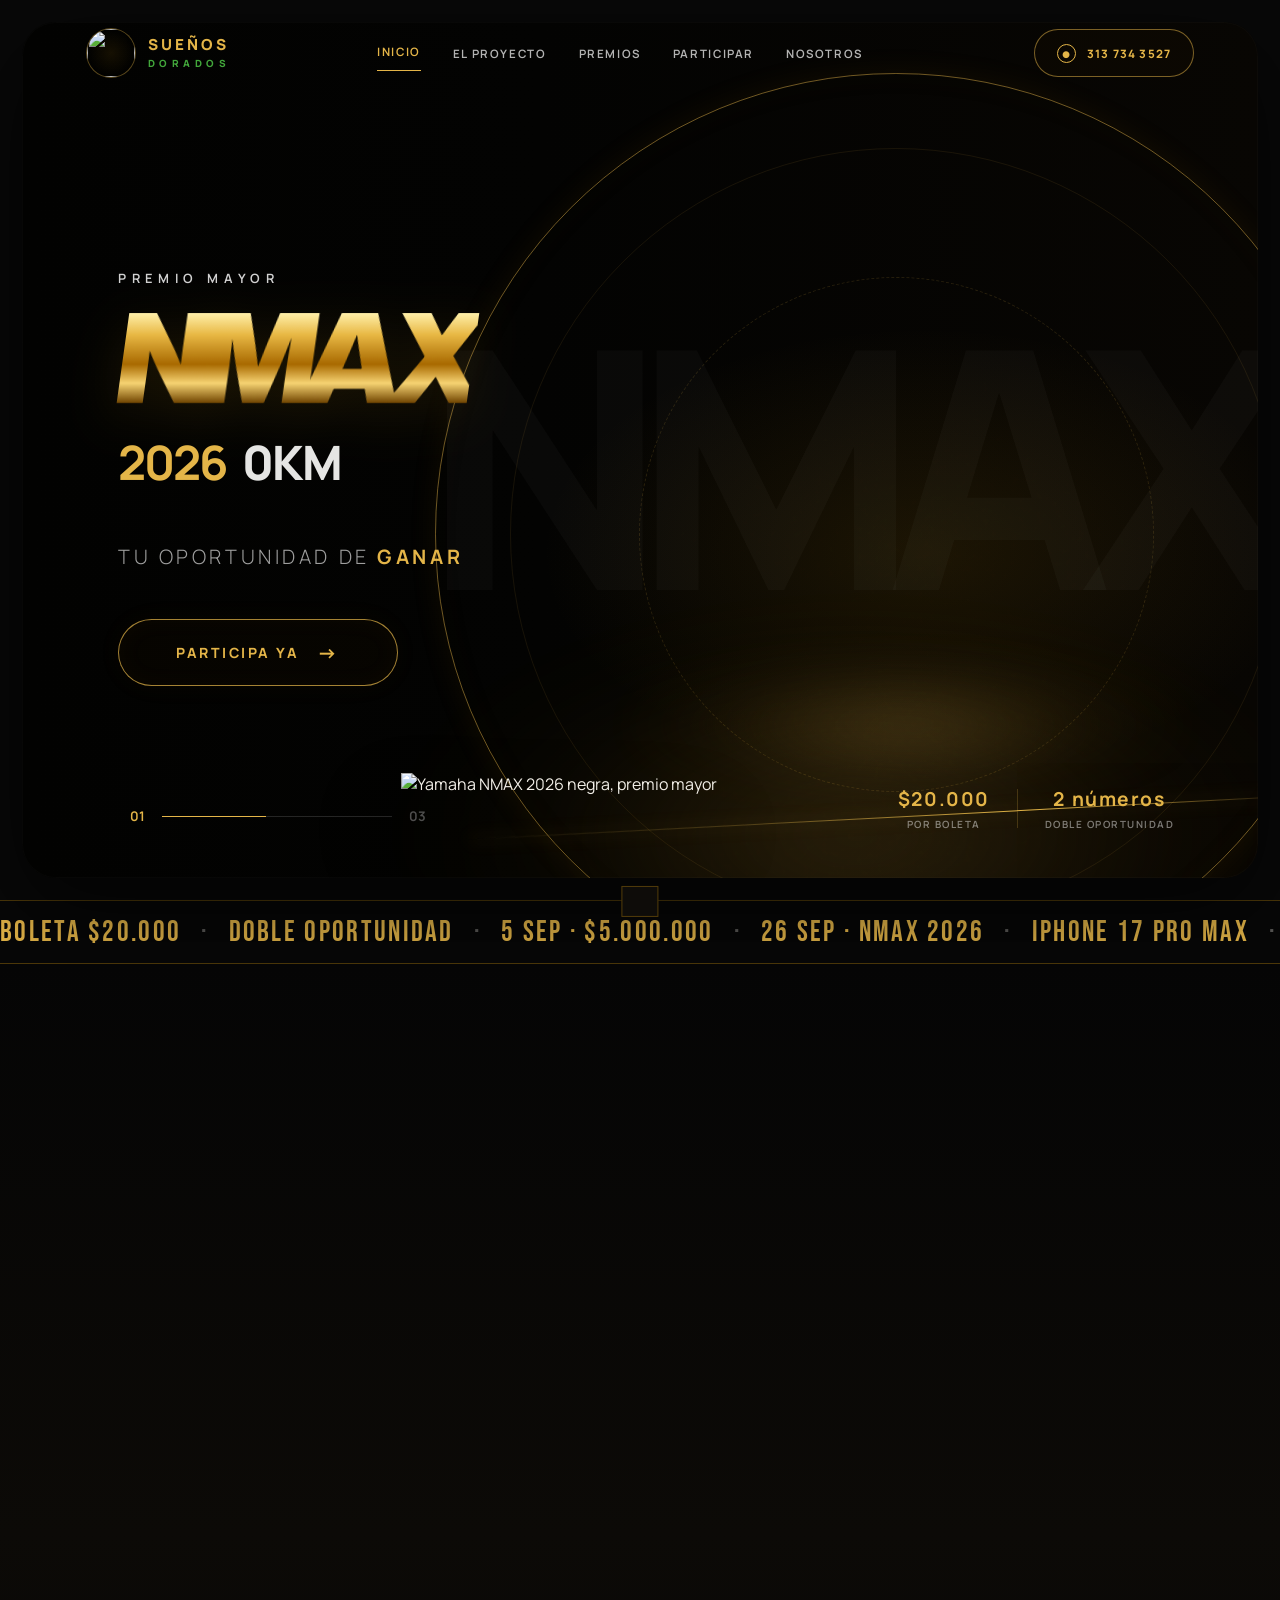
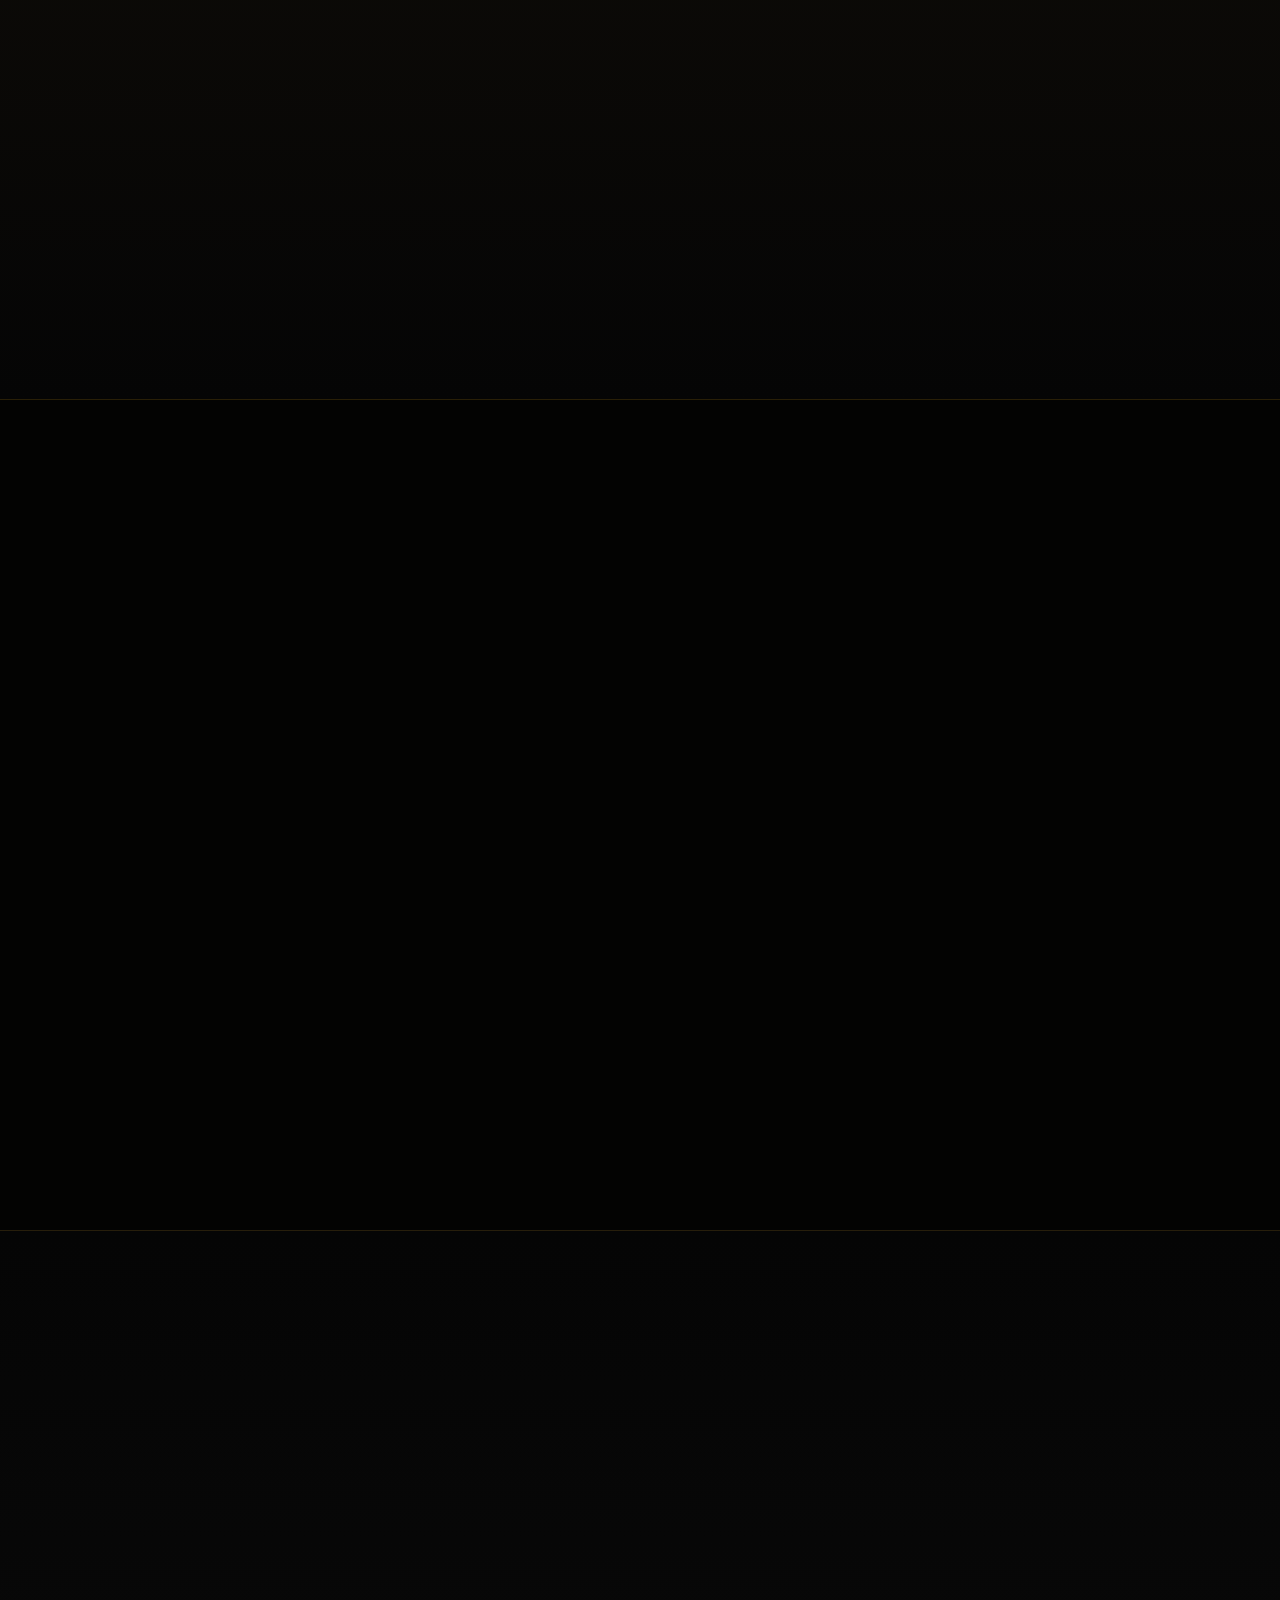
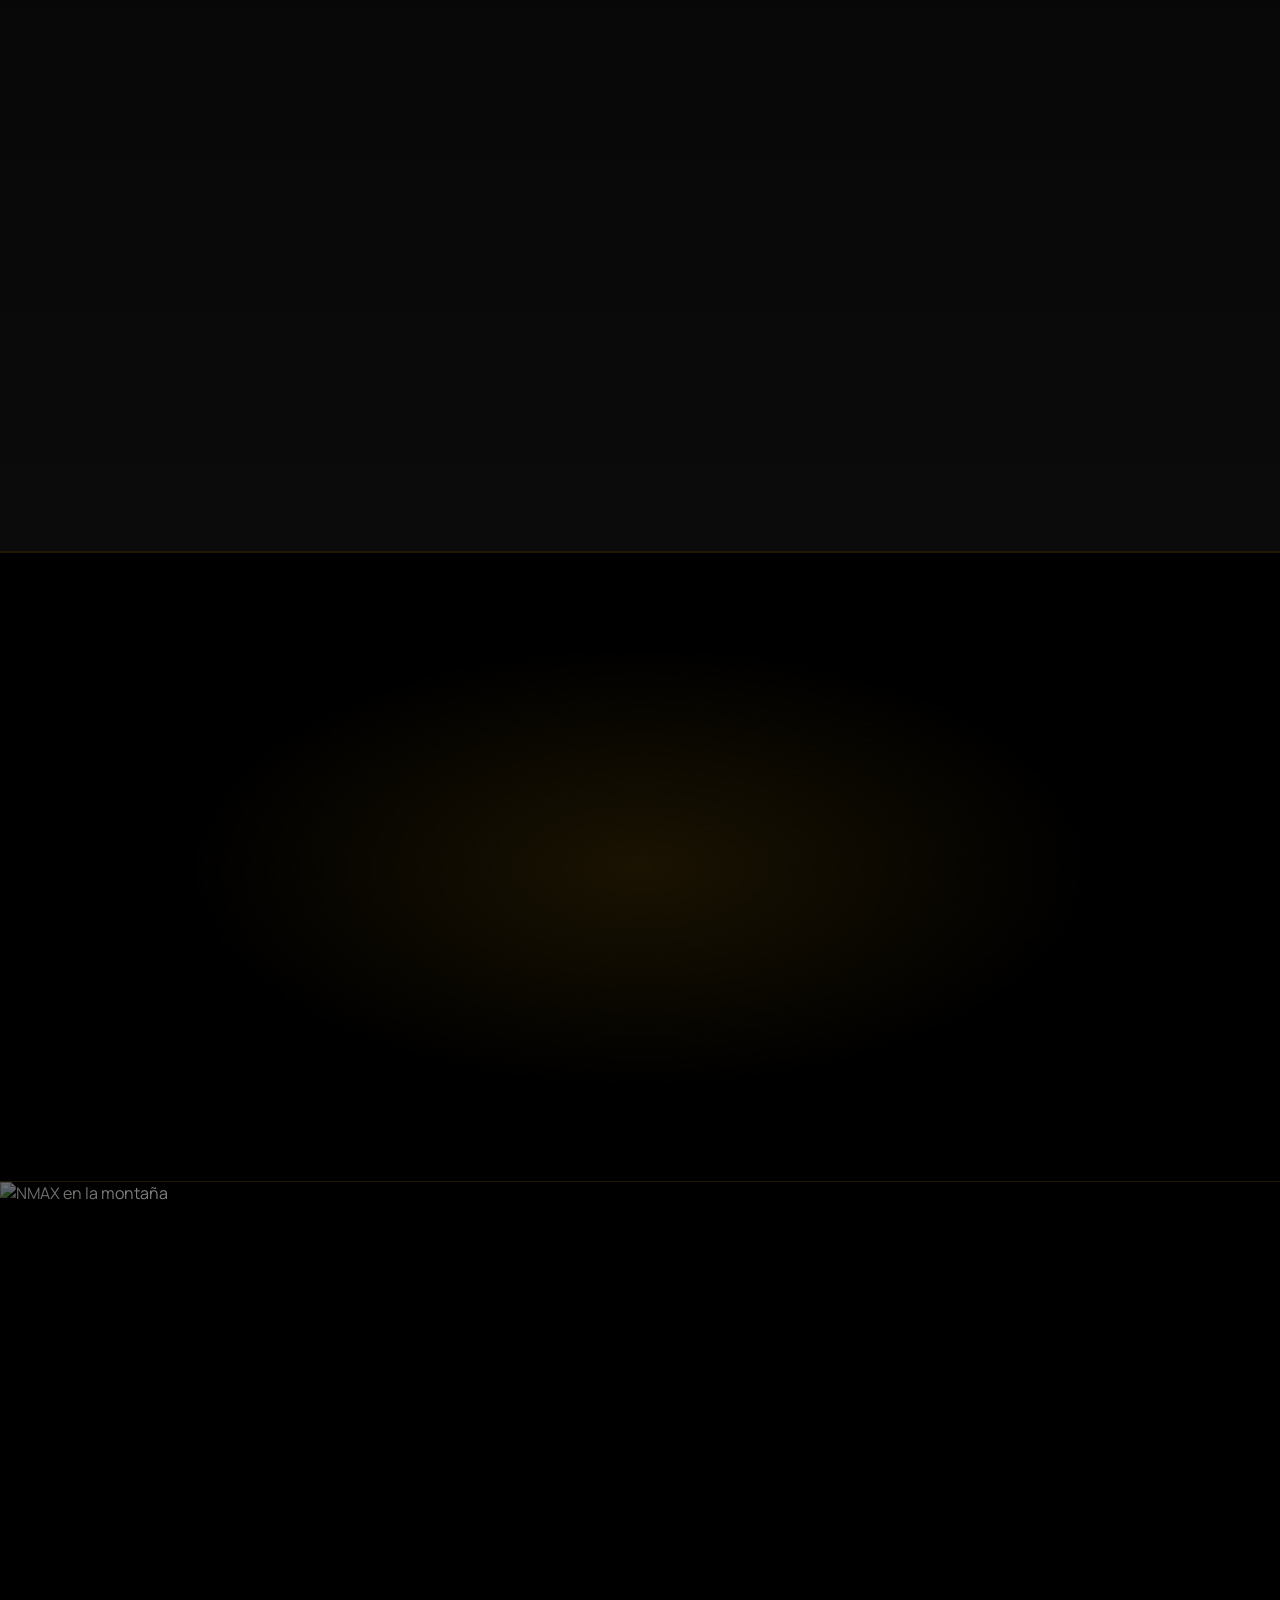
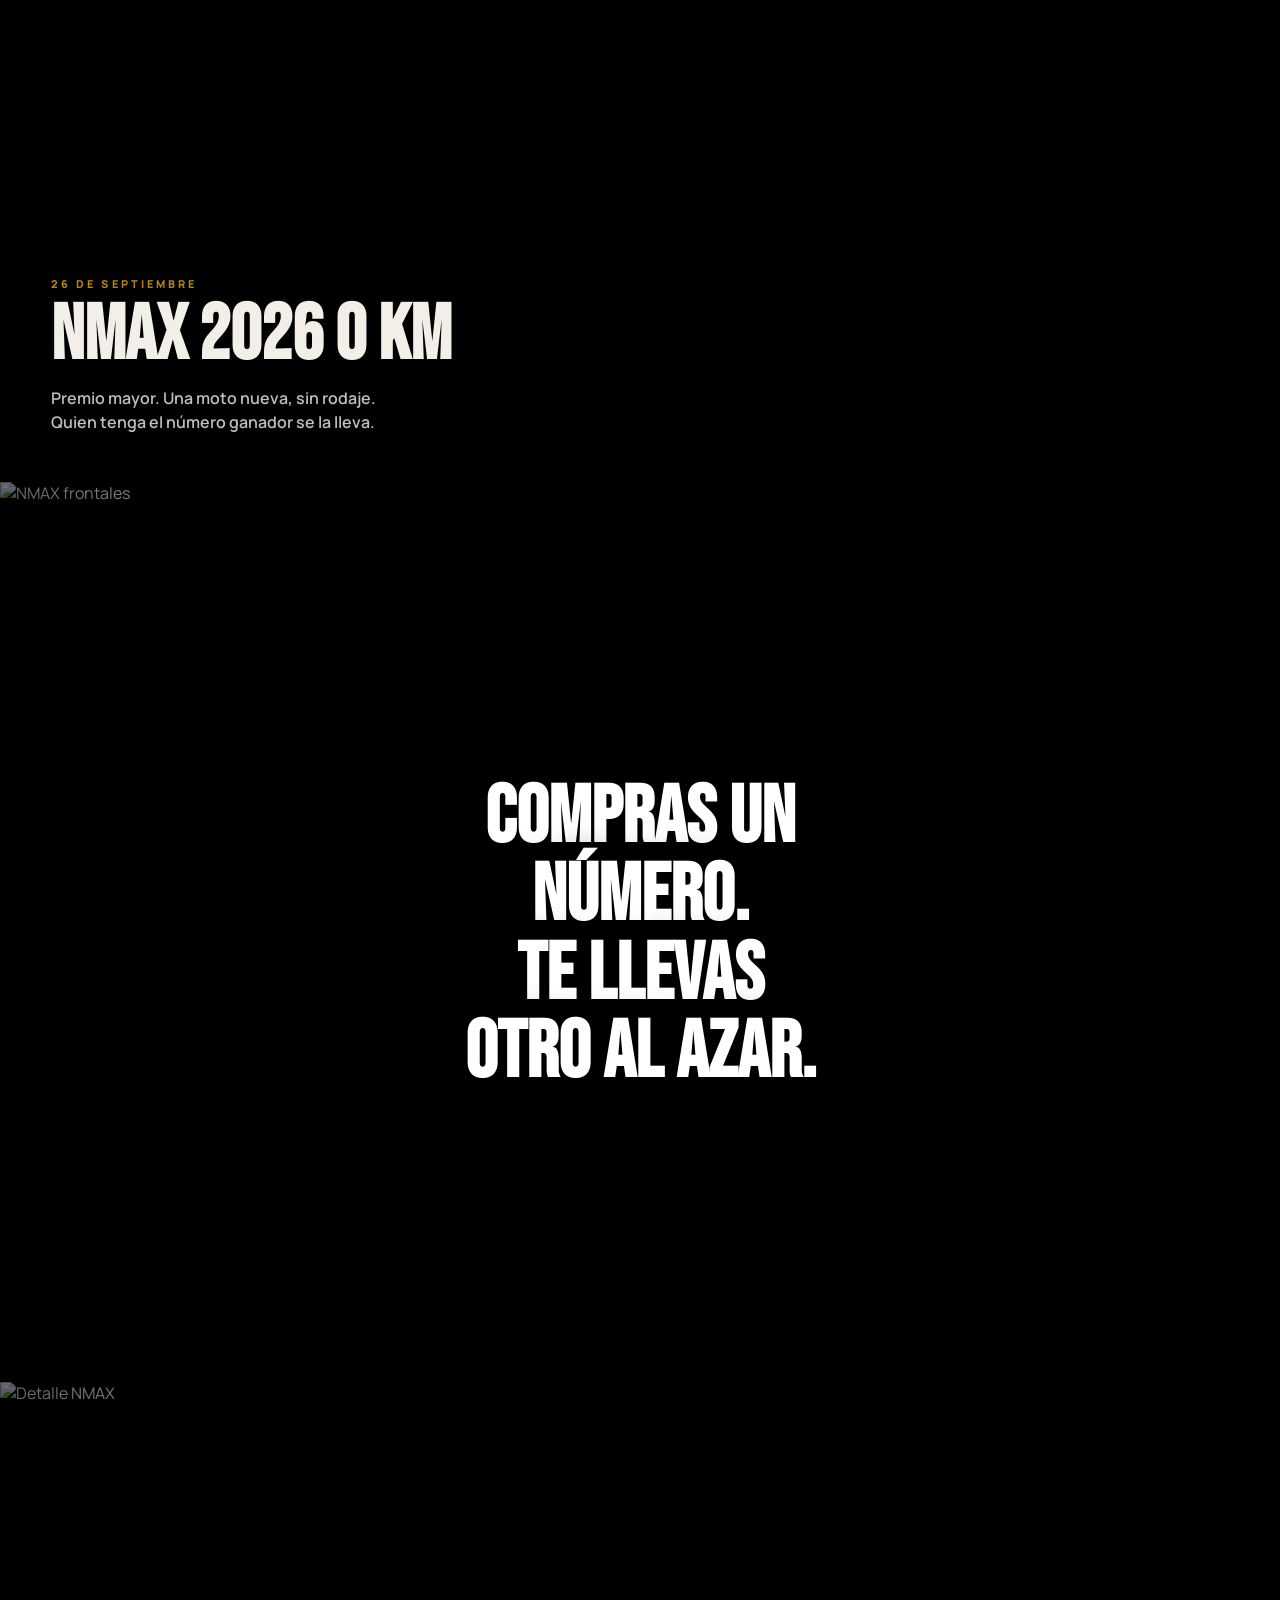
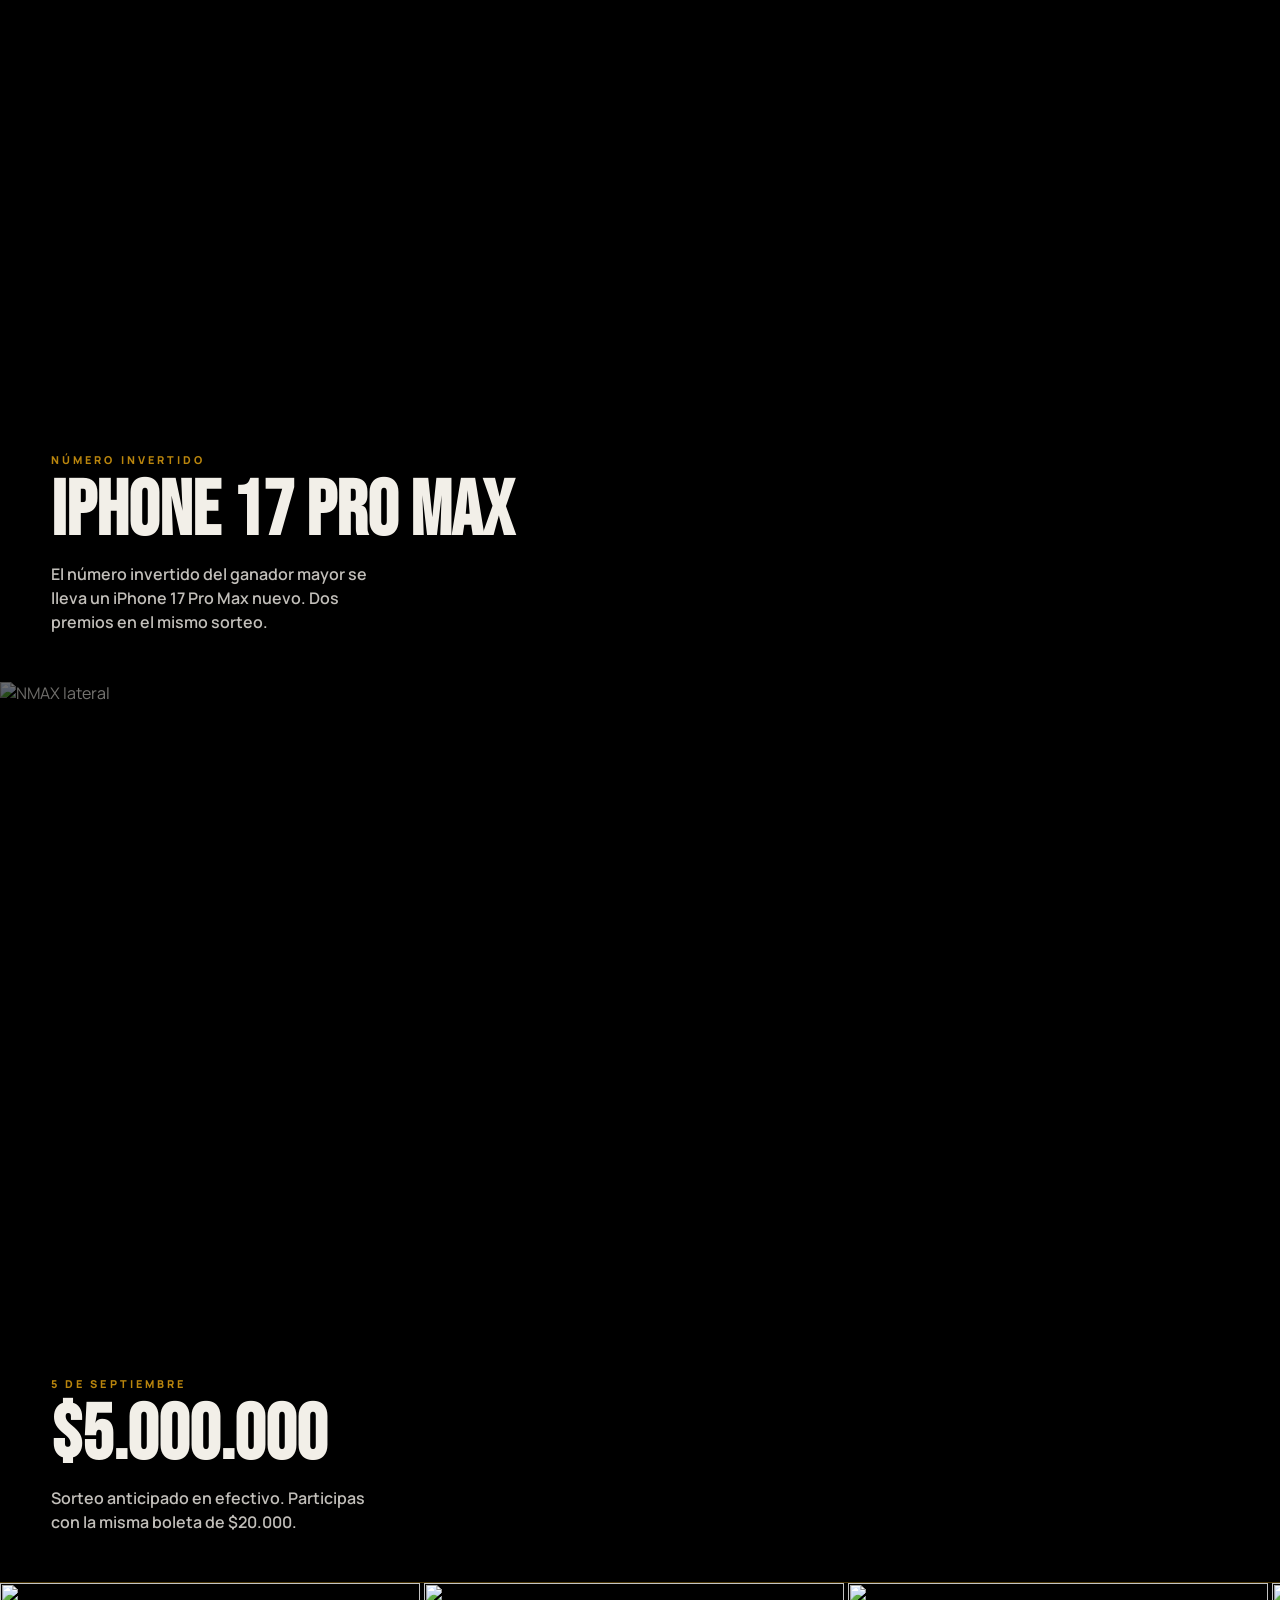
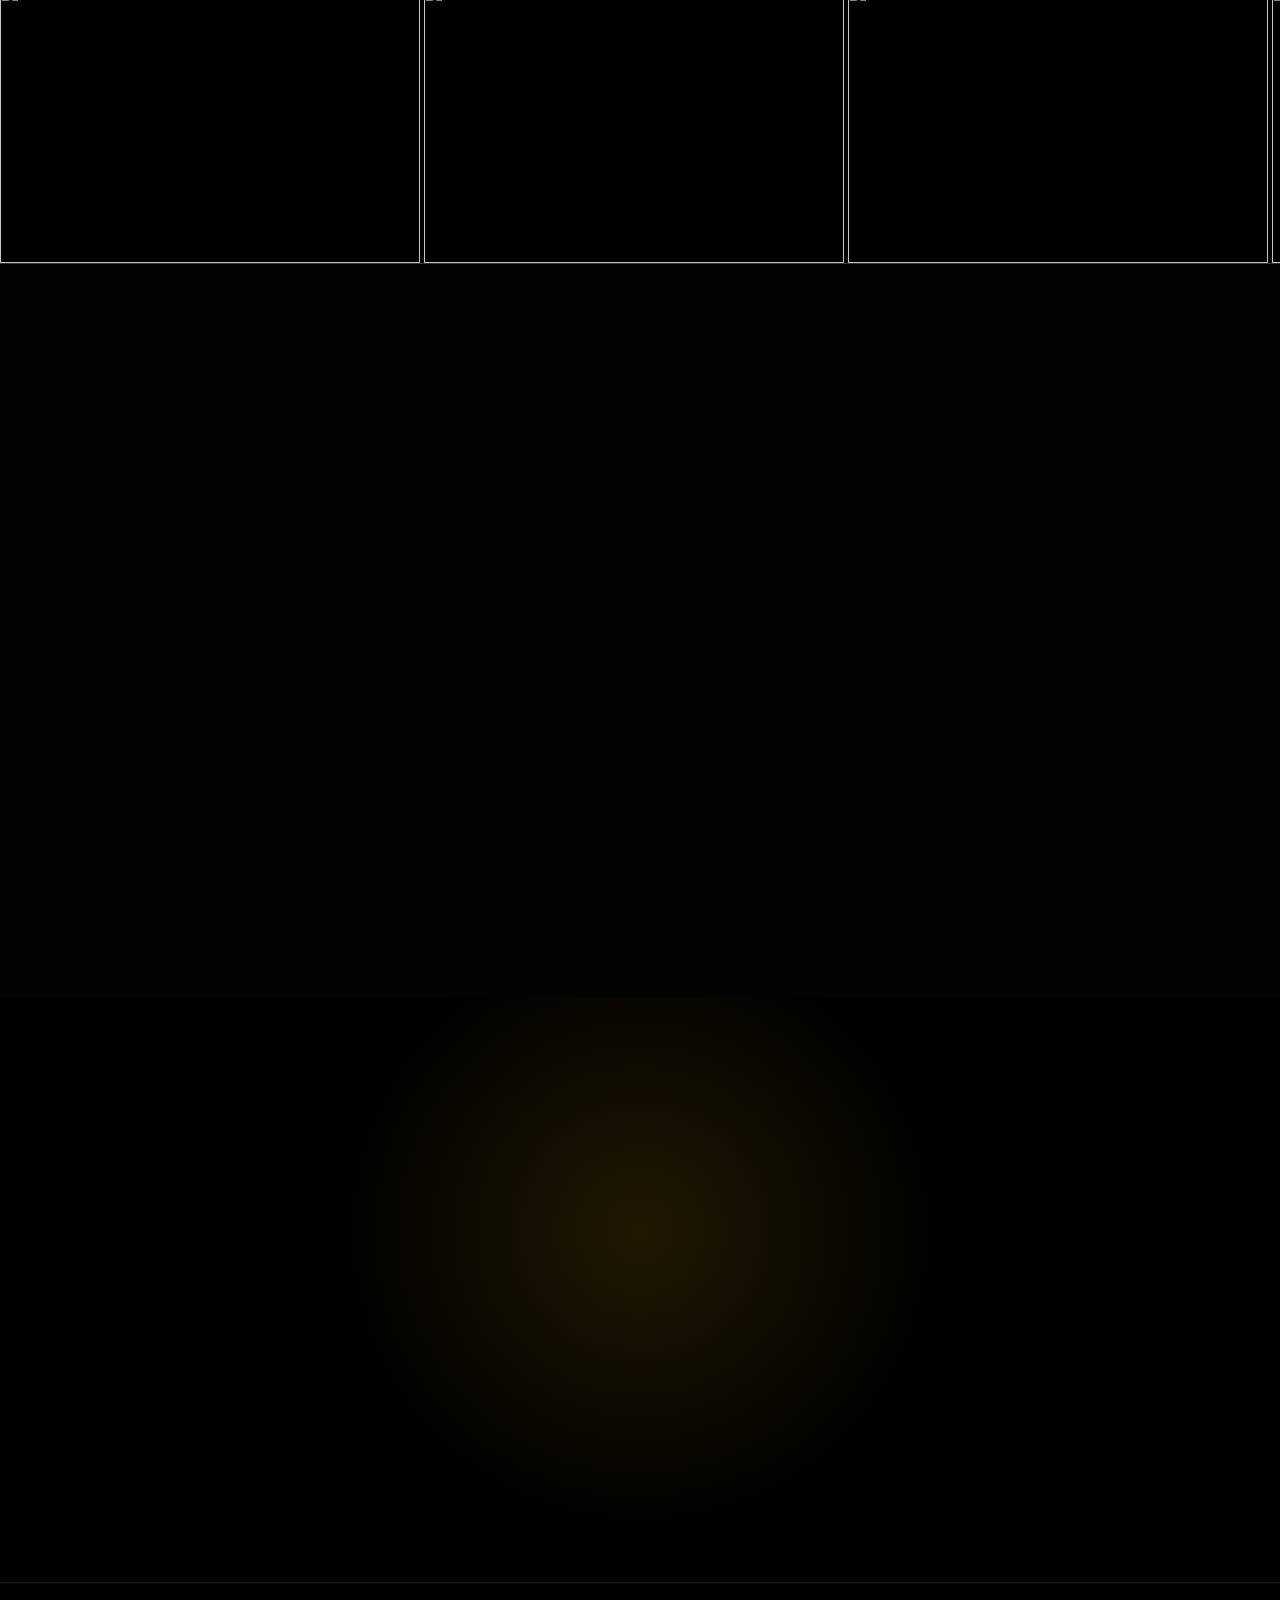
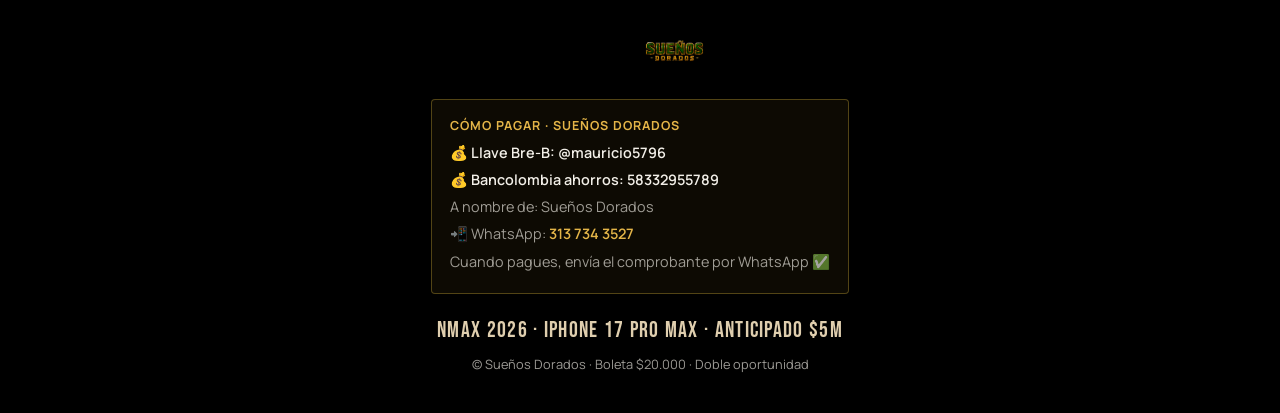
==== index.html @ 5a0f31c0 "Actualizar landing Sueños Dorados y dejarla lista para Netlify. Incluye rebrand, reserva en apartado" ====
<!DOCTYPE html>
<html lang="es">
  <head>
    <meta charset="UTF-8" />
    <meta name="viewport" content="width=device-width, initial-scale=1, viewport-fit=cover" />
    <title>Sueños Dorados | NMAX 2026</title>
    <meta
      name="description"
      content="Participa por una Yamaha NMAX 2026 0 km con Sueños Dorados. Boleta $20.000 doble oportunidad."
    />
    <link rel="preconnect" href="https://fonts.googleapis.com" />
    <link rel="preconnect" href="https://fonts.gstatic.com" crossorigin />
    <link
      href="https://fonts.googleapis.com/css2?family=Archivo+Black&family=Bebas+Neue&family=Inter:wght@300;400;500;600;700;800;900&family=Manrope:wght@400;500;600;700;800&display=swap"
      rel="stylesheet"
    />
    <link rel="stylesheet" href="./css/styles.css" />
    <link rel="stylesheet" href="./css/hero.css" />
  </head>
  <body>
    <!-- CABECERA -->
    <header class="site-header">
      <div class="header-inner">
        <a href="#inicio" data-view="landing" class="brand" aria-label="Sueños Dorados">
          <div class="brand-symbol">
            <img src="./logo.png" alt="" />
          </div>
          <div class="brand-text">
            <strong>SUEÑOS</strong>
            <small>DORADOS</small>
          </div>
        </a>

        <nav class="desktop-nav" aria-label="Navegación principal">
          <a href="#inicio" data-view="landing" class="active">Inicio</a>
          <a href="#premios" data-view="landing">El proyecto</a>
          <a href="#premios" data-view="landing">Premios</a>
          <a href="#reservar" data-view="reservar">Participar</a>
          <a href="#nosotros" data-view="landing">Nosotros</a>
        </nav>

        <div class="header-actions">
          <div id="bloqueo-timer" class="timer-box" aria-live="polite">
            <span>Bloqueo</span>
            <strong id="timer-text">15:00</strong>
          </div>
          <a
            href="https://wa.me/573137343527"
            class="header-contact"
            target="_blank"
            rel="noopener noreferrer"
          >
            <span class="contact-icon">●</span>
            313 734 3527
          </a>
          <button
            class="mobile-menu-button"
            type="button"
            aria-label="Abrir menú"
            aria-expanded="false"
          >
            <span></span>
            <span></span>
          </button>
        </div>
      </div>
    </header>

    <div class="mobile-menu">
      <nav aria-label="Navegación móvil">
        <a href="#inicio" data-view="landing">Inicio</a>
        <a href="#premios" data-view="landing">El proyecto</a>
        <a href="#premios" data-view="landing">Premios</a>
        <a href="#reservar" data-view="reservar">Participar</a>
        <a href="#nosotros" data-view="landing">Nosotros</a>
      </nav>
      <a
        href="https://wa.me/573137343527"
        class="mobile-contact"
        target="_blank"
        rel="noopener noreferrer"
      >
        WhatsApp 313 734 3527
      </a>
    </div>

    <div id="view-landing" class="page-view page-view-landing">
    <!-- HERO -->
    <section class="hero" id="inicio">
      <div class="hero-noise" aria-hidden="true"></div>
      <div class="hero-golden-arc" aria-hidden="true"></div>
      <div class="hero-floor-light" aria-hidden="true"></div>
      <div class="hero-floor-line" aria-hidden="true"></div>
      <div class="hero-background-text" aria-hidden="true">NMAX</div>

      <div class="hero-content">
        <div class="hero-copy">
          <span class="hero-label">Premio mayor</span>
          <h1 class="hero-title"><span>NMAX</span></h1>
          <div class="hero-year">
            <strong>2026</strong>
            <span>0KM</span>
          </div>
          <p class="hero-slogan">Tu oportunidad de <strong>ganar</strong></p>
          <a href="#reservar" data-view="reservar" class="hero-button">
            Participa ya
            <span class="button-arrow">→</span>
          </a>
        </div>

        <div class="hero-product">
          <img
            src="./nmax-hero.png"
            alt="Yamaha NMAX 2026 negra, premio mayor"
            class="hero-bike"
          />
        </div>
      </div>

      <div class="hero-index" aria-hidden="true">
        <span>01</span>
        <div class="hero-index-line"><i></i></div>
        <span>03</span>
      </div>

      <div class="hero-stats">
        <div class="hero-stat">
          <strong>$20.000</strong>
          <span>Por boleta</span>
        </div>
        <div class="hero-stat-divider"></div>
        <div class="hero-stat">
          <strong>2 números</strong>
          <span>Doble oportunidad</span>
        </div>
      </div>
    </section>

    <!-- TICKER -->
    <div class="ticker" aria-hidden="true">
      <div class="ticker-track">
        <span>BOLETA $20.000</span><span>·</span>
        <span>DOBLE OPORTUNIDAD</span><span>·</span>
        <span>5 SEP · $5.000.000</span><span>·</span>
        <span>26 SEP · NMAX 2026</span><span>·</span>
        <span>IPHONE 17 PRO MAX</span><span>·</span>
        <span>BOLETA $20.000</span><span>·</span>
        <span>DOBLE OPORTUNIDAD</span><span>·</span>
        <span>5 SEP · $5.000.000</span><span>·</span>
        <span>26 SEP · NMAX 2026</span><span>·</span>
        <span>IPHONE 17 PRO MAX</span><span>·</span>
      </div>
    </div>

    <!-- PREMIOS — debajo del hero -->
    <section id="premios" class="premios-board">
      <img class="premios-silueta" src="./nmax-silueta.png" alt="" aria-hidden="true" />
      <div class="premios-inner">
        <div class="premios-head reveal">
          <div class="brand-mini">
            <img src="./logo.png" alt="" />
            <img src="./titulo.png" alt="Sueños Dorados" />
          </div>
          <p class="meta-line">Premios y detalles</p>
          <h2 class="display-title">Lo que se juega</h2>
          <p class="section-lead">
            Tres premios. Dos fechas. Una boleta de
            <strong>$20.000</strong> con doble oportunidad.
          </p>
        </div>

        <div class="premios-grid">
          <article class="premio-card premio-card-mayor reveal">
            <div class="premio-media">
              <img src="./assets/nmax/web/DSC00553.jpg" alt="Yamaha NMAX 2026" />
              <span class="premio-tag">Premio mayor</span>
            </div>
            <div class="premio-body">
              <p class="premio-date">26 de septiembre</p>
              <h3>Yamaha NMAX 2026</h3>
              <p>0 kilómetros. El número ganador se lleva la moto nueva.</p>
            </div>
          </article>

          <article class="premio-card reveal">
            <div class="premio-media premio-media-dark">
              <img class="premio-icon-silueta" src="./nmax-silueta.png" alt="" />
              <span class="premio-tag">Número invertido</span>
            </div>
            <div class="premio-body">
              <p class="premio-date">26 de septiembre</p>
              <h3>iPhone 17 Pro Max</h3>
              <p>Nuevo. Se lo lleva el número invertido del ganador mayor.</p>
            </div>
          </article>

          <article class="premio-card reveal">
            <div class="premio-media premio-media-cash">
              <span class="premio-cash">$5M</span>
              <span class="premio-tag">Anticipado</span>
            </div>
            <div class="premio-body">
              <p class="premio-date">5 de septiembre</p>
              <h3>$5.000.000</h3>
              <p>Sorteo anticipado en efectivo. Participas con tu boleta.</p>
            </div>
          </article>
        </div>

        <div class="rifa-detalle reveal">
          <div class="rifa-detalle-item">
            <span>Valor boleta</span>
            <strong>$20.000</strong>
          </div>
          <div class="rifa-detalle-item">
            <span>Modalidad</span>
            <strong>Doble oportunidad</strong>
          </div>
          <div class="rifa-detalle-item">
            <span>Mecánica</span>
            <strong>1 número + 1 al azar</strong>
          </div>
          <div class="rifa-detalle-item">
            <span>Anticipado</span>
            <strong>5 de septiembre</strong>
          </div>
          <div class="rifa-detalle-item">
            <span>Sorteo mayor</span>
            <strong>26 de septiembre</strong>
          </div>
          <div class="rifa-detalle-item rifa-detalle-cta">
            <a class="btn-gold cut" href="#reservar" data-view="reservar">Reservar boleta</a>
          </div>
        </div>
      </div>
    </section>

    <!-- NOSOTROS -->
    <section id="nosotros" class="about">
      <div class="about-grid">
        <div class="about-copy">
          <p class="meta-line reveal">Quiénes somos</p>
          <h2 class="display-title reveal">
            No somos<br />
            <span class="gold">otro sorteo</span>
          </h2>
          <p class="about-lead reveal">
            Sueños Dorados impulsa proyectos serios, transparentes y con emoción de
            competencia. Esta campaña une un gran premio sobre ruedas, tecnología
            de punta y un anticipado en efectivo — todo con boletas de doble
            oportunidad.
          </p>
          <ul class="about-points">
            <li class="reveal">
              <strong>01 — Doble oportunidad</strong>
              Compras un número y te llevas otro al azar. Más chances, mismo precio.
            </li>
            <li class="reveal">
              <strong>02 — Premios reales</strong>
              NMAX 2026 0 km, iPhone 17 Pro Max y anticipado de $5.000.000.
            </li>
            <li class="reveal">
              <strong>03 — Reserva online</strong>
              Eliges, bloqueas 15 minutos, confirmas y pagas. Sin rodeos.
            </li>
          </ul>
        </div>
        <div class="about-visual reveal">
          <img src="./assets/nmax/web/DSC00553.jpg" alt="Yamaha NMAX — Sueños Dorados" />
          <img class="about-silueta" src="./nmax-silueta.png" alt="" aria-hidden="true" />
          <div class="about-stamp">
            <img src="./logo.png" alt="" />
            <span>SUEÑOS</span>
          </div>
        </div>
      </div>
    </section>

    <!-- EQUIPO — 2 personas al frente -->
    <section id="equipo" class="team">
      <div class="team-head">
        <p class="meta-line reveal">Al frente</p>
        <h2 class="display-title reveal">El equipo</h2>
        <p class="section-lead reveal">
          Las dos personas que impulsan Sueños Dorados. Sustituye las fotos en
          <code>assets/equipo/</code> cuando las tengas listas.
        </p>
      </div>
      <div class="team-grid">
        <article class="team-card reveal">
          <div class="team-photo">
            <!-- Drop foto: assets/equipo/persona-1.jpg -->
            <img
              src="./assets/equipo/persona-1.jpg"
              alt="Persona 1 — Sueños Dorados"
              onerror="this.classList.add('is-missing'); this.removeAttribute('src')"
            />
            <div class="team-placeholder">
              <span>FOTO</span>
              <strong>PERSONA 01</strong>
            </div>
          </div>
          <div class="team-meta">
            <h3>Nombre 01</h3>
            <p class="team-role">Co-fundador / Dirección</p>
            <p class="team-bio">
              Espacio para biografía corta: liderazgo, visión de marca y
              operación del proyecto.
            </p>
          </div>
        </article>
        <article class="team-card reveal">
          <div class="team-photo">
            <!-- Drop foto: assets/equipo/persona-2.jpg -->
            <img
              src="./assets/equipo/persona-2.jpg"
              alt="Persona 2 — Sueños Dorados"
              onerror="this.classList.add('is-missing'); this.removeAttribute('src')"
            />
            <div class="team-placeholder">
              <span>FOTO</span>
              <strong>PERSONA 02</strong>
            </div>
          </div>
          <div class="team-meta">
            <h3>Nombre 02</h3>
            <p class="team-role">Co-fundador / Operaciones</p>
            <p class="team-bio">
              Espacio para biografía corta: comunidad, logística de premios y
              experiencia del cliente.
            </p>
          </div>
        </article>
      </div>
    </section>

    <!-- CHAPTER -->
    <section class="chapter-split" id="proyecto">
      <div class="chapter-split-inner">
        <h2 class="mega-title">
          <span class="reveal-line">EL</span>
          <span class="reveal-line gold">PROYECTO</span>
        </h2>
        <p class="chapter-lead reveal">
          Premio mayor el <strong>26 de septiembre</strong>: Yamaha
          <strong>NMAX 2026 0 km</strong>. El número invertido del ganador se
          lleva el <strong>iPhone 17 Pro Max</strong> nuevo.
        </p>
      </div>
    </section>

    <!-- FRAMES NMAX -->
    <section class="frames" id="nmax">
      <article class="frame">
        <img src="./assets/nmax/web/DSC00531.jpg" alt="NMAX en la montaña" />
        <div class="frame-caption">
          <span class="frame-tag">26 de septiembre</span>
          <h3>NMAX 2026 0 km</h3>
          <p>Premio mayor. Una moto nueva, sin rodaje. Quien tenga el número ganador se la lleva.</p>
        </div>
      </article>

      <article class="frame frame-quote">
        <img src="./assets/nmax/web/DSC00568.jpg" alt="NMAX frontales" />
        <div class="frame-caption frame-caption-center">
          <p class="big-quote">
            Compras un número.<br />
            Te llevas otro al azar.
          </p>
        </div>
      </article>

      <article class="frame">
        <img src="./assets/nmax/web/DSC00565.jpg" alt="Detalle NMAX" />
        <div class="frame-caption">
          <span class="frame-tag">Número invertido</span>
          <h3>iPhone 17 Pro Max</h3>
          <p>
            El número invertido del ganador mayor se lleva un iPhone 17 Pro Max
            nuevo. Dos premios en el mismo sorteo.
          </p>
        </div>
      </article>

      <article class="frame">
        <img src="./assets/nmax/web/DSC00563.jpg" alt="NMAX lateral" />
        <div class="frame-caption">
          <span class="frame-tag">5 de septiembre</span>
          <h3>$5.000.000</h3>
          <p>Sorteo anticipado en efectivo. Participas con la misma boleta de $20.000.</p>
        </div>
      </article>
    </section>

    <!-- STRIP GALLERY -->
    <section class="strip" aria-label="Galería NMAX">
      <div class="strip-track" id="strip-track">
        <img src="./assets/nmax/web/DSC00534.jpg" alt="" />
        <img src="./assets/nmax/web/DSC00556.jpg" alt="" />
        <img src="./assets/nmax/web/DSC00560.jpg" alt="" />
        <img src="./assets/nmax/web/DSC00571.jpg" alt="" />
        <img src="./assets/nmax/web/DSC00553.jpg" alt="" />
        <img src="./assets/nmax/web/DSC00558.jpg" alt="" />
      </div>
    </section>

    <!-- CALENDARIO RESUMEN -->
    <section class="facts" id="calendario">
      <div class="facts-inner">
        <p class="meta-line reveal">Resumen</p>
        <h2 class="display-title reveal">Calendario del proyecto</h2>
        <ul class="facts-list">
          <li class="reveal">
            <span class="facts-num">01</span>
            <div>
              <h3>5 de septiembre — Anticipado</h3>
              <p>
                Sorteo anticipado de <strong>$5.000.000</strong> de pesos.
                Participas con tu boleta comprada.
              </p>
            </div>
          </li>
          <li class="reveal">
            <span class="facts-num">02</span>
            <div>
              <h3>26 de septiembre — Premio mayor</h3>
              <p>
                El número ganador se lleva la <strong>Yamaha NMAX 2026 0 km</strong>.
              </p>
            </div>
          </li>
          <li class="reveal">
            <span class="facts-num">03</span>
            <div>
              <h3>26 de septiembre — Número invertido</h3>
              <p>
                El número invertido del ganador mayor se lleva un
                <strong>iPhone 17 Pro Max</strong> nuevo.
              </p>
            </div>
          </li>
          <li class="reveal">
            <span class="facts-num">04</span>
            <div>
              <h3>Boleta $20.000 — Doble oportunidad</h3>
              <p>
                Por la compra de un número te llevas <strong>otro número al azar</strong>.
                Dos chances por el precio de una.
              </p>
            </div>
          </li>
        </ul>
      </div>
    </section>

    <!-- CTA -->
    <section class="cta-band">
      <img class="cta-silueta" src="./nmax-silueta.png" alt="" aria-hidden="true" />
      <div class="cta-band-inner">
        <img class="cta-logo reveal" src="./logo.png" alt="" />
        <p class="meta-line reveal">$20.000 · Doble oportunidad</p>
        <h2 class="mega-title mega-title-sm">
          <span class="reveal-line">RESERVA</span>
          <span class="reveal-line gold">TU BOLETA</span>
        </h2>
        <a class="btn-gold cut reveal" href="#reservar" data-view="reservar">Participar ahora</a>
      </div>
    </section>

    </div><!-- /view-landing -->

    <!-- APARTADO RESERVA: pantalla propia, no sección de la landing -->
    <div id="view-reservar" class="page-view page-view-reservar" hidden>
    <section id="reserva" class="reserva" aria-label="Reservar boleta">
      <img class="watermarks-silueta" src="./nmax-silueta.png" alt="" aria-hidden="true" />
      <div class="reserva-head">
        <button type="button" class="link-back reserva-back-home" id="btn-volver-inicio" data-view="landing">
          ← Volver al inicio
        </button>
        <div class="brand-mini">
          <img src="./logo.png" alt="" />
          <img src="./titulo.png" alt="Sueños Dorados" />
        </div>
        <p class="meta-line">Compra online</p>
        <h2 class="display-title">Reserva tu boleta</h2>
        <p class="reserva-lead">
          Boleta <strong>$20.000</strong> con doble oportunidad: eliges un número y te
          llevas otro al azar. Usa la grilla o la ruleta. Quita números cuando quieras.
        </p>
      </div>

      <div class="reserva-shell">
        <div id="paso-catalogo" class="paso">
          <div id="loading-rifas" class="loading">Cargando proyecto…</div>
          <div id="rifas-grid" class="featured-grid"></div>
          <div id="empty-rifas" class="empty hidden">No hay proyectos activos por ahora.</div>
        </div>

        <div id="paso-numeros" class="paso hidden">
          <button type="button" class="link-back" id="btn-volver-catalogo">← Volver</button>
          <div class="rifa-header">
            <div class="rifa-header-brand">
              <img class="rifa-logo" src="./logo.png" alt="" />
              <div>
                <h3 id="rifa-titulo">—</h3>
                <p id="rifa-desc"></p>
              </div>
            </div>
            <div class="price-pill" id="rifa-precio">₡0</div>
          </div>

          <div class="compra-panel">
            <div class="compra-panel-head">
              <div>
                <p class="meta-line" style="margin-bottom: 0.2rem">Tu selección</p>
                <p class="compra-hint">Cada boleta incluye tu número + otro al azar · Toca × para quitar</p>
              </div>
              <div class="compra-actions">
                <button type="button" class="btn-ghost cut btn-sm" id="btn-al-azar">Al azar</button>
                <div class="selection-summary">
                  <span>Pachas</span>
                  <strong id="seleccion-count">0</strong>
                  <span>/</span>
                  <span id="max-boletas">10</span>
                </div>
              </div>
            </div>
            <div id="seleccion-chips" class="seleccion-chips">
              <p class="seleccion-empty" id="seleccion-empty">Aún no hay pachas en tu compra</p>
            </div>
          </div>

          <div class="toolbar">
            <input
              id="buscar-numero"
              type="search"
              placeholder="Buscar número… (ej. 1 o 0001)"
              autocomplete="off"
            />
          </div>

          <div id="leyenda-doble" class="leyenda hidden">
            <strong>Doble oportunidad:</strong> al comprar un número te llevas
            otro al azar. En pantalla ves el par completo
            <span id="ejemplo-pacha">(ej. #0001 · #0682)</span>.
          </div>

          <div id="numeros-grid" class="num-grid" role="listbox" aria-label="Números disponibles"></div>

          <div class="sticky-bar">
            <div class="sticky-info">
              <img class="sticky-logo" src="./logo.png" alt="" />
              <div>
                <div class="price-pill" id="total-seleccion">Total ₡0</div>
                <p class="sticky-muted" id="nums-seleccionados">Ninguna pacha seleccionada</p>
              </div>
            </div>
            <button type="button" class="btn-gold cut" id="btn-continuar" disabled>Reservar</button>
          </div>
        </div>

        <div id="paso-formulario" class="paso hidden">
          <button type="button" class="link-back" id="btn-volver-numeros">← Cambiar números</button>
          <div class="form-brand">
            <img src="./logo.png" alt="" />
            <div>
              <h3 class="form-title">Tus datos</h3>
              <p class="form-lead">Completa el formulario para confirmar tu reserva.</p>
            </div>
          </div>
          <div class="chips" id="resumen-numeros"></div>
          <div class="pago-box pago-box-inline" id="form-pago" aria-label="Medios de pago"></div>
          <form id="form-reserva" class="form" novalidate>
            <label class="form-field">
              <span>Nombre completo *</span>
              <input name="nombre" required maxlength="100" autocomplete="name" />
            </label>
            <label class="form-field">
              <span>Teléfono *</span>
              <input name="telefono" required maxlength="20" inputmode="tel" autocomplete="tel" />
            </label>
            <label class="form-field">
              <span>Cédula / ID</span>
              <input name="cedula" maxlength="30" autocomplete="off" />
            </label>
            <label class="form-field">
              <span>Email</span>
              <input name="email" type="email" maxlength="120" autocomplete="email" />
            </label>
            <div class="form-actions">
              <button type="button" class="btn-ghost cut" id="btn-cancelar-reserva">Cancelar</button>
              <button type="submit" class="btn-gold cut" id="btn-confirmar">Confirmar reserva</button>
            </div>
          </form>
        </div>

        <div id="paso-exito" class="paso hidden">
          <div class="success-card" id="success-card">
            <img class="success-logo" src="./logo.png" alt="" />
            <div class="success-burst" aria-hidden="true">✓</div>
            <h3>¡Reserva confirmada!</h3>
            <p class="form-lead">Tu pacha está apartada. Completa el pago para asegurarla.</p>
            <div class="exito-box" id="exito-detalle"></div>
            <div class="pago-box" id="exito-pago" aria-label="Medios de pago"></div>
            <div class="form-actions form-actions-center">
              <a class="btn-gold cut" id="btn-whatsapp" href="#" target="_blank" rel="noopener">Enviar reserva por WhatsApp</a>
              <button type="button" class="btn-ghost cut" id="btn-nueva-reserva">Nueva reserva</button>
            </div>
          </div>
        </div>
      </div>
    </section>
    </div><!-- /view-reservar -->

    <!-- RULETA MODAL -->
    <div id="ruleta-modal" class="ruleta-modal hidden" role="dialog" aria-modal="true" aria-labelledby="ruleta-title">
      <div class="ruleta-backdrop" data-ruleta-close></div>
      <div class="ruleta-panel">
        <img class="ruleta-silueta" src="./nmax-silueta.png" alt="" aria-hidden="true" />
        <button type="button" class="ruleta-close" data-ruleta-close aria-label="Cerrar">×</button>
        <div class="ruleta-brand">
          <img src="./logo.png" alt="" />
          <img src="./titulo.png" alt="" />
        </div>
        <p class="meta-line" id="ruleta-title">Ruleta NMAX</p>
        <div class="ruleta-window">
          <div class="ruleta-marker" aria-hidden="true"></div>
          <div class="ruleta-display" id="ruleta-display">————</div>
        </div>
        <p class="ruleta-status" id="ruleta-status">Gira para elegir una pacha al azar</p>
        <div class="ruleta-actions" id="ruleta-actions-spin">
          <button type="button" class="btn-gold cut" id="btn-ruleta-girar">Girar ruleta</button>
        </div>
        <div class="ruleta-actions hidden" id="ruleta-actions-result">
          <button type="button" class="btn-ghost cut" id="btn-ruleta-regirar">Volver a girar</button>
          <button type="button" class="btn-gold cut" id="btn-ruleta-seleccionar">Seleccionar este número</button>
        </div>
      </div>
    </div>

    <footer class="site-footer">
      <div class="footer-inner">
        <div class="footer-brand">
          <img src="./logo.png" alt="" class="footer-logo" />
          <img src="./titulo.png" alt="Sueños Dorados" class="footer-mark" />
        </div>
        <div class="footer-pago" id="footer-pago" aria-label="Medios de pago Sueños Dorados"></div>
        <p class="footer-tagline">NMAX 2026 · iPhone 17 Pro Max · Anticipado $5M</p>
        <p class="footer-copy">© Sueños Dorados · Boleta $20.000 · Doble oportunidad</p>
      </div>
    </footer>

    <div id="toast" class="toast" role="status" aria-live="polite"></div>
    <div id="success-particles" class="success-particles hidden" aria-hidden="true"></div>

    <!-- GSAP local (sin depender del CDN) -->
    <script src="./js/vendor/gsap.min.js"></script>
    <script src="./js/vendor/ScrollTrigger.min.js"></script>
    <script src="./js/config.js"></script>
    <script src="./js/app.js"></script>
    <script src="./js/hero.js"></script>
    <script src="./js/motion.js"></script>
  </body>
</html>
---- css/styles.css ----
/* Sueños Dorados — aggressive sport editorial */
:root {
  --black: #020202;
  --black-2: #0a0a0a;
  --ink: #f2efe8;
  --muted: rgba(242, 239, 232, 0.64);
  --gold: #b9850d;
  --gold-light: #f3c45d;
  --gold-soft: #dfceae;
  --line: rgba(185, 133, 13, 0.4);
  --danger: #c44b4b;
  --nav-h: 68px;
  --font-mega: "Bebas Neue", "Archivo Black", Impact, sans-serif;
  --font-black: "Archivo Black", Impact, sans-serif;
  --font-body: "Manrope", system-ui, sans-serif;
  --radius: 0px;
}

*,
*::before,
*::after {
  box-sizing: border-box;
}

html {
  scroll-behavior: smooth;
}

body {
  margin: 0;
  min-height: 100vh;
  background: #080808;
  color: var(--ink);
  font-family: var(--font-body);
  overflow-x: hidden;
  -webkit-font-smoothing: antialiased;
}

img {
  max-width: 100%;
  display: block;
}

a {
  color: inherit;
  text-decoration: none;
}

button,
input,
select,
textarea {
  font: inherit;
  border-radius: 0 !important;
}

.hidden {
  display: none !important;
}

.gold {
  color: var(--gold-light);
}

code {
  font-size: 0.85em;
  color: var(--gold-soft);
}

.noise {
  pointer-events: none;
  position: fixed;
  inset: 0;
  z-index: 70;
  opacity: 0.04;
  background-image: url("data:image/svg+xml,%3Csvg viewBox='0 0 200 200' xmlns='http://www.w3.org/2000/svg'%3E%3Cfilter id='n'%3E%3CfeTurbulence type='fractalNoise' baseFrequency='0.9' numOctaves='4' stitchTiles='stitch'/%3E%3C/filter%3E%3Crect width='100%25' height='100%25' filter='url(%23n)'/%3E%3C/svg%3E");
  mix-blend-mode: overlay;
}

.speed-lines {
  pointer-events: none;
  position: fixed;
  inset: 0;
  z-index: 1;
  opacity: 0.04;
  background: repeating-linear-gradient(
    -18deg,
    transparent,
    transparent 38px,
    rgba(243, 196, 93, 0.35) 38px,
    rgba(243, 196, 93, 0.35) 39px
  );
}

.meta-line {
  margin: 0 0 0.85rem;
  font-size: 0.7rem;
  letter-spacing: 0.32em;
  text-transform: uppercase;
  font-weight: 800;
  color: var(--gold);
}

.display-title {
  margin: 0;
  font-family: var(--font-mega);
  font-size: clamp(3rem, 9vw, 6.2rem);
  line-height: 0.9;
  letter-spacing: 0.02em;
  text-transform: uppercase;
}

.section-lead {
  margin: 0.9rem 0 0;
  max-width: 36rem;
  color: var(--muted);
  line-height: 1.55;
}

/* Cuts / hard geometry */
.cut {
  clip-path: polygon(0 0, calc(100% - 14px) 0, 100% 14px, 100% 100%, 14px 100%, 0 calc(100% - 14px));
}

/* ─── Nav / Hero (migrados a css/hero.css) ───────────── */

/* ─── Buttons ───────────────────────────────────────── */
.btn-gold {
  position: relative;
  display: inline-flex;
  align-items: center;
  justify-content: center;
  gap: 0.4rem;
  padding: 1rem 1.7rem;
  border: 0;
  cursor: pointer;
  background: linear-gradient(135deg, #7b5907, #b9850d 45%, #f0c65b);
  color: #100c04;
  font-family: var(--font-black);
  font-weight: 400;
  letter-spacing: 0.14em;
  text-transform: uppercase;
  font-size: 0.78rem;
  box-shadow: none;
  overflow: hidden;
  transition: transform 0.2s ease, filter 0.2s ease;
}

.btn-gold:hover {
  transform: translateY(-1px);
  filter: brightness(1.06);
}

.btn-gold:disabled {
  opacity: 0.4;
  cursor: not-allowed;
  transform: none;
  box-shadow: none;
}

.btn-ghost {
  appearance: none;
  display: inline-flex;
  align-items: center;
  justify-content: center;
  padding: 1rem 1.4rem;
  border: 1px solid rgba(242, 239, 232, 0.35);
  background: transparent;
  color: var(--ink);
  cursor: pointer;
  font-size: 0.72rem;
  letter-spacing: 0.18em;
  text-transform: uppercase;
  font-weight: 800;
}

.btn-ghost:hover {
  border-color: var(--gold);
  color: var(--gold-light);
  background: rgba(185, 133, 13, 0.08);
}

/* Initial motion state — makes GSAP visible */
.anim-item,
.reveal,
.reveal-line {
  opacity: 0;
  transform: translateY(36px);
}

.js-ready .anim-item,
.js-ready .reveal,
.js-ready .reveal-line {
  /* GSAP takes over; if no GSAP, we restore below */
}

.no-gsap .anim-item,
.no-gsap .reveal,
.no-gsap .reveal-line {
  opacity: 1;
  transform: none;
}

/* ─── Ticker ────────────────────────────────────────── */
.ticker {
  overflow: hidden;
  border-block: 1px solid var(--line);
  background: #070707;
  padding: 0.85rem 0;
}

.ticker-track {
  display: flex;
  gap: 1.25rem;
  width: max-content;
  font-family: var(--font-mega);
  font-size: clamp(1.2rem, 3vw, 1.8rem);
  letter-spacing: 0.08em;
  color: var(--gold-light);
  animation: ticker 22s linear infinite;
}

.ticker-track span:nth-child(even) {
  color: rgba(242, 239, 232, 0.35);
}

@keyframes ticker {
  from {
    transform: translateX(0);
  }
  to {
    transform: translateX(-50%);
  }
}

/* ─── Premios board (bajo el hero) ──────────────────── */
.premios-board {
  position: relative;
  padding: clamp(3.5rem, 8vw, 6rem) clamp(1rem, 3vw, 2.5rem);
  background:
    linear-gradient(180deg, #050505 0%, #0c0a07 55%, #050505 100%);
  border-bottom: 1px solid rgba(185, 133, 13, 0.2);
  overflow: hidden;
}

.premios-silueta {
  position: absolute;
  right: -6%;
  top: 10%;
  width: min(55vw, 480px);
  opacity: 0.14;
  pointer-events: none;
  mix-blend-mode: screen;
}

.premios-inner {
  position: relative;
  z-index: 1;
  width: min(1180px, 100%);
  margin: 0 auto;
}

.premios-head {
  max-width: 40rem;
  margin-bottom: 2rem;
}

.premios-head .section-lead strong {
  color: var(--gold-light);
}

.premios-grid {
  display: grid;
  gap: 0.85rem;
}

.premio-card {
  display: grid;
  border: 1px solid var(--line);
  background: #0a0907;
  overflow: hidden;
  box-shadow: 8px 8px 0 rgba(185, 133, 13, 0.1);
}

.premio-media {
  position: relative;
  min-height: 190px;
  background: #000;
  overflow: hidden;
}

.premio-media img:not(.premio-icon-silueta) {
  width: 100%;
  height: 100%;
  object-fit: cover;
  position: absolute;
  inset: 0;
  min-height: 190px;
}

.premio-media-dark,
.premio-media-cash {
  display: grid;
  place-items: center;
  background:
    radial-gradient(circle at 50% 40%, rgba(185, 133, 13, 0.22), transparent 55%),
    #050505;
}

.premio-icon-silueta {
  width: min(70%, 220px);
  opacity: 0.85;
  mix-blend-mode: screen;
  filter: brightness(1.2);
}

.premio-cash {
  font-family: var(--font-mega);
  font-size: clamp(3.5rem, 10vw, 5rem);
  letter-spacing: 0.04em;
  color: var(--gold-light);
  text-shadow: 0 0 30px rgba(185, 133, 13, 0.4);
}

.premio-tag {
  position: absolute;
  left: 0;
  top: 0;
  z-index: 2;
  padding: 0.45rem 0.75rem;
  background: var(--gold);
  color: #100c04;
  font-size: 0.65rem;
  letter-spacing: 0.16em;
  text-transform: uppercase;
  font-weight: 800;
}

.premio-body {
  padding: 1.1rem 1.15rem 1.25rem;
  border-top: 1px solid rgba(185, 133, 13, 0.2);
}

.premio-date {
  margin: 0 0 0.35rem;
  color: var(--gold);
  font-size: 0.7rem;
  letter-spacing: 0.18em;
  text-transform: uppercase;
  font-weight: 800;
}

.premio-body h3 {
  margin: 0;
  font-family: var(--font-mega);
  font-size: clamp(1.7rem, 4vw, 2.3rem);
  letter-spacing: 0.03em;
  line-height: 0.95;
}

.premio-body p {
  margin: 0.55rem 0 0;
  color: var(--muted);
  line-height: 1.5;
  font-size: 0.95rem;
}

.rifa-detalle {
  margin-top: 1.25rem;
  display: grid;
  gap: 1px;
  background: rgba(185, 133, 13, 0.28);
  border: 1px solid var(--line);
}

.rifa-detalle-item {
  display: flex;
  flex-wrap: wrap;
  justify-content: space-between;
  align-items: center;
  gap: 0.5rem 1rem;
  padding: 0.95rem 1.1rem;
  background: #090807;
}

.rifa-detalle-item span {
  font-size: 0.7rem;
  letter-spacing: 0.16em;
  text-transform: uppercase;
  color: var(--muted);
  font-weight: 800;
}

.rifa-detalle-item strong {
  font-family: var(--font-mega);
  font-size: 1.35rem;
  letter-spacing: 0.03em;
  color: var(--gold-light);
  font-weight: 400;
}

.rifa-detalle-cta {
  justify-content: center;
  background: #0e0c08;
}

@media (min-width: 900px) {
  .premios-grid {
    grid-template-columns: 1.2fr 1fr 1fr;
    align-items: stretch;
  }

  .premio-card-mayor {
    min-height: 100%;
  }

  .premio-card-mayor .premio-media {
    min-height: 260px;
  }

  .rifa-detalle {
    grid-template-columns: repeat(3, 1fr);
  }

  .rifa-detalle-cta {
    grid-column: 1 / -1;
  }
}

/* ─── About ─────────────────────────────────────────── */
.about {
  padding: clamp(4rem, 10vw, 7rem) clamp(1rem, 4vw, 3rem);
  background: var(--black);
}

.about-grid {
  width: min(1140px, 100%);
  margin: 0 auto;
  display: grid;
  gap: 2rem;
}

.about-lead {
  margin: 1.1rem 0 0;
  color: var(--muted);
  font-size: 1.05rem;
  line-height: 1.6;
  max-width: 38rem;
}

.about-points {
  list-style: none;
  margin: 1.75rem 0 0;
  padding: 0;
  display: grid;
  gap: 0;
}

.about-points li {
  padding: 1rem 0;
  border-top: 1px solid rgba(223, 206, 174, 0.16);
  color: var(--muted);
  line-height: 1.5;
}

.about-points li:last-child {
  border-bottom: 1px solid rgba(223, 206, 174, 0.16);
}

.about-points strong {
  display: block;
  color: var(--gold-soft);
  margin-bottom: 0.25rem;
  font-family: var(--font-black);
  letter-spacing: 0.04em;
  text-transform: uppercase;
  font-size: 0.85rem;
}

.about-visual {
  position: relative;
  border: 0;
  overflow: hidden;
  min-height: 320px;
}

.about-visual img {
  width: 100%;
  height: 100%;
  object-fit: cover;
  min-height: 360px;
  filter: contrast(1.05);
}

.about-silueta {
  position: absolute;
  inset: auto 6% 12% auto;
  width: 42%;
  opacity: 0.35;
  mix-blend-mode: screen;
  pointer-events: none;
  z-index: 1;
}

.about-stamp {
  position: absolute;
  right: 0;
  bottom: 0;
  z-index: 2;
  display: flex;
  align-items: center;
  gap: 0.55rem;
  padding: 0.55rem 0.85rem;
  background: var(--gold);
  color: #100c04;
  font-family: var(--font-black);
  letter-spacing: 0.16em;
  font-size: 0.72rem;
}

.about-stamp img {
  width: 28px;
  height: auto;
}

/* ─── Team ──────────────────────────────────────────── */
.team {
  padding: clamp(4rem, 9vw, 6.5rem) clamp(1rem, 4vw, 3rem);
  background:
    linear-gradient(180deg, #050505, #0b0b0b);
  border-block: 1px solid rgba(185, 133, 13, 0.16);
}

.team-head {
  width: min(1140px, 100%);
  margin: 0 auto 2rem;
}

.team-grid {
  width: min(1140px, 100%);
  margin: 0 auto;
  display: grid;
  gap: 1rem;
}

.team-card {
  border: 0;
  border-top: 1px solid rgba(223, 206, 174, 0.16);
  background: transparent;
  display: grid;
  overflow: hidden;
}

.team-photo {
  position: relative;
  min-height: 340px;
  background: #0a0a0a;
  border-bottom: 1px solid rgba(223, 206, 174, 0.12);
}

.team-photo img {
  position: absolute;
  inset: 0;
  width: 100%;
  height: 100%;
  object-fit: cover;
  z-index: 2;
}

.team-photo img.is-missing {
  display: none;
}

.team-placeholder {
  position: absolute;
  inset: 0;
  z-index: 1;
  display: grid;
  place-content: center;
  justify-items: center;
  gap: 0.4rem;
  color: var(--muted);
}

.team-placeholder span {
  font-size: 0.68rem;
  letter-spacing: 0.28em;
  color: var(--gold);
  font-weight: 800;
}

.team-placeholder strong {
  font-family: var(--font-mega);
  font-size: 2.4rem;
  letter-spacing: 0.06em;
  color: rgba(242, 239, 232, 0.55);
}

.team-meta {
  padding: 1.25rem 1.2rem 1.4rem;
}

.team-meta h3 {
  margin: 0;
  font-family: var(--font-mega);
  font-size: 2rem;
  letter-spacing: 0.04em;
}

.team-role {
  margin: 0.25rem 0 0.7rem;
  color: var(--gold);
  font-size: 0.72rem;
  letter-spacing: 0.18em;
  text-transform: uppercase;
  font-weight: 800;
}

.team-bio {
  margin: 0;
  color: var(--muted);
  line-height: 1.5;
  font-size: 0.95rem;
}

/* ─── Chapter ───────────────────────────────────────── */
.chapter-split {
  min-height: 70svh;
  display: grid;
  place-items: center;
  padding: 4rem 1rem;
  background:
    radial-gradient(ellipse at center, rgba(185, 133, 13, 0.14), transparent 50%),
    #000;
  border-block: 1px solid rgba(185, 133, 13, 0.18);
}

.chapter-split-inner {
  width: min(900px, 100%);
  text-align: center;
}

.mega-title {
  margin: 0;
  display: grid;
  font-family: var(--font-mega);
  font-size: clamp(4.2rem, 16vw, 10rem);
  line-height: 0.86;
  letter-spacing: 0.02em;
  text-transform: uppercase;
  color: #fff;
}

.mega-title-sm {
  font-size: clamp(3.2rem, 12vw, 7rem);
}

.chapter-lead {
  margin: 1.5rem auto 0;
  max-width: 36rem;
  color: var(--muted);
  font-size: 1.05rem;
  line-height: 1.6;
}

.chapter-lead strong {
  color: var(--gold-soft);
}

/* ─── Frames ────────────────────────────────────────── */
.frames {
  display: grid;
}

.frame {
  position: relative;
  min-height: 100svh;
  overflow: hidden;
  background: #000;
}

.frame img {
  position: absolute;
  inset: 0;
  width: 100%;
  height: 100%;
  object-fit: cover;
}

.frame::after {
  content: "";
  position: absolute;
  inset: 0;
  background:
    linear-gradient(180deg, rgba(0, 0, 0, 0.05), rgba(0, 0, 0, 0.82)),
    linear-gradient(90deg, rgba(0, 0, 0, 0.55), transparent 55%);
}

.frame-caption {
  position: relative;
  z-index: 1;
  height: 100%;
  min-height: 100svh;
  display: flex;
  flex-direction: column;
  justify-content: flex-end;
  padding: 3.5rem clamp(1rem, 4vw, 3.5rem) 3rem;
  width: min(640px, 100%);
}

.frame-caption-center {
  width: 100%;
  align-items: center;
  justify-content: center;
  text-align: center;
}

.frame-tag {
  font-size: 0.68rem;
  letter-spacing: 0.28em;
  text-transform: uppercase;
  color: var(--gold);
  font-weight: 800;
  margin-bottom: 0.65rem;
}

.frame-caption h3 {
  margin: 0;
  font-family: var(--font-mega);
  font-size: clamp(2.6rem, 7vw, 4.8rem);
  line-height: 0.92;
  text-transform: uppercase;
}

.frame-caption p {
  margin: 0.85rem 0 0;
  color: rgba(242, 239, 232, 0.8);
  max-width: 34ch;
  line-height: 1.5;
  font-weight: 600;
}

.big-quote {
  margin: 0 !important;
  max-width: 12ch !important;
  font-family: var(--font-mega) !important;
  font-size: clamp(2.4rem, 8vw, 5rem) !important;
  line-height: 0.98 !important;
  text-transform: uppercase;
  color: #fff !important;
  text-shadow: 0 0 30px rgba(0, 0, 0, 0.6);
}

/* Strip */
.strip {
  overflow: hidden;
  border-block: 1px solid var(--line);
  background: #000;
}

.strip-track {
  display: flex;
  gap: 4px;
  width: max-content;
}

.strip-track img {
  width: min(42vw, 420px);
  height: 220px;
  object-fit: cover;
  filter: grayscale(0.15) contrast(1.05);
}

/* Facts */
.facts {
  padding: clamp(4rem, 10vw, 7rem) clamp(1rem, 4vw, 3rem);
  background: var(--black);
}

.facts-inner {
  width: min(900px, 100%);
  margin: 0 auto;
}

.facts-list {
  list-style: none;
  margin: 1.5rem 0 0;
  padding: 0;
}

.facts-list li {
  display: grid;
  grid-template-columns: auto 1fr;
  gap: 1.25rem;
  padding: 1.4rem 0;
  border-top: 1px solid rgba(223, 206, 174, 0.16);
}

.facts-list li:last-child {
  border-bottom: 1px solid rgba(223, 206, 174, 0.16);
}

.facts-num {
  font-family: var(--font-mega);
  color: var(--gold);
  font-size: 1.4rem;
  padding-top: 0.1rem;
}

.facts-list h3 {
  margin: 0 0 0.3rem;
  font-family: var(--font-black);
  font-size: 1rem;
  letter-spacing: 0.04em;
  text-transform: uppercase;
  color: var(--gold-soft);
}

.facts-list p {
  margin: 0;
  color: var(--muted);
  line-height: 1.5;
}

.facts-list p strong {
  color: var(--gold-soft);
  font-weight: 800;
}

.cta-band {
  position: relative;
  min-height: 65svh;
  display: grid;
  place-items: center;
  text-align: center;
  padding: 4rem 1rem;
  overflow: hidden;
  background:
    radial-gradient(circle at 50% 40%, rgba(185, 133, 13, 0.18), transparent 42%),
    #000;
}

.cta-silueta {
  position: absolute;
  inset: 50% auto auto 50%;
  transform: translate(-50%, -42%);
  width: min(90vw, 720px);
  opacity: 0.28;
  pointer-events: none;
  mix-blend-mode: screen;
}

.cta-band-inner {
  position: relative;
  z-index: 1;
  display: grid;
  justify-items: center;
  gap: 1.25rem;
}

.cta-logo {
  width: 84px;
  height: auto;
  filter: drop-shadow(0 0 20px rgba(185, 133, 13, 0.4));
}

/* Vistas: landing vs apartado reserva (pantalla completa) */
.page-view-reservar[hidden],
body.is-reservar #view-landing,
body.is-reservar .site-footer {
  display: none !important;
}

body.is-reservar #view-reservar {
  display: block !important;
}

#view-reservar {
  min-height: 100vh;
  background: #070707;
}

body.is-reservar {
  background: #070707;
}

body.is-reservar .site-header {
  position: sticky;
  top: 0;
  z-index: 40;
}

.reserva-back-home {
  margin-bottom: 1.25rem;
}

/* Reserva */
.reserva {
  position: relative;
  padding: clamp(4.5rem, 10vw, 7rem) clamp(1rem, 3vw, 2rem) 5rem;
  background: #070707;
  overflow: hidden;
  min-height: calc(100vh - 4rem);
}

.watermarks-silueta {
  position: absolute;
  right: -8%;
  top: 8%;
  width: min(60vw, 520px);
  opacity: 0.12;
  pointer-events: none;
  mix-blend-mode: screen;
  z-index: 0;
}

.reserva-head {
  position: relative;
  z-index: 1;
  width: min(980px, 100%);
  margin: 0 auto 2rem;
}

.brand-mini {
  display: flex;
  align-items: center;
  gap: 0.65rem;
  margin-bottom: 1rem;
}

.brand-mini img:first-child {
  width: 48px;
  height: auto;
}

.brand-mini img:last-child {
  height: 28px;
  width: auto;
  max-width: 220px;
  object-fit: contain;
}

.reserva-lead {
  margin: 0.75rem 0 0;
  color: var(--muted);
  max-width: 40rem;
  line-height: 1.55;
}

.reserva-shell {
  position: relative;
  z-index: 1;
  width: min(980px, 100%);
  margin: 0 auto;
  border: 0;
  border-top: 1px solid rgba(185, 133, 13, 0.28);
  background: transparent;
  padding: clamp(1.4rem, 3vw, 2.2rem) 0 0;
  box-shadow: none;
}

.rifa-header-brand {
  display: flex;
  gap: 0.85rem;
  align-items: flex-start;
}

.rifa-logo {
  width: 52px;
  height: auto;
  flex-shrink: 0;
  filter: drop-shadow(0 0 12px rgba(185, 133, 13, 0.3));
}

.compra-panel {
  margin-bottom: 1.25rem;
  border: 0;
  border-bottom: 1px solid rgba(223, 206, 174, 0.14);
  background: transparent;
  padding: 0 0 1.1rem;
}

.compra-panel-head {
  display: flex;
  flex-wrap: wrap;
  gap: 0.85rem;
  justify-content: space-between;
  align-items: flex-end;
  margin-bottom: 0.85rem;
}

.compra-hint {
  margin: 0;
  color: var(--muted);
  font-size: 0.82rem;
}

.compra-actions {
  display: flex;
  flex-wrap: wrap;
  gap: 0.55rem;
  align-items: center;
}

.btn-sm {
  padding: 0.7rem 1rem;
  font-size: 0.68rem;
}

.seleccion-chips {
  display: flex;
  flex-wrap: wrap;
  gap: 0.5rem;
  min-height: 48px;
  align-items: center;
}

.seleccion-empty {
  margin: 0;
  color: rgba(242, 239, 232, 0.4);
  font-size: 0.88rem;
}

.chip-removable {
  display: inline-flex;
  align-items: center;
  gap: 0.45rem;
  padding: 0.45rem 0.55rem 0.45rem 0.75rem;
  border: 1px solid var(--line);
  background: rgba(185, 133, 13, 0.16);
  color: var(--gold-light);
  font-family: ui-monospace, Menlo, monospace;
  font-size: 0.8rem;
  font-weight: 700;
}

.chip-removable button {
  appearance: none;
  border: 0;
  background: rgba(0, 0, 0, 0.35);
  color: #fff;
  width: 26px;
  height: 26px;
  cursor: pointer;
  font-size: 1rem;
  line-height: 1;
  display: grid;
  place-items: center;
}

.chip-removable button:hover {
  background: var(--danger);
}

.sticky-info {
  display: flex;
  gap: 0.75rem;
  align-items: center;
  min-width: 0;
}

.sticky-logo {
  width: 42px;
  height: auto;
  flex-shrink: 0;
}

.form-brand {
  display: flex;
  gap: 0.85rem;
  align-items: flex-start;
  margin-bottom: 0.35rem;
}

.form-brand img {
  width: 52px;
  height: auto;
}

.success-logo {
  width: 72px;
  height: auto;
  margin: 0 auto 0.5rem;
  filter: drop-shadow(0 0 18px rgba(185, 133, 13, 0.4));
}

/* Ruleta */
.ruleta-modal {
  position: fixed;
  inset: 0;
  z-index: 220;
  display: grid;
  place-items: center;
  padding: 1rem;
}

.ruleta-modal.hidden {
  display: none !important;
}

.ruleta-backdrop {
  position: absolute;
  inset: 0;
  background: rgba(0, 0, 0, 0.82);
  backdrop-filter: blur(6px);
}

.ruleta-panel {
  position: relative;
  z-index: 1;
  width: min(520px, 100%);
  border: 1px solid rgba(185, 133, 13, 0.35);
  background: #0a0a0a;
  padding: 1.5rem 1.25rem 1.35rem;
  box-shadow: none;
  overflow: hidden;
  text-align: center;
}

.ruleta-silueta {
  position: absolute;
  inset: 50% auto auto 50%;
  transform: translate(-50%, -48%);
  width: 120%;
  max-width: none;
  opacity: 0.22;
  pointer-events: none;
  mix-blend-mode: screen;
}

.ruleta-close {
  position: absolute;
  top: 0.55rem;
  right: 0.65rem;
  z-index: 2;
  border: 1px solid var(--line);
  background: #0a0a0a;
  color: var(--ink);
  width: 36px;
  height: 36px;
  cursor: pointer;
  font-size: 1.35rem;
  line-height: 1;
}

.ruleta-brand {
  position: relative;
  z-index: 1;
  display: flex;
  justify-content: center;
  align-items: center;
  gap: 0.65rem;
  margin-bottom: 0.75rem;
}

.ruleta-brand img:first-child {
  width: 48px;
  height: auto;
}

.ruleta-brand img:last-child {
  height: 26px;
  width: auto;
  max-width: 180px;
  object-fit: contain;
}

.ruleta-window {
  position: relative;
  z-index: 1;
  margin: 1rem auto;
  border: 1px solid var(--line);
  background: #050505;
  min-height: 120px;
  display: grid;
  place-items: center;
  overflow: hidden;
  box-shadow: inset 0 0 40px rgba(185, 133, 13, 0.12);
}

.ruleta-marker {
  position: absolute;
  top: 0;
  bottom: 0;
  left: 50%;
  width: 2px;
  background: linear-gradient(transparent, var(--gold-light), transparent);
  transform: translateX(-50%);
  opacity: 0.7;
}

.ruleta-display {
  position: relative;
  z-index: 1;
  font-family: var(--font-mega);
  font-size: clamp(1.8rem, 7vw, 2.8rem);
  letter-spacing: 0.06em;
  color: var(--gold-light);
  text-shadow: 0 0 24px rgba(185, 133, 13, 0.45);
  padding: 0.5rem 1rem;
  transition: transform 0.08s linear;
}

.ruleta-display.is-spinning {
  color: #fff;
}

.ruleta-display.is-winner {
  color: var(--gold-light);
  animation: winnerPulse 0.7s ease;
}

@keyframes winnerPulse {
  0% {
    transform: scale(0.85);
  }
  55% {
    transform: scale(1.08);
  }
  100% {
    transform: scale(1);
  }
}

.ruleta-status {
  position: relative;
  z-index: 1;
  margin: 0 0 1rem;
  color: var(--muted);
  font-size: 0.92rem;
  min-height: 1.4em;
}

.ruleta-actions {
  position: relative;
  z-index: 1;
  display: flex;
  flex-wrap: wrap;
  gap: 0.65rem;
  justify-content: center;
}

.paso {
  animation: fadeIn 0.35s ease;
}

@keyframes fadeIn {
  from {
    opacity: 0;
    transform: translateY(10px);
  }
  to {
    opacity: 1;
    transform: none;
  }
}

.loading,
.empty {
  padding: 2rem 1rem;
  text-align: center;
  color: var(--muted);
  border: 1px dashed var(--line);
}

.featured-grid {
  display: grid;
}

.featured-card {
  display: grid;
  border: 0;
  background: transparent;
  overflow: hidden;
  gap: 1.25rem;
}

.featured-media {
  position: relative;
  min-height: 240px;
  background: #000;
}

.featured-media > img:first-child {
  width: 100%;
  height: 100%;
  object-fit: cover;
  position: absolute;
  inset: 0;
}

.featured-silueta {
  position: absolute !important;
  inset: auto 8% 8% auto !important;
  width: 42% !important;
  height: auto !important;
  object-fit: contain !important;
  opacity: 0.45;
  mix-blend-mode: screen;
  z-index: 1;
  pointer-events: none;
}

.featured-brand {
  display: flex;
  align-items: center;
  gap: 0.55rem;
}

.featured-brand img:first-child {
  width: 40px;
  height: auto;
}

.featured-brand img:last-child {
  height: 22px;
  width: auto;
  max-width: 160px;
  object-fit: contain;
}

.featured-body {
  padding: clamp(1.2rem, 3vw, 2rem);
  display: flex;
  flex-direction: column;
  gap: 0.7rem;
  justify-content: center;
}

.featured-body h3 {
  margin: 0;
  font-family: var(--font-mega);
  font-size: clamp(1.8rem, 4vw, 2.8rem);
  letter-spacing: 0.02em;
  line-height: 0.92;
}

.featured-body p {
  margin: 0;
  color: var(--muted);
  line-height: 1.5;
}

.badge-doble {
  display: inline-flex;
  width: fit-content;
  font-size: 0.62rem;
  letter-spacing: 0.14em;
  text-transform: uppercase;
  color: #1a1408;
  background: var(--gold-light);
  padding: 0.3rem 0.7rem;
  font-weight: 800;
}

.featured-meta {
  list-style: none;
  margin: 0.4rem 0 0.8rem;
  padding: 0;
  display: grid;
  gap: 0.35rem;
  font-size: 0.86rem;
}

.featured-meta li {
  display: flex;
  justify-content: space-between;
  gap: 1rem;
  color: var(--muted);
  border-bottom: 1px solid rgba(223, 206, 174, 0.12);
  padding-bottom: 0.35rem;
}

.featured-meta strong {
  color: var(--ink);
}

.link-back {
  border: 0;
  background: transparent;
  color: var(--gold-light);
  cursor: pointer;
  padding: 0;
  margin-bottom: 1rem;
  font-size: 0.88rem;
  font-weight: 700;
}

.rifa-header {
  display: flex;
  flex-wrap: wrap;
  justify-content: space-between;
  gap: 1rem;
  margin-bottom: 1rem;
}

.rifa-header h3 {
  margin: 0 0 0.35rem;
  font-family: var(--font-mega);
  font-size: clamp(1.6rem, 3.5vw, 2.3rem);
  letter-spacing: 0.02em;
}

#rifa-desc {
  margin: 0;
  color: var(--muted);
}

.price-pill {
  white-space: nowrap;
  padding: 0.55rem 0.9rem;
  border: 1px solid var(--line);
  background: rgba(185, 133, 13, 0.12);
  color: var(--gold-light);
  font-weight: 800;
  letter-spacing: 0.04em;
}

.toolbar {
  display: flex;
  flex-wrap: wrap;
  gap: 0.75rem;
  align-items: center;
  margin-bottom: 0.85rem;
}

.toolbar input {
  flex: 1;
  min-width: 180px;
  padding: 0.85rem 0.95rem;
  border: 1px solid var(--line);
  background: #0d0b08;
  color: var(--ink);
}

.selection-summary {
  display: flex;
  gap: 0.55rem;
  align-items: baseline;
  padding: 0.55rem 0.85rem;
  border: 1px solid var(--line);
  background: #101010;
  font-size: 0.9rem;
}

.selection-summary strong {
  color: var(--gold-light);
}

.leyenda {
  margin-bottom: 0.85rem;
  padding: 0.7rem 0.9rem;
  background: rgba(185, 133, 13, 0.08);
  border: 1px dashed var(--line);
  color: var(--gold-soft);
  font-size: 0.85rem;
}

.num-grid {
  display: grid;
  grid-template-columns: repeat(auto-fill, minmax(68px, 1fr));
  gap: 0.4rem;
  max-height: min(56vh, 620px);
  overflow: auto;
  padding: 0.3rem;
  margin-bottom: 5.75rem;
  scrollbar-width: thin;
  scrollbar-color: var(--gold) transparent;
}

.num-grid-dual {
  grid-template-columns: repeat(auto-fill, minmax(108px, 1fr));
}

.num-cell {
  appearance: none;
  border: 1px solid rgba(255, 255, 255, 0.1);
  background: #14110c;
  color: var(--ink);
  min-height: 44px;
  font-family: ui-monospace, SFMono-Regular, Menlo, monospace;
  font-size: 0.82rem;
  font-weight: 700;
  cursor: pointer;
  transition: transform 0.12s ease, border-color 0.12s, background 0.12s;
}

.num-cell-dual {
  min-height: 52px;
  font-size: 0.72rem;
  line-height: 1.25;
  padding: 0.35rem 0.25rem;
}

.num-cell:hover {
  border-color: rgba(243, 196, 93, 0.55);
  transform: translateY(-2px);
}

.num-cell.selected {
  border-color: var(--gold-light);
  background: #5a4208;
  color: #fff8e0;
  box-shadow: 0 0 0 1px rgba(243, 196, 93, 0.4);
}

.sticky-bar {
  position: sticky;
  bottom: 0.75rem;
  z-index: 30;
  display: flex;
  flex-wrap: wrap;
  gap: 0.85rem;
  align-items: center;
  justify-content: space-between;
  padding: 0.9rem 0;
  border: 0;
  border-top: 1px solid rgba(185, 133, 13, 0.3);
  background: rgba(5, 5, 5, 0.92);
  backdrop-filter: blur(10px);
  box-shadow: none;
}

.sticky-muted {
  margin: 0.25rem 0 0;
  color: var(--muted);
  font-size: 0.86rem;
  max-width: 48ch;
  word-break: break-word;
}

.chips {
  display: flex;
  flex-wrap: wrap;
  gap: 0.45rem;
  margin: 0 0 1.1rem;
}

.chip {
  display: inline-flex;
  padding: 0.35rem 0.65rem;
  border: 1px solid var(--line);
  background: rgba(185, 133, 13, 0.12);
  color: var(--gold-light);
  font-family: ui-monospace, Menlo, monospace;
  font-size: 0.78rem;
  font-weight: 700;
}

.form-title {
  margin: 0;
  font-family: var(--font-mega);
  font-size: 2rem;
  letter-spacing: 0.04em;
  color: var(--gold-soft);
}

.form-lead {
  margin: 0.35rem 0 1rem;
  color: var(--muted);
}

.form {
  display: grid;
  gap: 0.9rem;
}

.form-field {
  display: grid;
  gap: 0.35rem;
}

.form-field span {
  font-size: 0.68rem;
  letter-spacing: 0.14em;
  text-transform: uppercase;
  color: var(--muted);
  font-weight: 800;
}

.form-field input {
  width: 100%;
  padding: 0.85rem 0.95rem;
  border: 1px solid var(--line);
  background: #0d0b08;
  color: var(--ink);
  outline: none;
}

.form-field input:focus {
  border-color: rgba(243, 196, 93, 0.7);
  box-shadow: 0 0 0 2px rgba(185, 133, 13, 0.2);
}

.form-actions {
  display: flex;
  flex-wrap: wrap;
  gap: 0.75rem;
  justify-content: flex-end;
  margin-top: 0.35rem;
}

.form-actions-center {
  justify-content: center;
}

.success-card {
  text-align: center;
  padding: 1rem 0 0.5rem;
}

.success-card h3 {
  margin: 0.6rem 0 0.5rem;
  font-family: var(--font-mega);
  font-size: clamp(1.8rem, 5vw, 2.8rem);
  letter-spacing: 0.04em;
}

.success-burst {
  width: 72px;
  height: 72px;
  margin: 0 auto;
  border: 1px solid rgba(243, 196, 93, 0.5);
  background: var(--gold);
  color: #100c04;
  display: grid;
  place-items: center;
  font-size: 1.8rem;
  font-weight: 900;
}

.exito-box {
  text-align: left;
  margin: 1.25rem auto;
  max-width: 420px;
  padding: 1rem 1.1rem;
  border: 1px solid var(--line);
  background: #050505;
  color: var(--muted);
  line-height: 1.55;
  font-size: 0.92rem;
}

.exito-box strong {
  color: var(--ink);
}

.pago-box,
.footer-pago {
  text-align: left;
  margin: 1rem auto;
  max-width: 420px;
  padding: 1rem 1.1rem;
  border: 1px solid rgba(212, 175, 55, 0.35);
  background: rgba(212, 175, 55, 0.06);
  color: var(--muted);
  line-height: 1.6;
  font-size: 0.9rem;
  border-radius: 4px;
}

.pago-box strong,
.footer-pago strong {
  color: var(--gold-light);
  display: block;
  margin-bottom: 0.35rem;
  font-size: 0.78rem;
  letter-spacing: 0.08em;
  text-transform: uppercase;
}

.pago-box p,
.footer-pago p {
  margin: 0.25rem 0;
}

.pago-box .pago-destacado,
.footer-pago .pago-destacado {
  color: var(--ink);
  font-weight: 600;
}

.footer-pago {
  margin: 1.25rem auto 0.75rem;
}

.pago-box-inline {
  margin: 0 0 1.25rem;
  max-width: none;
}

.footer-pago a {
  color: var(--gold-light);
  text-decoration: none;
  font-weight: 600;
}

.footer-pago a:hover {
  text-decoration: underline;
}

.success-particles {
  pointer-events: none;
  position: fixed;
  inset: 0;
  z-index: 90;
  overflow: hidden;
}

.success-particle {
  position: absolute;
  width: 6px;
  height: 6px;
  background: var(--gold-light);
  box-shadow: 0 0 12px var(--gold);
  opacity: 0;
}

.toast {
  position: fixed;
  left: 50%;
  bottom: 1.25rem;
  transform: translateX(-50%) translateY(120%);
  z-index: 200;
  max-width: min(92vw, 420px);
  padding: 0.9rem 1.1rem;
  border: 1px solid var(--line);
  background: #0e0c09;
  color: var(--ink);
  box-shadow: none;
  transition: transform 0.3s ease;
  font-size: 0.9rem;
  font-weight: 600;
}

.toast.is-visible {
  transform: translateX(-50%) translateY(0);
}

.toast.ok {
  border-color: rgba(47, 158, 107, 0.55);
}

.toast.error {
  border-color: rgba(196, 75, 75, 0.6);
}

.site-footer {
  border-top: 1px solid rgba(185, 133, 13, 0.2);
  padding: 3rem 1rem 2.5rem;
  text-align: center;
  background: #000;
}

.footer-inner {
  display: grid;
  gap: 0.75rem;
  justify-items: center;
}

.footer-brand {
  display: flex;
  align-items: center;
  gap: 0.75rem;
}

.footer-logo {
  width: 56px;
  height: auto;
}

.footer-mark {
  height: 36px;
  width: auto;
  max-width: 220px;
  object-fit: contain;
}

.footer-tagline {
  margin: 0;
  font-family: var(--font-mega);
  letter-spacing: 0.06em;
  font-size: 1.35rem;
  color: var(--gold-soft);
}

.footer-copy {
  margin: 0;
  color: var(--muted);
  font-size: 0.8rem;
}

@media (min-width: 768px) {
  .about-grid {
    grid-template-columns: 1.05fr 0.95fr;
    align-items: stretch;
  }

  .team-grid {
    grid-template-columns: 1fr 1fr;
  }

  .featured-card {
    grid-template-columns: 1.05fr 0.95fr;
    min-height: 360px;
  }

  .strip-track img {
    height: 280px;
  }
}

@media (max-width: 767px) {
  .ruleta-actions .btn-gold,
  .ruleta-actions .btn-ghost {
    width: 100%;
  }
}

@media (prefers-reduced-motion: reduce) {
  html {
    scroll-behavior: auto;
  }

  .ticker-track {
    animation: none;
  }

  .anim-item,
  .reveal,
  .reveal-line {
    opacity: 1 !important;
    transform: none !important;
  }
}
---- css/hero.css ----
/* Hero + header — mockup Sueños Dorados / NMAX */
:root {
  --black: #030302;
  --black-soft: #080704;
  --gold: #b9850d;
  --gold-light: #e4b548;
  --gold-bright: #f4d079;
  --green: #045c03;
  --white: #f3f1eb;
  --page-padding: clamp(24px, 5vw, 88px);
}

body.menu-open {
  overflow: hidden;
}

/* ── Header ─────────────────────────────────────────── */
.site-header {
  position: absolute;
  z-index: 100;
  top: 0;
  left: 0;
  width: 100%;
  padding: 28px calc(var(--page-padding) + 22px) 0;
}

.header-inner {
  display: grid;
  grid-template-columns: minmax(160px, 220px) 1fr minmax(160px, 260px);
  align-items: center;
  gap: 20px;
}

.brand {
  display: inline-flex;
  width: fit-content;
  align-items: center;
  gap: 12px;
}

.brand-symbol {
  display: grid;
  width: 50px;
  height: 50px;
  place-items: center;
  flex: 0 0 auto;
  border: 1px solid rgba(228, 181, 72, 0.38);
  border-radius: 50% !important;
  overflow: hidden;
  background: radial-gradient(circle, rgba(185, 133, 13, 0.11), transparent 68%);
}

.brand-symbol img {
  width: 100%;
  height: 100%;
  object-fit: cover;
}

.brand-text {
  display: flex;
  flex-direction: column;
  line-height: 0.9;
}

.brand-text strong {
  color: var(--gold-light);
  font-size: 0.95rem;
  letter-spacing: 0.2em;
  font-weight: 800;
}

.brand-text small {
  margin-top: 8px;
  color: #42a63b;
  font-size: 0.62rem;
  font-weight: 800;
  letter-spacing: 0.45em;
}

.desktop-nav {
  display: flex;
  align-items: center;
  justify-content: center;
  gap: clamp(18px, 2.5vw, 46px);
  flex-wrap: wrap;
}

.desktop-nav a {
  position: relative;
  color: rgba(255, 255, 255, 0.7);
  font-size: 0.72rem;
  font-weight: 650;
  letter-spacing: 0.14em;
  text-transform: uppercase;
  transition: color 220ms ease, transform 220ms ease;
}

.desktop-nav a::after {
  position: absolute;
  bottom: -12px;
  left: 0;
  width: 100%;
  height: 1px;
  content: "";
  transform: scaleX(0);
  transform-origin: right;
  background: var(--gold-light);
  transition: transform 240ms ease;
}

.desktop-nav a:hover,
.desktop-nav a.active {
  color: var(--gold-light);
  transform: translateY(-2px);
}

.desktop-nav a:hover::after,
.desktop-nav a.active::after {
  transform: scaleX(1);
  transform-origin: left;
}

.header-actions {
  display: flex;
  align-items: center;
  justify-content: flex-end;
  gap: 10px;
  justify-self: end;
}

.header-contact {
  display: inline-flex;
  min-height: 48px;
  align-items: center;
  justify-content: center;
  gap: 11px;
  padding: 0 22px;
  border: 1px solid rgba(228, 181, 72, 0.52);
  border-radius: 999px !important;
  color: var(--gold-light);
  background: rgba(185, 133, 13, 0.025);
  font-size: 0.72rem;
  font-weight: 750;
  letter-spacing: 0.1em;
  text-transform: uppercase;
  transition: color 220ms ease, background 220ms ease, transform 220ms ease, box-shadow 220ms ease;
}

.header-contact:hover {
  color: #070502;
  background: var(--gold-light);
  box-shadow: 0 15px 40px rgba(185, 133, 13, 0.2);
  transform: translateY(-2px);
}

.contact-icon {
  display: grid;
  width: 19px;
  height: 19px;
  place-items: center;
  border: 1px solid currentColor;
  border-radius: 50% !important;
  font-size: 0.56rem;
}

.timer-box {
  display: none;
  flex-direction: column;
  align-items: flex-end;
  padding: 0.3rem 0.65rem;
  border: 1px solid rgba(228, 181, 72, 0.35);
  background: rgba(0, 0, 0, 0.45);
  font-size: 0.58rem;
  letter-spacing: 0.1em;
  text-transform: uppercase;
  color: rgba(255, 255, 255, 0.55);
  border-radius: 10px !important;
}

.timer-box.is-visible {
  display: flex;
}

.timer-box strong {
  color: var(--gold-light);
  font-size: 0.9rem;
  font-variant-numeric: tabular-nums;
}

.mobile-menu-button {
  display: none;
  width: 48px;
  height: 48px;
  flex-direction: column;
  align-items: center;
  justify-content: center;
  gap: 7px;
  border: 1px solid rgba(228, 181, 72, 0.35);
  border-radius: 50% !important;
  color: white;
  background: rgba(0, 0, 0, 0.2);
  cursor: pointer;
}

.mobile-menu-button span {
  width: 20px;
  height: 1px;
  background: currentColor;
  transition: transform 240ms ease, opacity 240ms ease;
  border-radius: 0 !important;
}

.mobile-menu-button.active span:first-child {
  transform: translateY(4px) rotate(45deg);
}

.mobile-menu-button.active span:last-child {
  transform: translateY(-4px) rotate(-45deg);
}

.mobile-menu {
  position: fixed;
  z-index: 90;
  inset: 0;
  display: flex;
  visibility: hidden;
  flex-direction: column;
  justify-content: center;
  padding: 110px 34px 50px;
  opacity: 0;
  background:
    radial-gradient(circle at 80% 20%, rgba(185, 133, 13, 0.14), transparent 33%),
    rgba(3, 3, 2, 0.98);
  backdrop-filter: blur(24px);
  transition: opacity 300ms ease, visibility 300ms ease;
}

.mobile-menu.active {
  visibility: visible;
  opacity: 1;
}

.mobile-menu nav {
  display: flex;
  flex-direction: column;
  gap: 12px;
}

.mobile-menu nav a {
  padding: 18px 0;
  border-bottom: 1px solid rgba(255, 255, 255, 0.08);
  color: rgba(255, 255, 255, 0.86);
  font-size: clamp(1.6rem, 7vw, 2.6rem);
  font-weight: 800;
  letter-spacing: -0.04em;
  text-transform: uppercase;
}

.mobile-menu nav a:hover {
  color: var(--gold-light);
}

.mobile-contact {
  display: inline-flex;
  min-height: 58px;
  align-items: center;
  justify-content: center;
  margin-top: 36px;
  border: 1px solid var(--gold-light);
  border-radius: 999px !important;
  color: var(--gold-light);
  font-weight: 800;
  letter-spacing: 0.12em;
  text-transform: uppercase;
}

/* ── Hero ───────────────────────────────────────────── */
.hero {
  position: relative;
  min-height: calc(100svh - 44px);
  overflow: hidden;
  isolation: isolate;
  margin: 22px;
  border-radius: 34px !important;
  background:
    radial-gradient(ellipse at 73% 62%, rgba(185, 133, 13, 0.13), transparent 30%),
    linear-gradient(90deg, #020201 0%, #030302 42%, #080603 100%);
  box-shadow:
    0 30px 90px rgba(0, 0, 0, 0.65),
    inset 0 0 0 1px rgba(255, 255, 255, 0.018);
  perspective: none;
  display: block;
  align-items: unset;
}

.hero::before {
  position: absolute;
  z-index: -5;
  inset: 0;
  content: "";
  opacity: 0.24;
  background-image:
    linear-gradient(rgba(255, 255, 255, 0.012) 1px, transparent 1px),
    linear-gradient(90deg, rgba(255, 255, 255, 0.012) 1px, transparent 1px);
  background-size: 80px 80px;
  mask-image: linear-gradient(90deg, black, transparent 76%);
  pointer-events: none;
}

.hero-noise {
  position: absolute;
  z-index: 12;
  inset: 0;
  pointer-events: none;
  opacity: 0.035;
  background-image: url("data:image/svg+xml,%3Csvg viewBox='0 0 200 200' xmlns='http://www.w3.org/2000/svg'%3E%3Cfilter id='noise'%3E%3CfeTurbulence type='fractalNoise' baseFrequency='.72' numOctaves='4' stitchTiles='stitch'/%3E%3C/filter%3E%3Crect width='100%25' height='100%25' filter='url(%23noise)' opacity='.8'/%3E%3C/svg%3E");
  mix-blend-mode: soft-light;
}

.hero-golden-arc {
  position: absolute;
  z-index: 0;
  top: 6%;
  right: -8%;
  width: min(72vw, 1210px);
  aspect-ratio: 1;
  border: 1px solid rgba(228, 181, 72, 0.48);
  border-radius: 50% !important;
  box-shadow:
    0 0 30px rgba(185, 133, 13, 0.08),
    inset 0 0 40px rgba(185, 133, 13, 0.025);
  animation: arcPulse 6s ease-in-out infinite;
  pointer-events: none;
}

.hero-golden-arc::before,
.hero-golden-arc::after {
  position: absolute;
  content: "";
  border-radius: inherit !important;
}

.hero-golden-arc::before {
  inset: 8%;
  border: 1px solid rgba(228, 181, 72, 0.09);
}

.hero-golden-arc::after {
  inset: 22%;
  border: 1px dashed rgba(228, 181, 72, 0.15);
}

.hero-floor-light {
  position: absolute;
  z-index: 0;
  right: -4%;
  bottom: -19%;
  width: 73%;
  height: 48%;
  filter: blur(46px);
  opacity: 0.54;
  background: radial-gradient(ellipse, rgba(241, 181, 54, 0.32), rgba(185, 133, 13, 0.075) 48%, transparent 72%);
  pointer-events: none;
}

.hero-floor-line {
  position: absolute;
  z-index: 1;
  right: -4%;
  bottom: 7%;
  width: 68%;
  height: 1px;
  transform: rotate(-3deg);
  background: linear-gradient(90deg, transparent, rgba(228, 181, 72, 0.25), var(--gold-light), transparent);
  box-shadow: 0 0 17px rgba(228, 181, 72, 0.45);
  pointer-events: none;
}

.hero-background-text {
  position: absolute;
  z-index: 0;
  top: 38%;
  right: -1%;
  color: rgba(255, 255, 255, 0.024);
  font-size: clamp(11rem, 26vw, 28rem);
  font-weight: 950;
  line-height: 0.7;
  letter-spacing: -0.1em;
  text-transform: uppercase;
  user-select: none;
  pointer-events: none;
}

.hero-content {
  position: relative;
  z-index: 4;
  display: grid;
  min-height: calc(100svh - 44px);
  align-items: center;
  grid-template-columns: minmax(280px, 0.82fr) minmax(320px, 1.18fr);
  padding: 125px var(--page-padding) 70px;
  width: auto;
  margin: 0;
}

.hero-copy {
  position: relative;
  z-index: 8;
  max-width: 650px;
  padding-left: clamp(12px, 2.5vw, 44px);
}

.hero-label {
  display: block;
  margin-bottom: 26px;
  color: rgba(255, 255, 255, 0.82);
  font-size: clamp(0.74rem, 1vw, 0.94rem);
  font-weight: 650;
  letter-spacing: 0.44em;
  text-transform: uppercase;
  opacity: 0;
  animation: revealLeft 900ms 200ms forwards;
}

.hero-title {
  margin: 0;
  font-size: clamp(5.2rem, 10vw, 10.6rem);
  font-weight: 950;
  line-height: 0.7;
  letter-spacing: -0.1em;
  text-transform: uppercase;
  display: block;
  font-family: Inter, ui-sans-serif, system-ui, sans-serif;
}

.hero-title > span {
  display: inline-block;
  color: transparent;
  opacity: 0;
  transform: translateX(-50px) skewX(-8deg);
  transform-origin: left center;
  background: linear-gradient(180deg, #fff0aa 0%, #e8b844 24%, #a86900 57%, #f6d372 78%, #704400 100%);
  background-clip: text;
  -webkit-background-clip: text;
  filter: drop-shadow(0 13px 25px rgba(185, 133, 13, 0.14));
  animation: revealTitle 1s 300ms forwards;
}

.hero-year {
  display: flex;
  align-items: baseline;
  gap: 17px;
  margin-top: 36px;
  opacity: 0;
  font-size: clamp(2rem, 3.7vw, 4rem);
  font-weight: 900;
  line-height: 1;
  letter-spacing: -0.045em;
  animation: revealLeft 900ms 500ms forwards;
}

.hero-year strong {
  color: var(--gold-light);
}

.hero-year span {
  color: #e5e5e3;
}

.hero-slogan {
  max-width: 550px;
  margin: 56px 0 0;
  opacity: 0;
  color: rgba(255, 255, 255, 0.62);
  font-size: clamp(1rem, 1.55vw, 1.35rem);
  font-weight: 300;
  line-height: 1.55;
  letter-spacing: 0.18em;
  text-transform: uppercase;
  animation: revealLeft 900ms 650ms forwards;
}

.hero-slogan strong {
  color: var(--gold-light);
  font-weight: 700;
}

.hero-button {
  position: relative;
  display: inline-flex;
  min-width: 280px;
  min-height: 67px;
  overflow: hidden;
  align-items: center;
  justify-content: center;
  gap: 18px;
  margin-top: 46px;
  padding: 0 30px;
  border: 1px solid rgba(228, 181, 72, 0.72);
  border-radius: 999px !important;
  opacity: 0;
  color: var(--gold-light);
  background: rgba(185, 133, 13, 0.025);
  box-shadow: inset 0 0 26px rgba(185, 133, 13, 0.035), 0 0 30px rgba(185, 133, 13, 0.035);
  font-size: 0.88rem;
  font-weight: 750;
  letter-spacing: 0.18em;
  text-transform: uppercase;
  animation: revealLeft 900ms 800ms forwards;
  transition: color 250ms ease, background 250ms ease, transform 250ms ease, box-shadow 250ms ease;
  clip-path: none;
}

.hero-button::before {
  position: absolute;
  top: -50%;
  left: -120%;
  width: 55%;
  height: 200%;
  content: "";
  transform: rotate(23deg);
  background: linear-gradient(90deg, transparent, rgba(255, 255, 255, 0.46), transparent);
  transition: left 650ms ease;
}

.hero-button:hover {
  color: #060501;
  background: var(--gold-light);
  box-shadow: 0 18px 52px rgba(185, 133, 13, 0.26);
  transform: translateY(-4px);
  filter: none;
}

.hero-button:hover::before {
  left: 150%;
}

.button-arrow {
  font-size: 1.25rem;
  transition: transform 220ms ease;
}

.hero-button:hover .button-arrow {
  transform: translateX(5px);
}

.hero-product {
  position: relative;
  align-self: stretch;
  min-height: 560px;
  perspective: 1100px;
}

.hero-product::after {
  position: absolute;
  z-index: 1;
  right: -2%;
  bottom: 4%;
  width: 92%;
  height: 17%;
  content: "";
  filter: blur(30px);
  border-radius: 50% !important;
  opacity: 0.72;
  background: radial-gradient(ellipse, rgba(242, 193, 91, 0.38), rgba(185, 133, 13, 0.09) 43%, transparent 72%);
  pointer-events: none;
}

.hero-bike {
  position: absolute;
  z-index: 4;
  right: -4%;
  bottom: 2%;
  width: min(64vw, 1110px);
  max-width: none;
  opacity: 0;
  transform-origin: center 80%;
  filter:
    drop-shadow(0 48px 42px rgba(0, 0, 0, 0.78))
    drop-shadow(0 0 33px rgba(185, 133, 13, 0.07));
  will-change: transform;
  animation: heroBikeEnter 1.35s 250ms cubic-bezier(0.16, 1, 0.3, 1) forwards;
}

.hero-index {
  position: absolute;
  z-index: 8;
  bottom: 53px;
  left: calc(var(--page-padding) + 44px);
  display: flex;
  align-items: center;
  gap: 17px;
  color: rgba(255, 255, 255, 0.3);
  font-size: 0.83rem;
  font-weight: 650;
}

.hero-index span:first-child {
  color: var(--gold-light);
}

.hero-index-line {
  position: relative;
  width: 230px;
  height: 1px;
  overflow: hidden;
  background: rgba(255, 255, 255, 0.14);
}

.hero-index-line i {
  position: absolute;
  top: 0;
  left: 0;
  width: 45%;
  height: 100%;
  background: var(--gold-light);
  animation: progressPulse 3.5s ease-in-out infinite;
  border-radius: 0 !important;
}

.hero-stats {
  position: absolute;
  z-index: 8;
  right: calc(var(--page-padding) + 20px);
  bottom: 47px;
  display: flex;
  align-items: center;
  gap: 27px;
}

.hero-stat {
  text-align: center;
}

.hero-stat strong {
  display: block;
  color: var(--gold-light);
  font-size: 1.2rem;
  letter-spacing: 0.08em;
}

.hero-stat span {
  display: block;
  margin-top: 5px;
  color: rgba(255, 255, 255, 0.45);
  font-size: 0.62rem;
  font-weight: 650;
  letter-spacing: 0.15em;
  text-transform: uppercase;
}

.hero-stat-divider {
  width: 1px;
  height: 39px;
  background: rgba(228, 181, 72, 0.22);
}

@keyframes revealLeft {
  from {
    opacity: 0;
    transform: translateX(-40px);
  }
  to {
    opacity: 1;
    transform: translateX(0);
  }
}

@keyframes revealTitle {
  from {
    opacity: 0;
    transform: translateX(-50px) skewX(-8deg);
  }
  to {
    opacity: 1;
    transform: translateX(0) skewX(-8deg);
  }
}

@keyframes heroBikeEnter {
  from {
    opacity: 0;
    transform: translate3d(8%, 5%, 0) scale(0.94);
  }
  to {
    opacity: 1;
    transform: translate3d(0, 0, 0) scale(1);
  }
}

@keyframes arcPulse {
  0%,
  100% {
    opacity: 0.56;
    transform: scale(1);
  }
  50% {
    opacity: 0.82;
    transform: scale(1.012);
  }
}

@keyframes progressPulse {
  0%,
  100% {
    width: 32%;
  }
  50% {
    width: 58%;
  }
}

@media (max-width: 1100px) {
  .header-inner {
    grid-template-columns: 1fr auto;
  }

  .desktop-nav {
    display: none;
  }

  .header-contact {
    display: none;
  }

  .mobile-menu-button {
    display: flex;
  }

  .hero-content {
    grid-template-columns: minmax(280px, 0.82fr) minmax(280px, 1.18fr);
  }

  .hero-product {
    min-height: 520px;
  }

  .hero-bike {
    right: -27%;
    width: 80vw;
  }

  .hero-golden-arc {
    right: -31%;
    width: 96vw;
  }

  .hero-stats {
    display: none;
  }
}

@media (max-width: 760px) {
  :root {
    --page-padding: 22px;
  }

  .site-header {
    padding: 21px 22px 0;
  }

  .brand-symbol {
    width: 43px;
    height: 43px;
  }

  .brand-text strong {
    font-size: 0.82rem;
  }

  .brand-text small {
    font-size: 0.52rem;
  }

  .mobile-menu-button {
    width: 44px;
    height: 44px;
  }

  .hero {
    min-height: calc(100svh - 20px);
    margin: 10px;
    border-radius: 25px !important;
  }

  .hero-content {
    display: flex;
    min-height: calc(100svh - 20px);
    flex-direction: column;
    align-items: stretch;
    padding: 112px 22px 28px;
  }

  .hero-copy {
    width: 100%;
    max-width: none;
    padding: 0;
  }

  .hero-label {
    margin-bottom: 17px;
    font-size: 0.68rem;
  }

  .hero-title {
    font-size: clamp(4.6rem, 24vw, 7.1rem);
  }

  .hero-year {
    margin-top: 24px;
    font-size: clamp(1.8rem, 10vw, 3rem);
  }

  .hero-slogan {
    max-width: 360px;
    margin-top: 31px;
    font-size: 0.84rem;
    line-height: 1.7;
    letter-spacing: 0.14em;
  }

  .hero-button {
    min-width: 0;
    width: 100%;
    min-height: 58px;
    margin-top: 27px;
    font-size: 0.75rem;
  }

  .hero-product {
    width: 100%;
    min-height: 380px;
    margin-top: -10px;
  }

  .hero-bike {
    right: -48%;
    bottom: -1%;
    width: 161vw;
  }

  .hero-golden-arc {
    top: 42%;
    right: -74%;
    width: 173vw;
  }

  .hero-background-text {
    top: 59%;
    right: -26%;
    font-size: 47vw;
  }

  .hero-floor-light {
    right: -32%;
    bottom: -5%;
    width: 145%;
  }

  .hero-floor-line {
    right: -30%;
    bottom: 8%;
    width: 130%;
  }

  .hero-index,
  .hero-stats {
    display: none;
  }
}

@media (max-width: 420px) {
  .brand-text {
    display: none;
  }

  .hero-title {
    font-size: 22vw;
  }

  .hero-product {
    min-height: 320px;
  }

  .hero-bike {
    right: -57%;
    width: 174vw;
  }
}
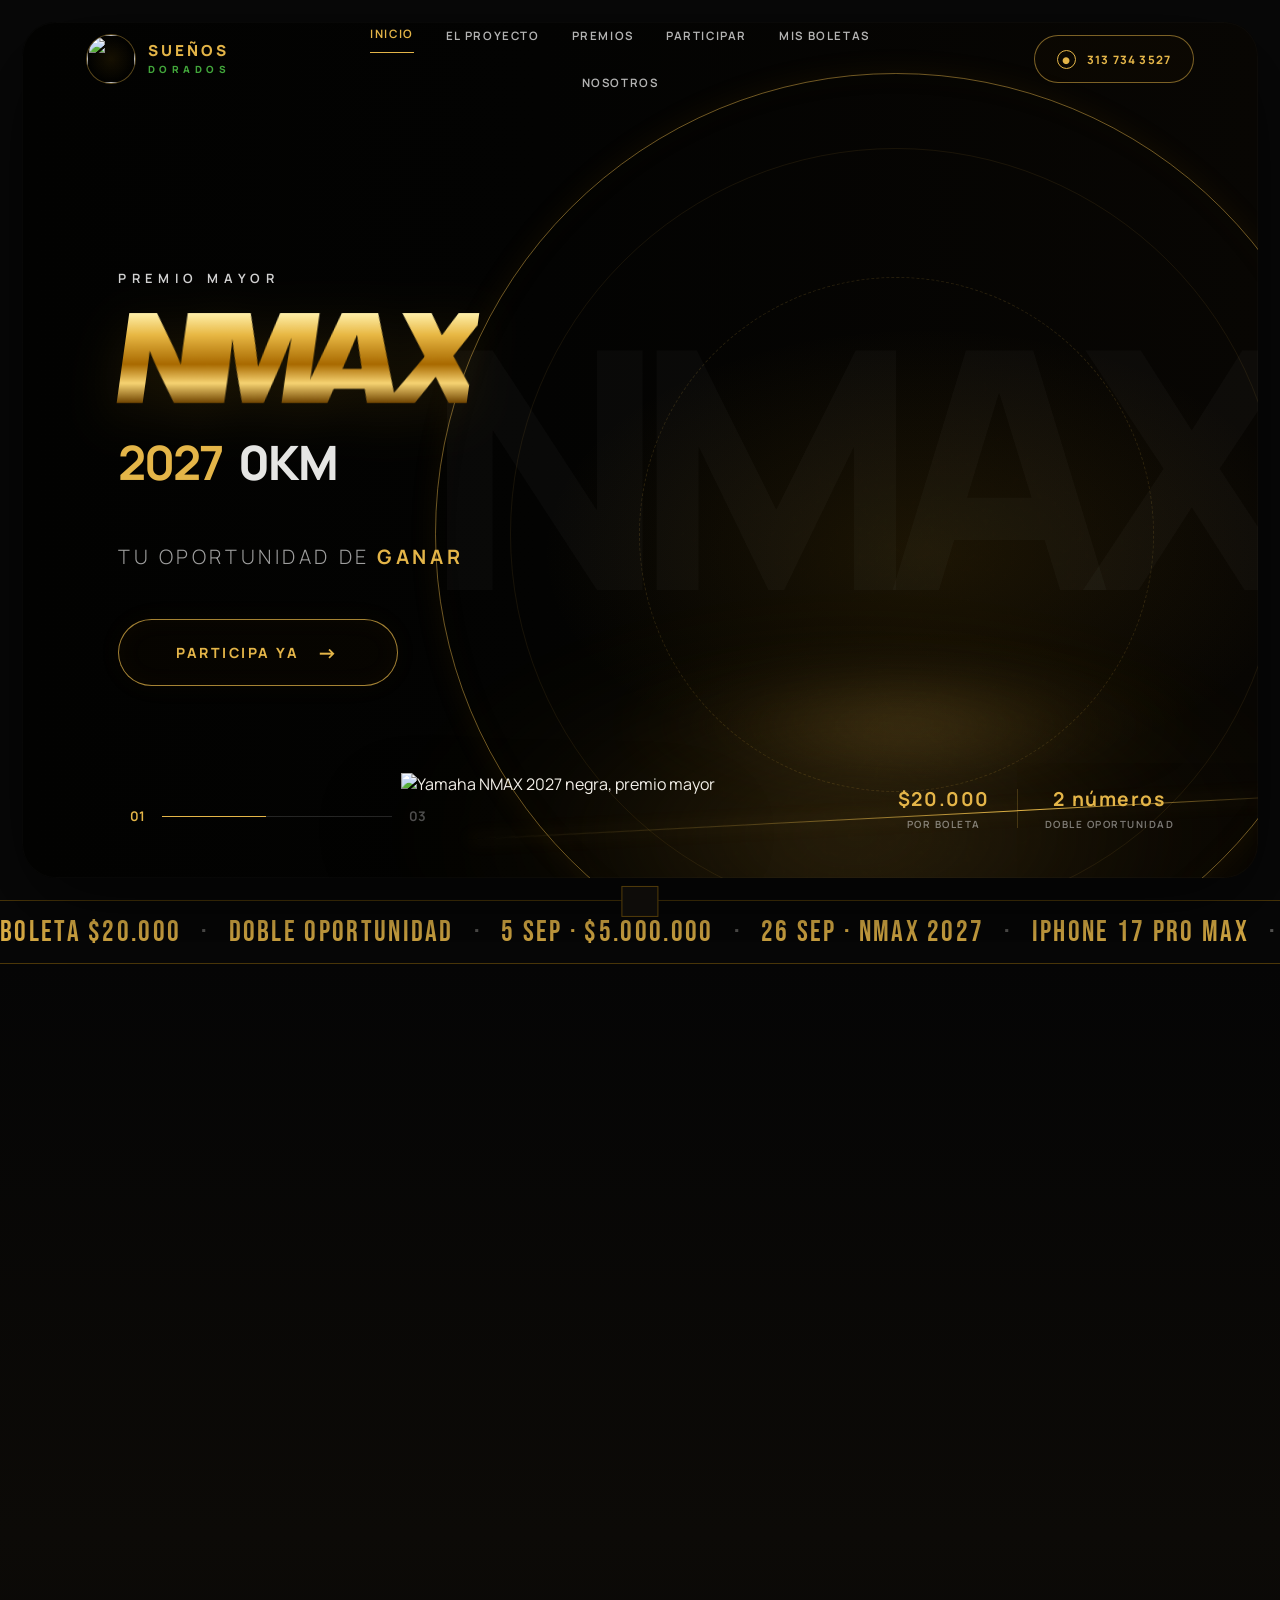
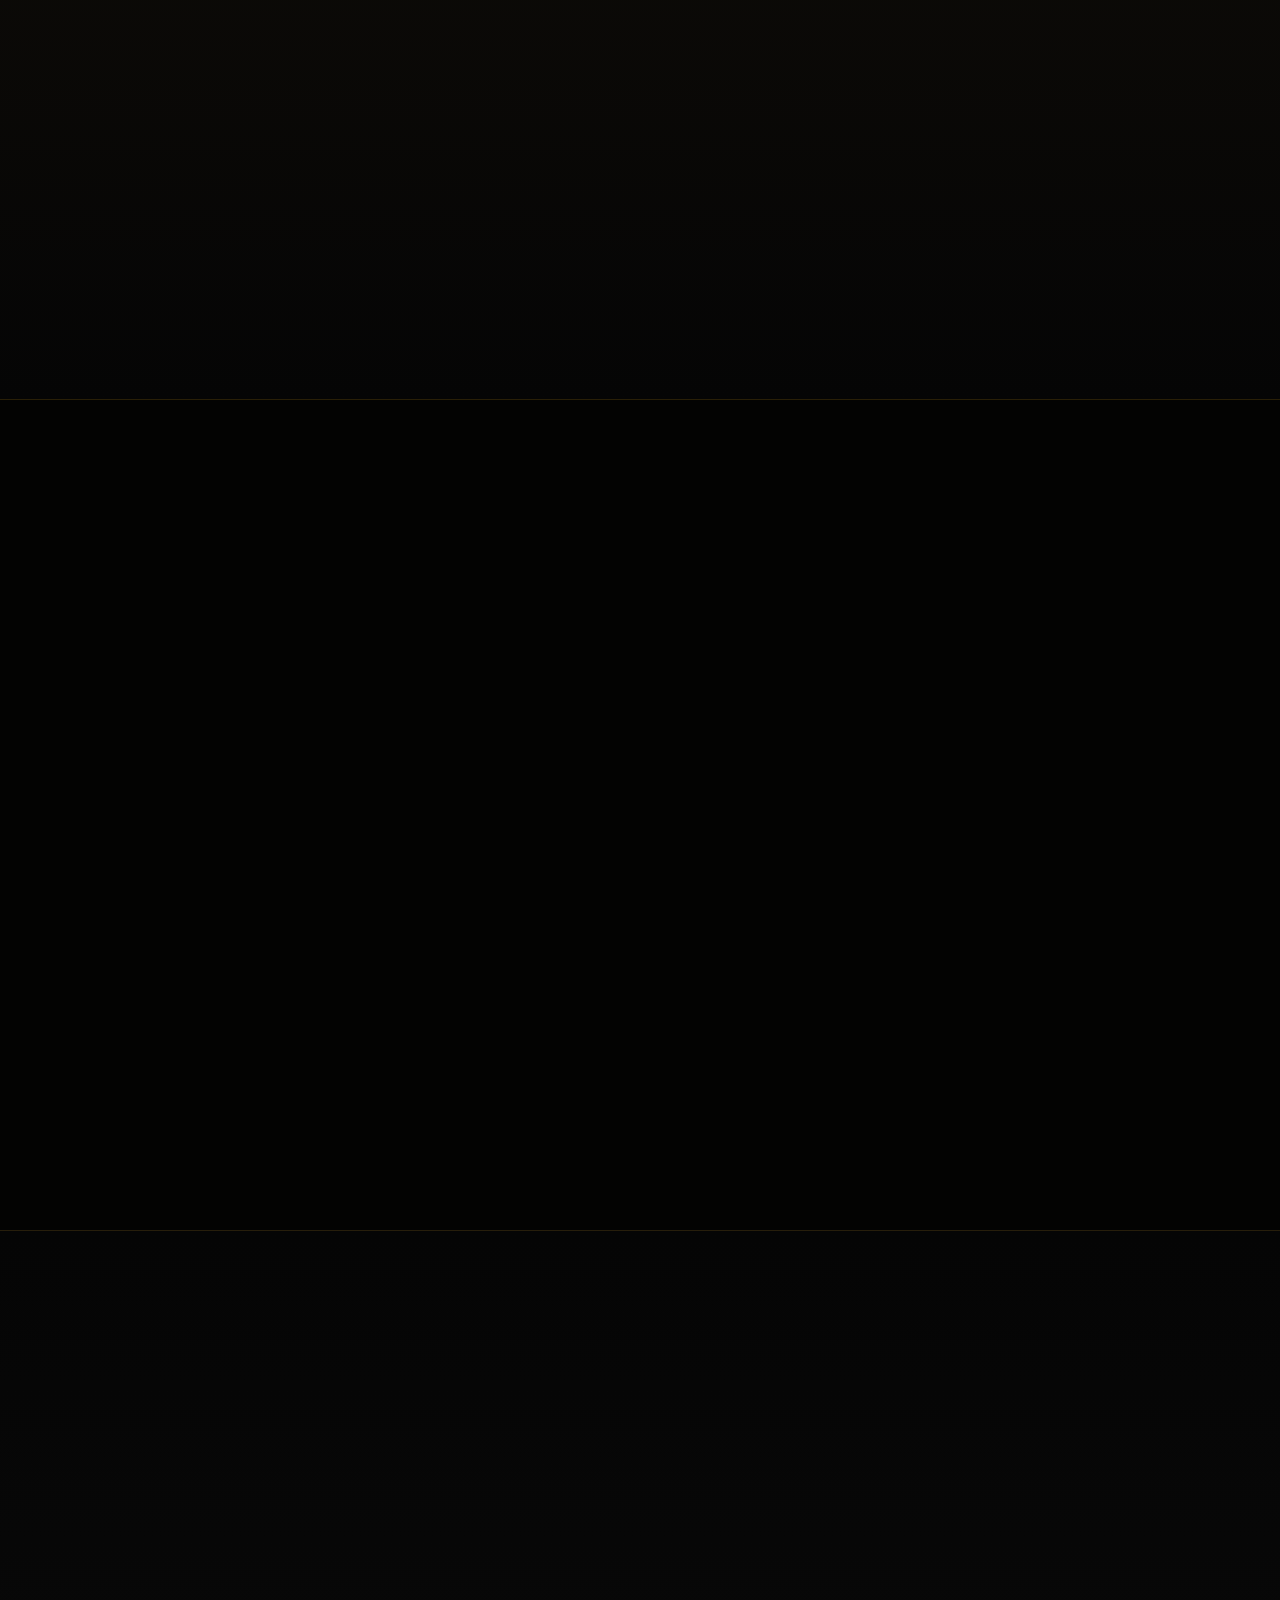
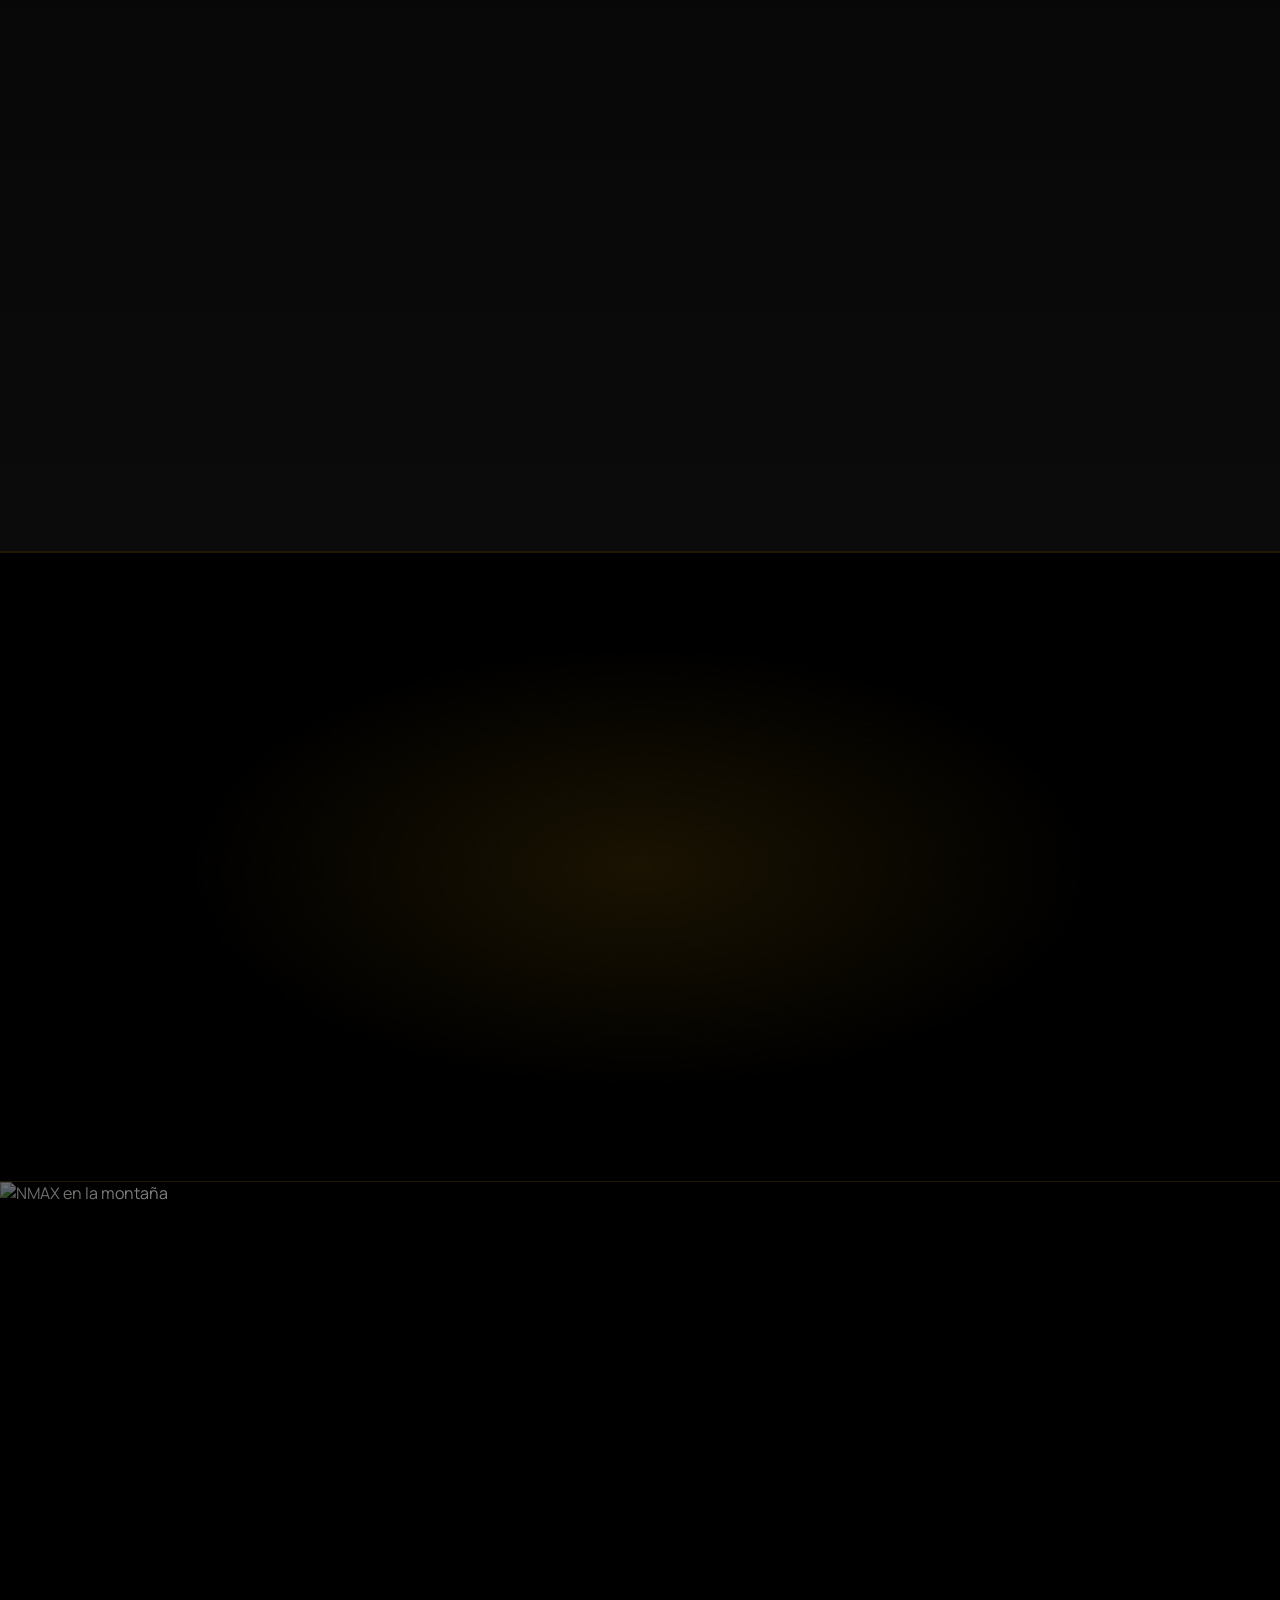
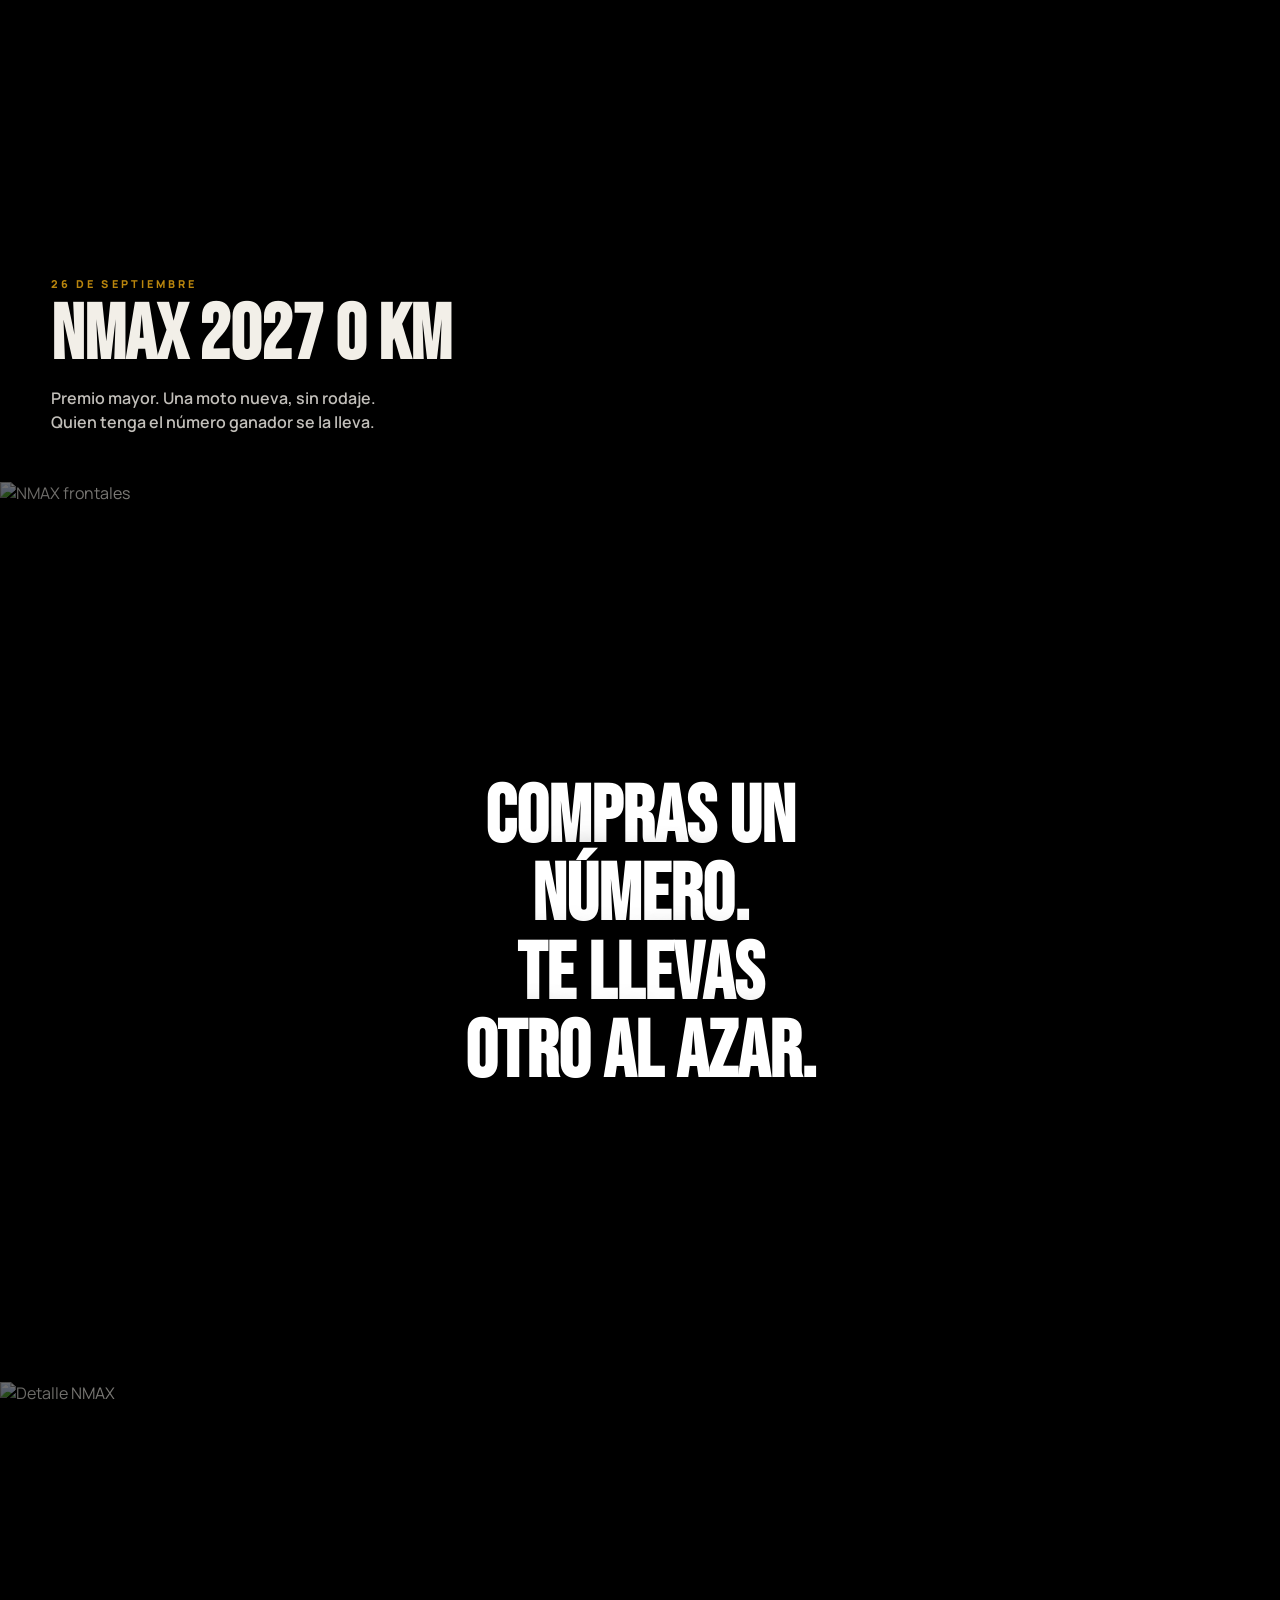
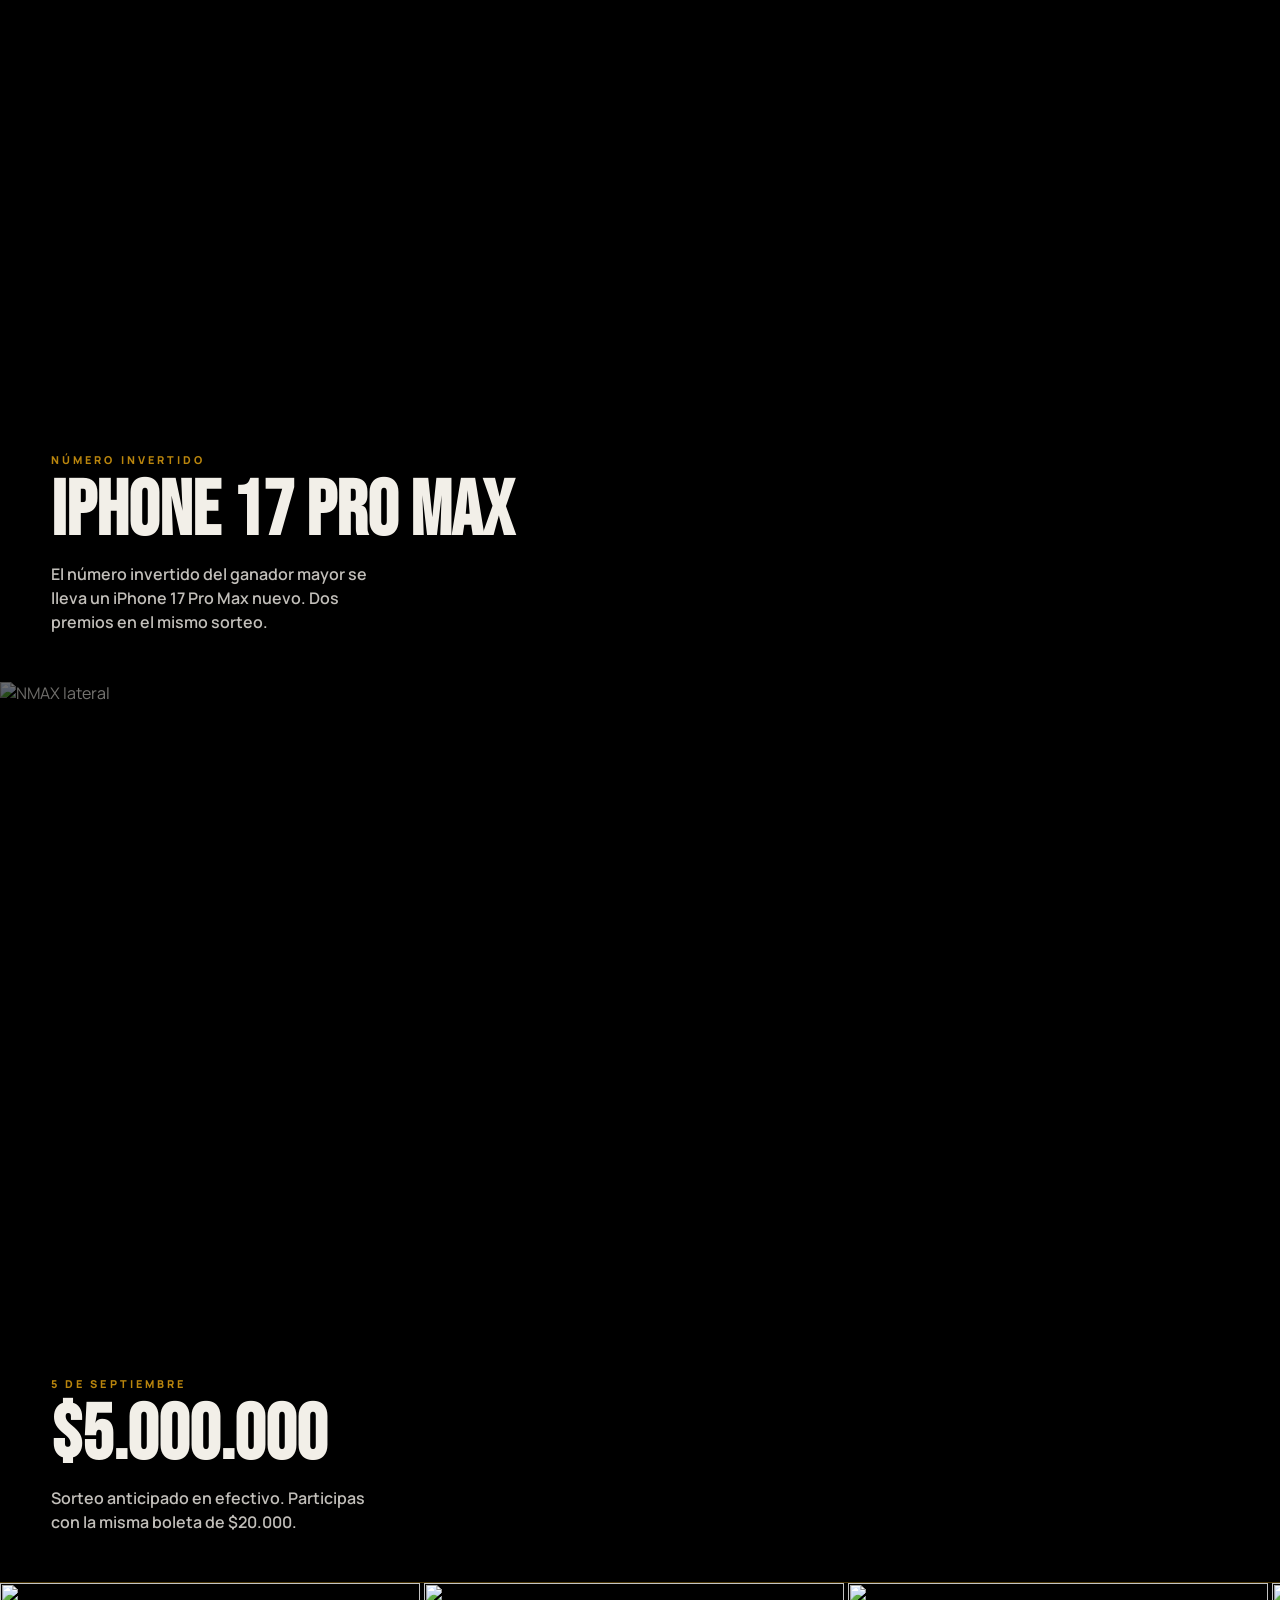
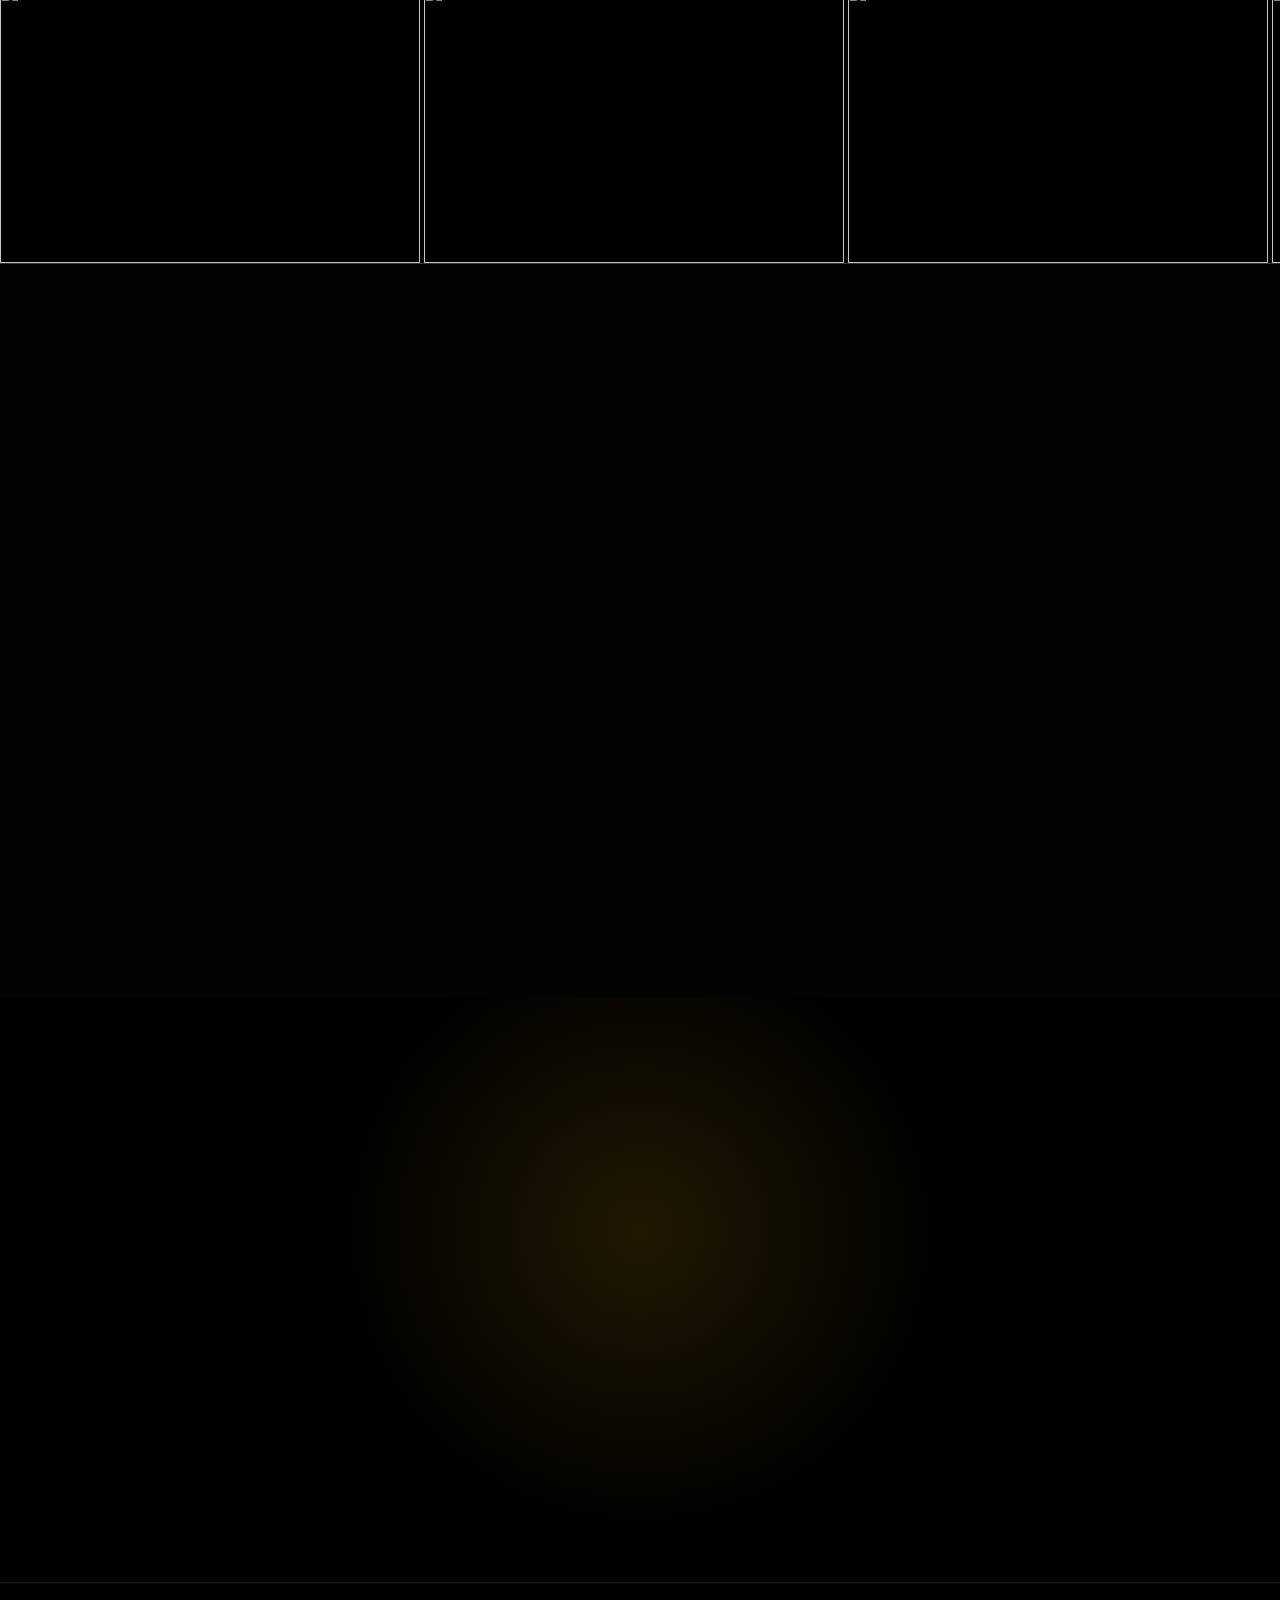
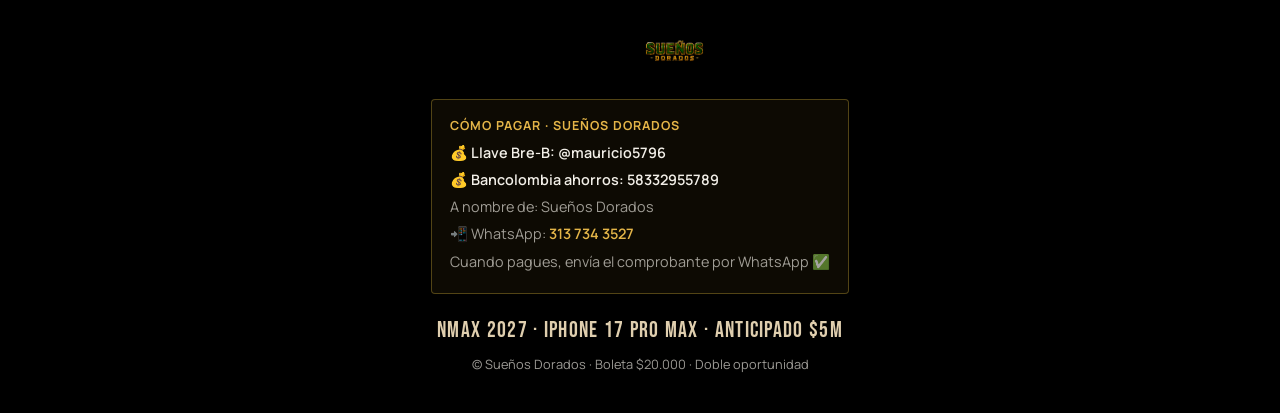
==== commit 310041b1: "Fix pachas en confirmación, sticky Reservar en mobile y NMAX 2027. Añade consulta/descarga de boleta" ====
--- a/index.html
+++ b/index.html
@@ -3,10 +3,10 @@
   <head>
     <meta charset="UTF-8" />
     <meta name="viewport" content="width=device-width, initial-scale=1, viewport-fit=cover" />
-    <title>Sueños Dorados | NMAX 2026</title>
+    <title>Sueños Dorados | NMAX 2027</title>
     <meta
       name="description"
-      content="Participa por una Yamaha NMAX 2026 0 km con Sueños Dorados. Boleta $20.000 doble oportunidad."
+      content="Participa por una Yamaha NMAX 2027 0 km con Sueños Dorados. Boleta $20.000 doble oportunidad."
     />
     <link rel="preconnect" href="https://fonts.googleapis.com" />
     <link rel="preconnect" href="https://fonts.gstatic.com" crossorigin />
@@ -36,6 +36,7 @@
           <a href="#premios" data-view="landing">El proyecto</a>
           <a href="#premios" data-view="landing">Premios</a>
           <a href="#reservar" data-view="reservar">Participar</a>
+          <a href="./mis-boletas.html">Mis boletas</a>
           <a href="#nosotros" data-view="landing">Nosotros</a>
         </nav>
 
@@ -72,6 +73,7 @@
         <a href="#premios" data-view="landing">El proyecto</a>
         <a href="#premios" data-view="landing">Premios</a>
         <a href="#reservar" data-view="reservar">Participar</a>
+        <a href="./mis-boletas.html">Mis boletas</a>
         <a href="#nosotros" data-view="landing">Nosotros</a>
       </nav>
       <a
@@ -98,7 +100,7 @@
           <span class="hero-label">Premio mayor</span>
           <h1 class="hero-title"><span>NMAX</span></h1>
           <div class="hero-year">
-            <strong>2026</strong>
+            <strong>2027</strong>
             <span>0KM</span>
           </div>
           <p class="hero-slogan">Tu oportunidad de <strong>ganar</strong></p>
@@ -111,7 +113,7 @@
         <div class="hero-product">
           <img
             src="./nmax-hero.png"
-            alt="Yamaha NMAX 2026 negra, premio mayor"
+            alt="Yamaha NMAX 2027 negra, premio mayor"
             class="hero-bike"
           />
         </div>
@@ -142,12 +144,12 @@
         <span>BOLETA $20.000</span><span>·</span>
         <span>DOBLE OPORTUNIDAD</span><span>·</span>
         <span>5 SEP · $5.000.000</span><span>·</span>
-        <span>26 SEP · NMAX 2026</span><span>·</span>
+        <span>26 SEP · NMAX 2027</span><span>·</span>
         <span>IPHONE 17 PRO MAX</span><span>·</span>
         <span>BOLETA $20.000</span><span>·</span>
         <span>DOBLE OPORTUNIDAD</span><span>·</span>
         <span>5 SEP · $5.000.000</span><span>·</span>
-        <span>26 SEP · NMAX 2026</span><span>·</span>
+        <span>26 SEP · NMAX 2027</span><span>·</span>
         <span>IPHONE 17 PRO MAX</span><span>·</span>
       </div>
     </div>
@@ -172,12 +174,12 @@
         <div class="premios-grid">
           <article class="premio-card premio-card-mayor reveal">
             <div class="premio-media">
-              <img src="./assets/nmax/web/DSC00553.jpg" alt="Yamaha NMAX 2026" />
+              <img src="./assets/nmax/web/DSC00553.jpg" alt="Yamaha NMAX 2027" />
               <span class="premio-tag">Premio mayor</span>
             </div>
             <div class="premio-body">
               <p class="premio-date">26 de septiembre</p>
-              <h3>Yamaha NMAX 2026</h3>
+              <h3>Yamaha NMAX 2027</h3>
               <p>0 kilómetros. El número ganador se lleva la moto nueva.</p>
             </div>
           </article>
@@ -257,7 +259,7 @@
             </li>
             <li class="reveal">
               <strong>02 — Premios reales</strong>
-              NMAX 2026 0 km, iPhone 17 Pro Max y anticipado de $5.000.000.
+              NMAX 2027 0 km, iPhone 17 Pro Max y anticipado de $5.000.000.
             </li>
             <li class="reveal">
               <strong>03 — Reserva online</strong>
@@ -343,7 +345,7 @@
         </h2>
         <p class="chapter-lead reveal">
           Premio mayor el <strong>26 de septiembre</strong>: Yamaha
-          <strong>NMAX 2026 0 km</strong>. El número invertido del ganador se
+          <strong>NMAX 2027 0 km</strong>. El número invertido del ganador se
           lleva el <strong>iPhone 17 Pro Max</strong> nuevo.
         </p>
       </div>
@@ -355,7 +357,7 @@
         <img src="./assets/nmax/web/DSC00531.jpg" alt="NMAX en la montaña" />
         <div class="frame-caption">
           <span class="frame-tag">26 de septiembre</span>
-          <h3>NMAX 2026 0 km</h3>
+          <h3>NMAX 2027 0 km</h3>
           <p>Premio mayor. Una moto nueva, sin rodaje. Quien tenga el número ganador se la lleva.</p>
         </div>
       </article>
@@ -425,7 +427,7 @@
             <div>
               <h3>26 de septiembre — Premio mayor</h3>
               <p>
-                El número ganador se lleva la <strong>Yamaha NMAX 2026 0 km</strong>.
+                El número ganador se lleva la <strong>Yamaha NMAX 2027 0 km</strong>.
               </p>
             </div>
           </li>
@@ -645,7 +647,7 @@
           <img src="./titulo.png" alt="Sueños Dorados" class="footer-mark" />
         </div>
         <div class="footer-pago" id="footer-pago" aria-label="Medios de pago Sueños Dorados"></div>
-        <p class="footer-tagline">NMAX 2026 · iPhone 17 Pro Max · Anticipado $5M</p>
+        <p class="footer-tagline">NMAX 2027 · iPhone 17 Pro Max · Anticipado $5M</p>
         <p class="footer-copy">© Sueños Dorados · Boleta $20.000 · Doble oportunidad</p>
       </div>
     </footer>
--- a/css/styles.css
+++ b/css/styles.css
@@ -1521,6 +1521,40 @@
   box-shadow: none;
 }
 
+/* Mobile: barra Reservar siempre visible abajo */
+@media (max-width: 768px) {
+  #paso-numeros:not(.hidden) {
+    padding-bottom: calc(5.75rem + env(safe-area-inset-bottom, 0px));
+  }
+
+  #paso-numeros:not(.hidden) .sticky-bar {
+    position: fixed;
+    left: 0;
+    right: 0;
+    bottom: 0;
+    z-index: 80;
+    margin: 0;
+    padding: 0.75rem 1rem calc(0.75rem + env(safe-area-inset-bottom, 0px));
+    gap: 0.65rem;
+    border-top: 1px solid rgba(185, 133, 13, 0.45);
+    background: rgba(5, 5, 5, 0.97);
+    box-shadow: 0 -8px 28px rgba(0, 0, 0, 0.45);
+  }
+
+  #paso-numeros:not(.hidden) .sticky-bar .btn-gold {
+    flex: 0 0 auto;
+    min-width: 7.5rem;
+  }
+
+  #paso-numeros:not(.hidden) .sticky-muted {
+    max-width: 42vw;
+    font-size: 0.78rem;
+    white-space: nowrap;
+    overflow: hidden;
+    text-overflow: ellipsis;
+  }
+}
+
 .sticky-muted {
   margin: 0.25rem 0 0;
   color: var(--muted);
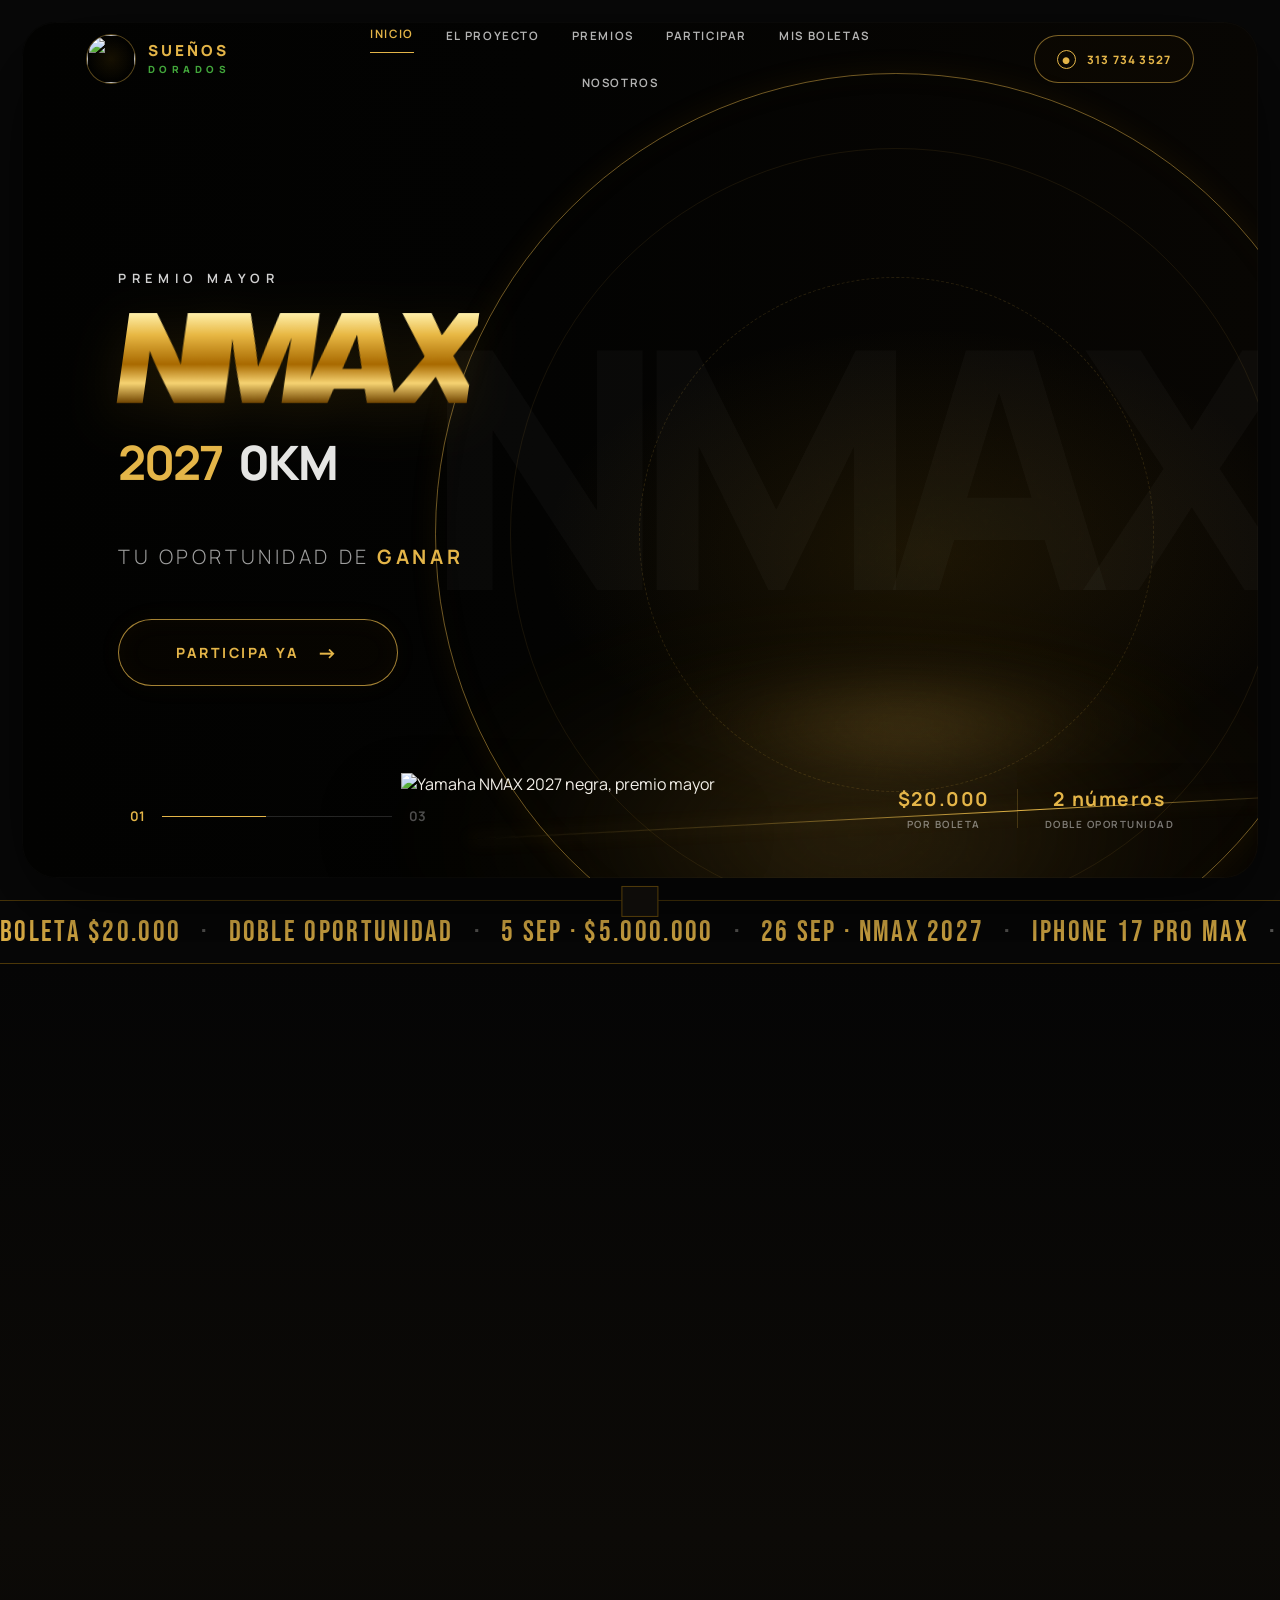
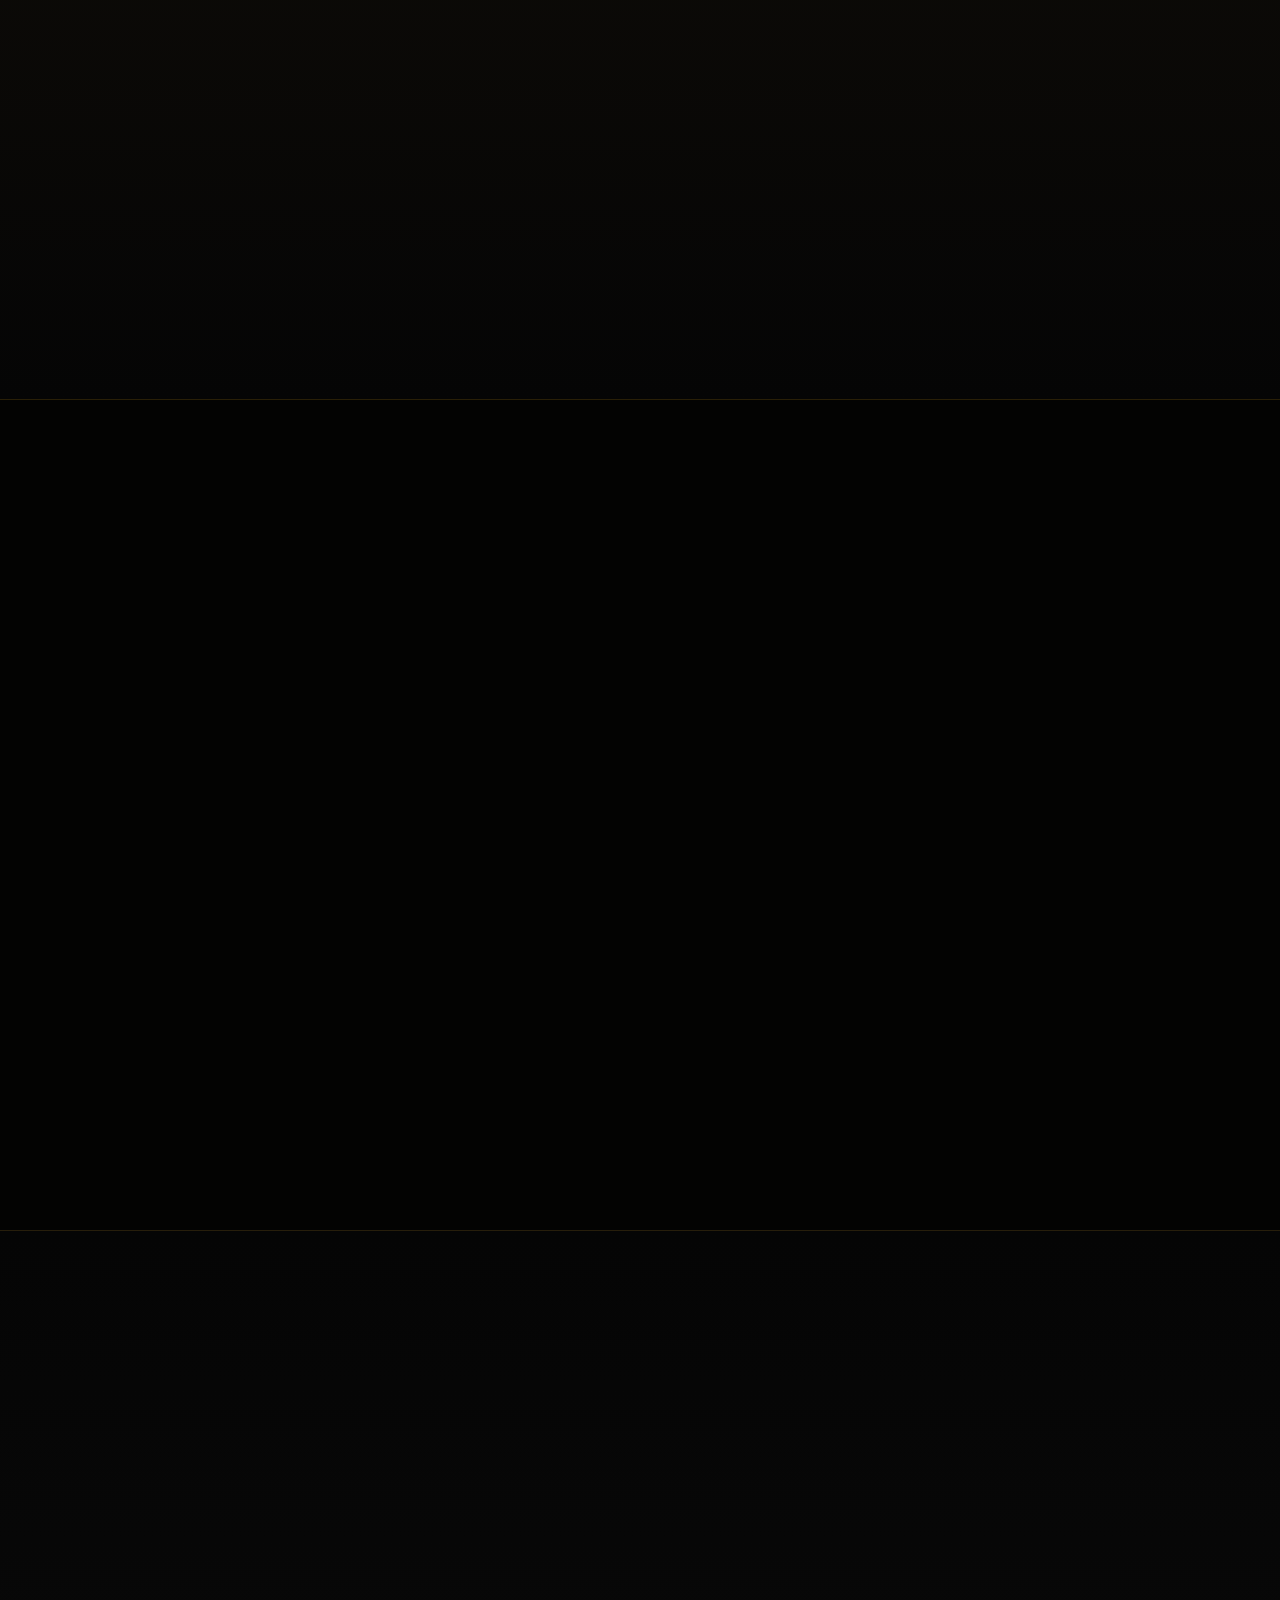
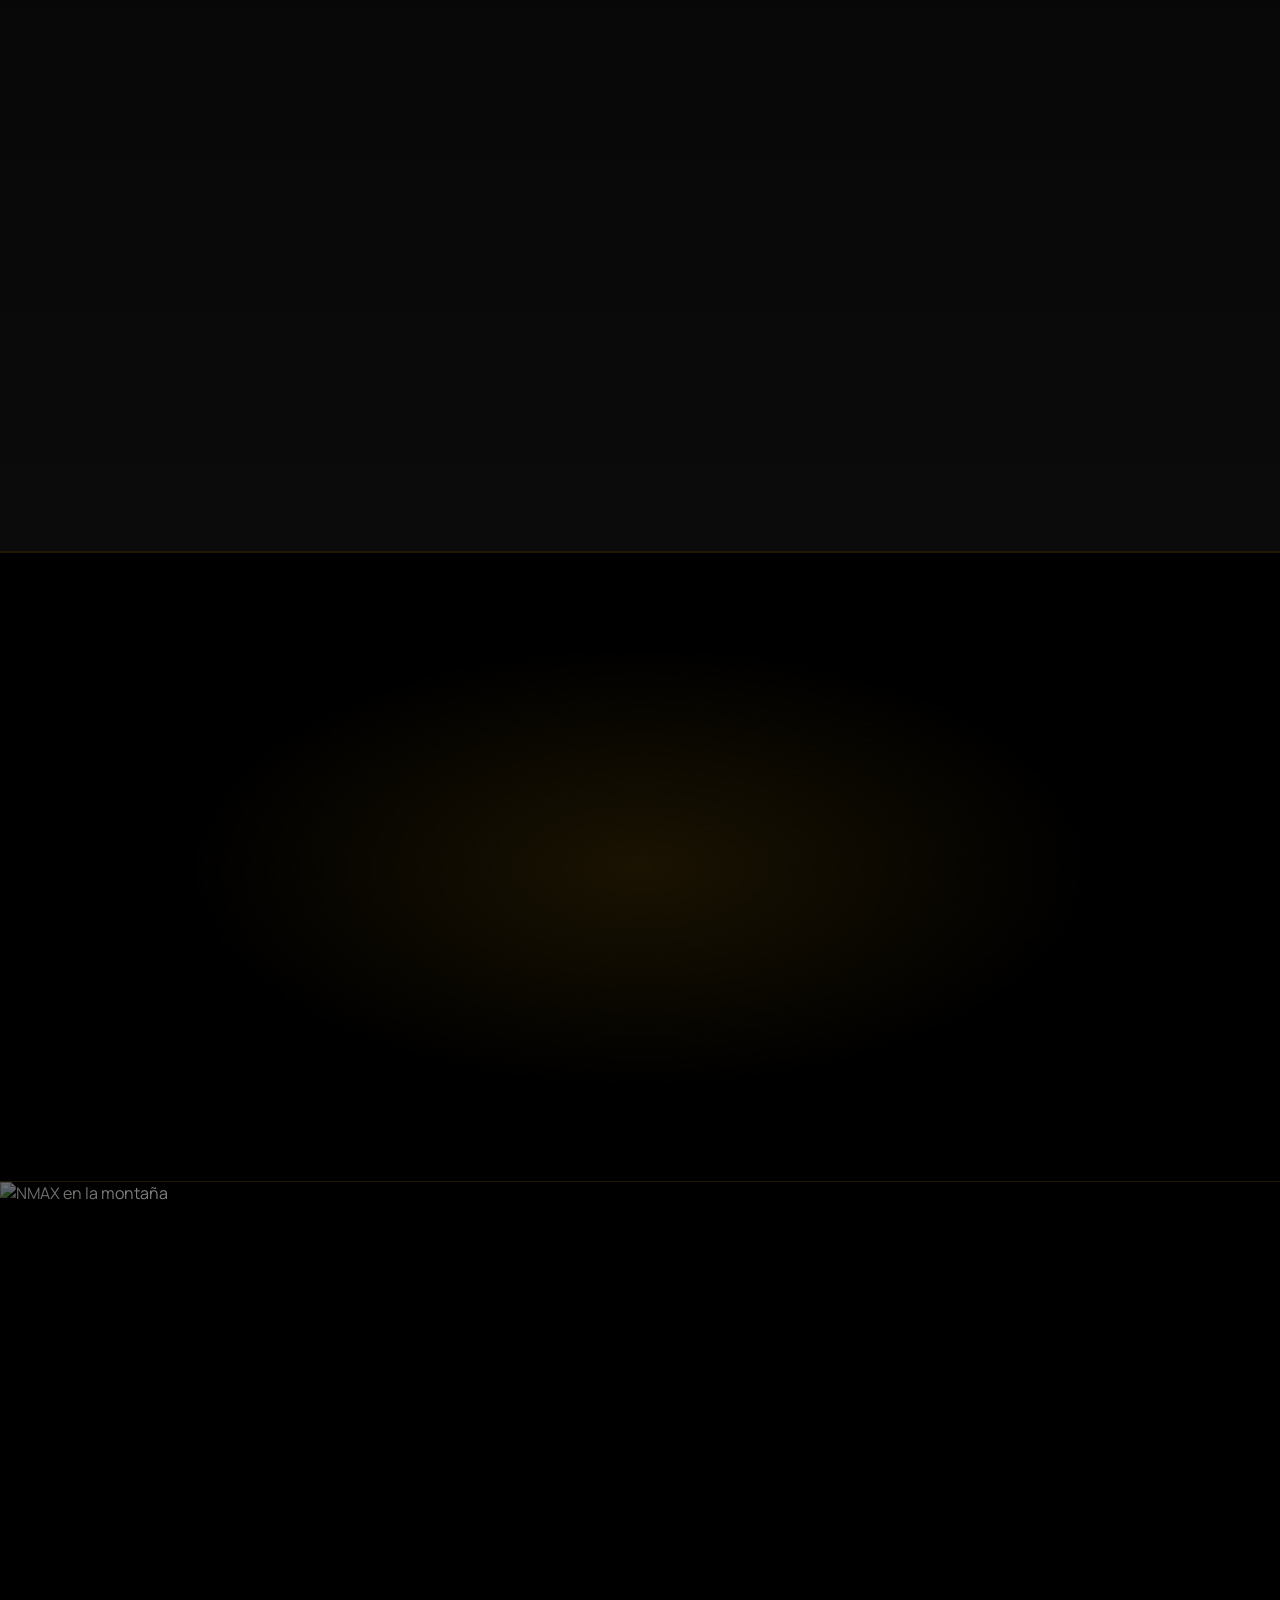
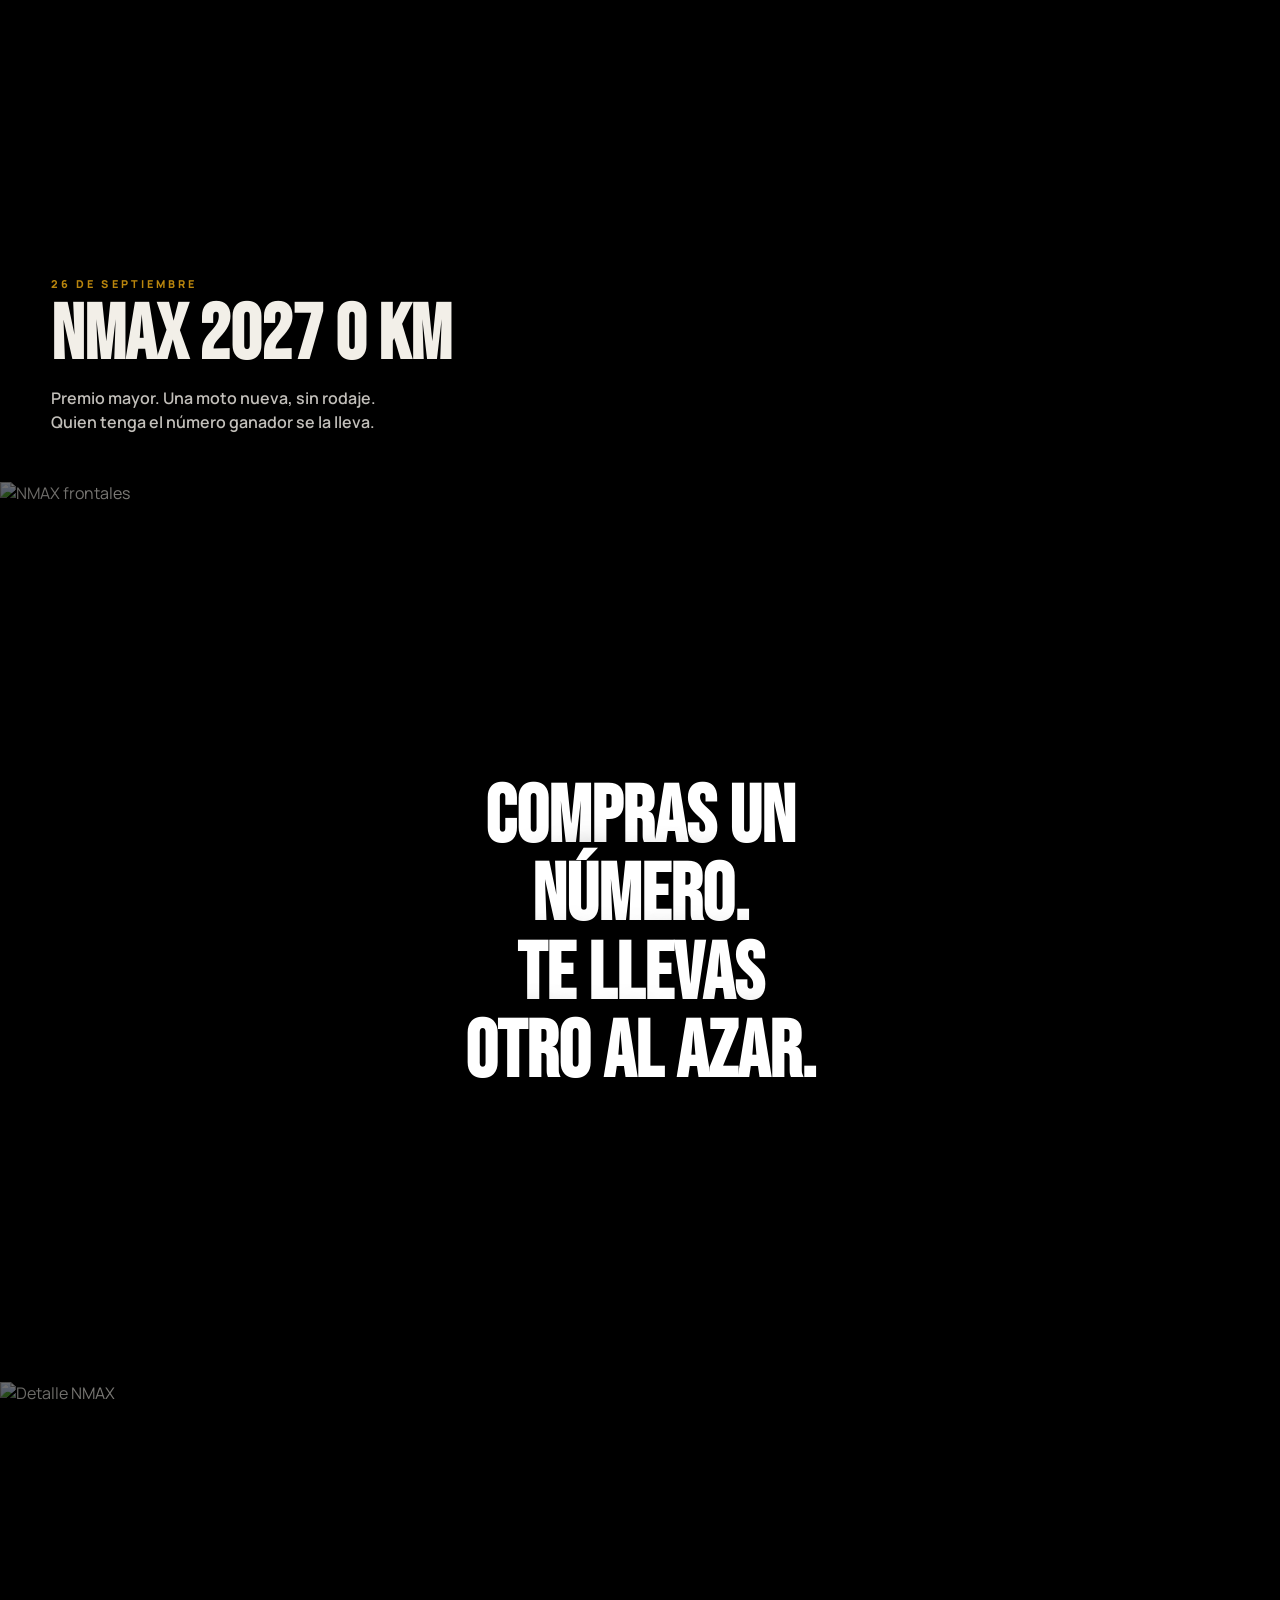
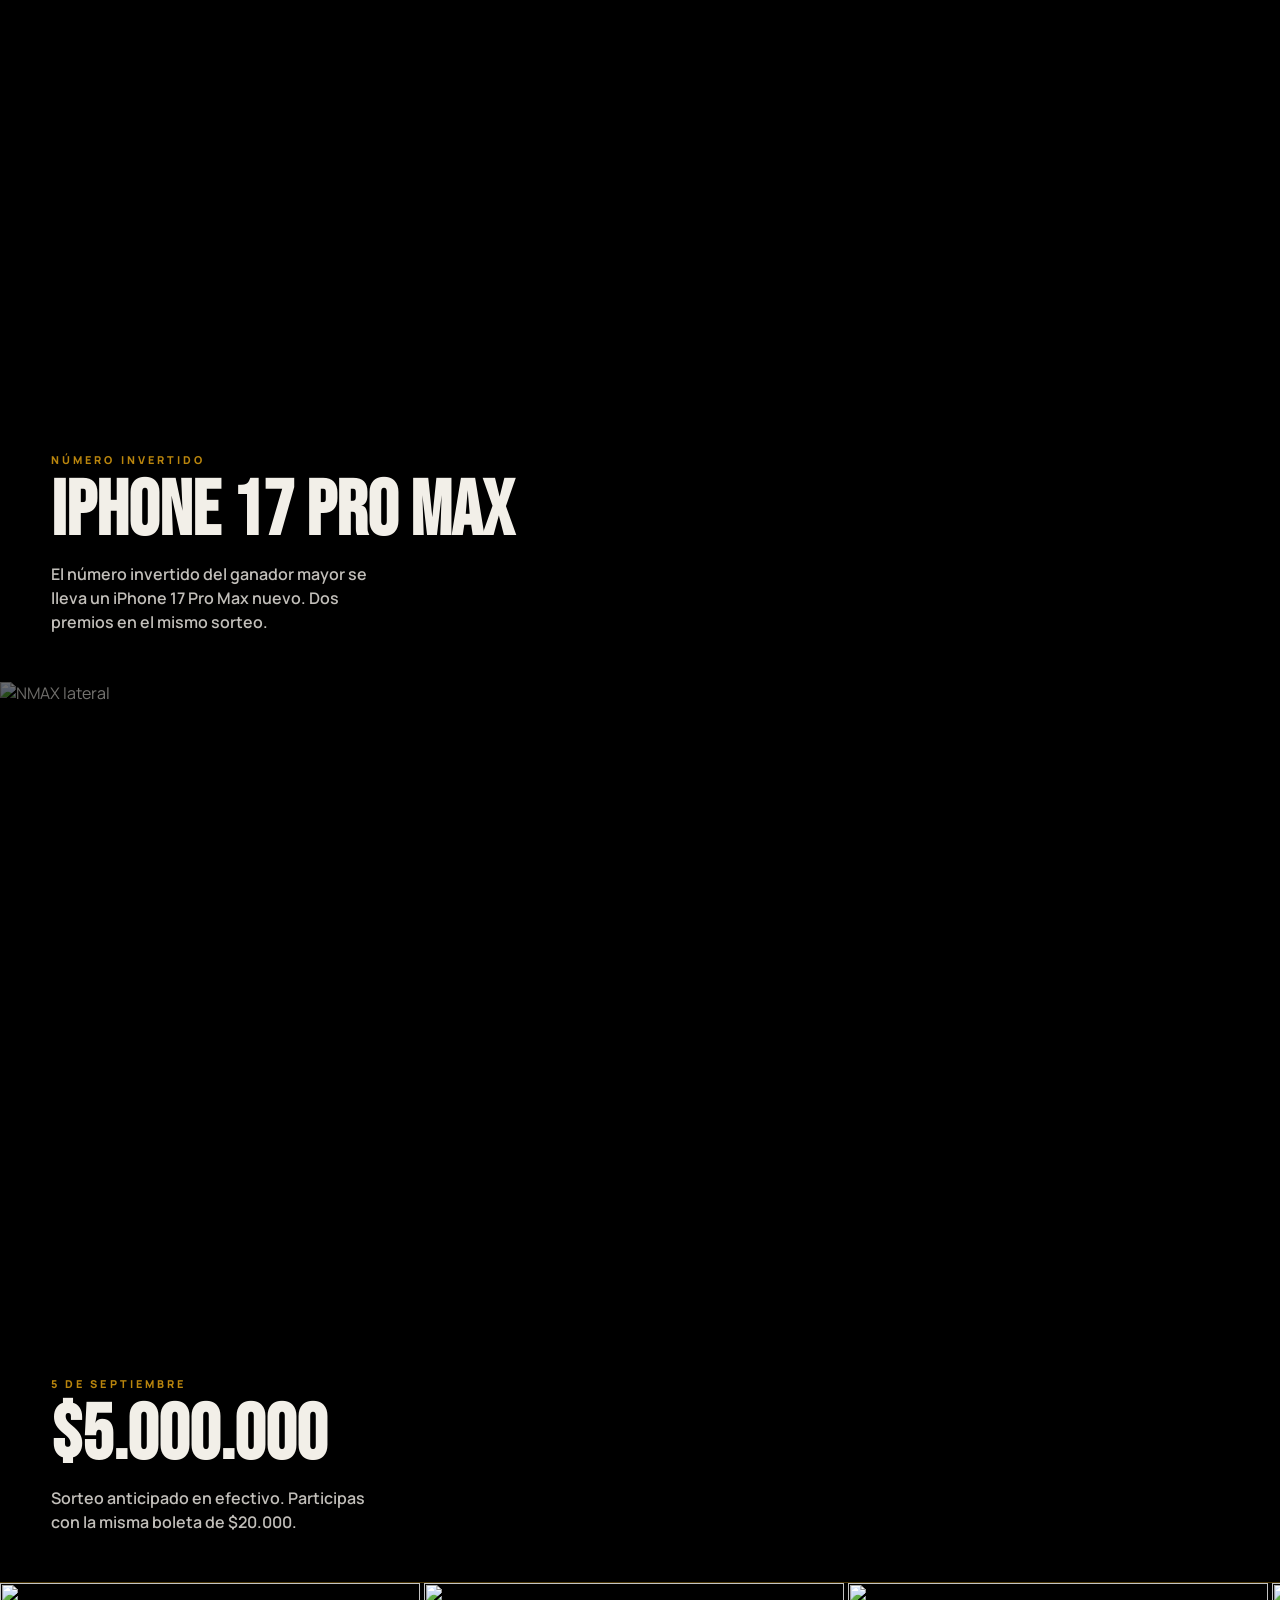
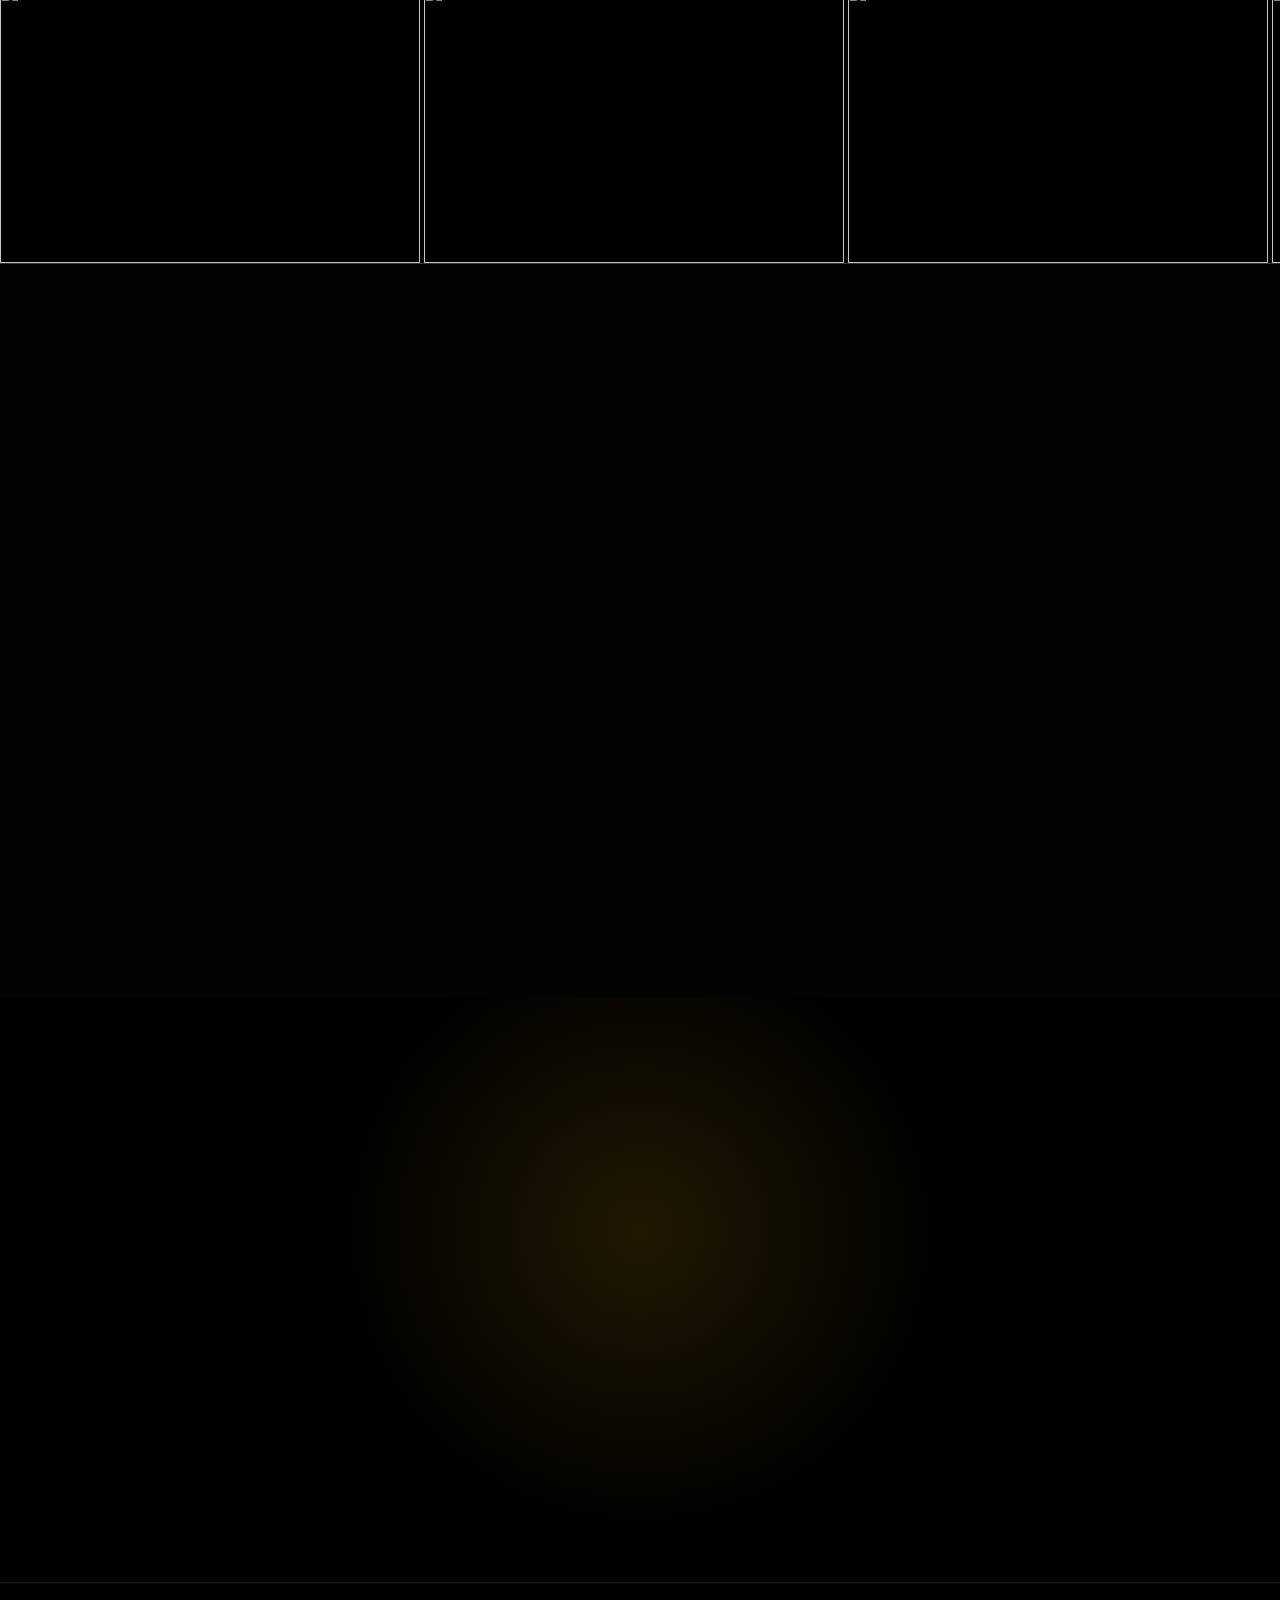
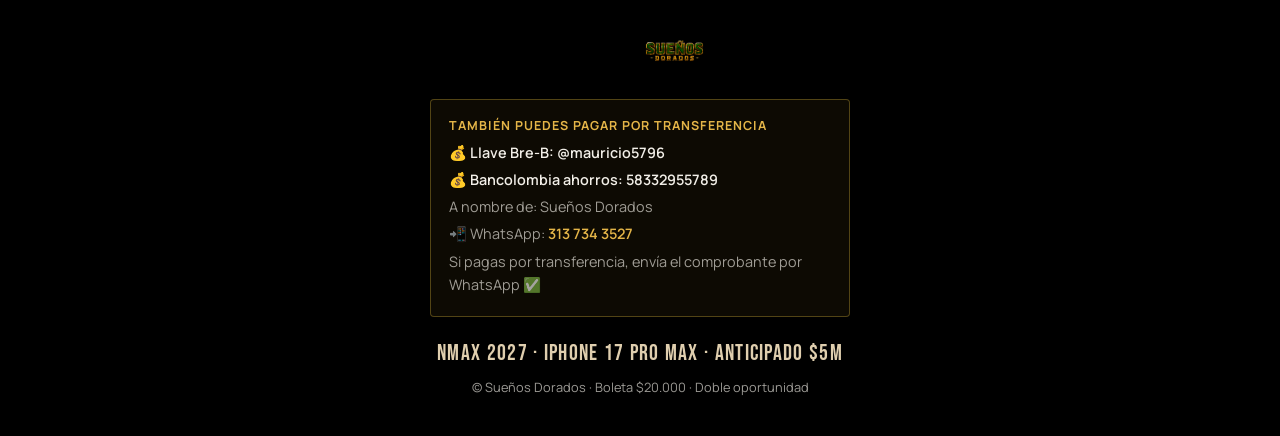
==== commit 2ea022db: "feat: botón Pagar con Wompi, resultado de pago y descarga al PAGADA. Tras reservar se puede pagar el" ====
--- a/index.html
+++ b/index.html
@@ -601,11 +601,20 @@
             <img class="success-logo" src="./logo.png" alt="" />
             <div class="success-burst" aria-hidden="true">✓</div>
             <h3>¡Reserva confirmada!</h3>
-            <p class="form-lead">Tu pacha está apartada. Completa el pago para asegurarla.</p>
+            <p class="form-lead">Tu pacha está apartada. Paga ahora para descargarla al instante.</p>
             <div class="exito-box" id="exito-detalle"></div>
+            <div class="wompi-pay-box" id="exito-wompi">
+              <button type="button" class="btn-gold cut" id="btn-pagar-wompi" disabled>
+                Pagar con Wompi
+              </button>
+              <p class="wompi-pay-hint" id="wompi-pay-hint">
+                Pago seguro en línea. Al confirmar, descarga tu boleta pagada.
+              </p>
+            </div>
             <div class="pago-box" id="exito-pago" aria-label="Medios de pago"></div>
             <div class="form-actions form-actions-center">
               <a class="btn-gold cut" id="btn-whatsapp" href="#" target="_blank" rel="noopener">Enviar reserva por WhatsApp</a>
+              <a class="btn-ghost cut" id="btn-ir-mis-boletas" href="./mis-boletas.html">Mis boletas</a>
               <button type="button" class="btn-ghost cut" id="btn-nueva-reserva">Nueva reserva</button>
             </div>
           </div>
@@ -659,6 +668,7 @@
     <script src="./js/vendor/gsap.min.js"></script>
     <script src="./js/vendor/ScrollTrigger.min.js"></script>
     <script src="./js/config.js"></script>
+    <script src="./js/wompi-checkout.js"></script>
     <script src="./js/app.js"></script>
     <script src="./js/hero.js"></script>
     <script src="./js/motion.js"></script>
--- a/css/styles.css
+++ b/css/styles.css
@@ -1679,6 +1679,29 @@
   color: var(--ink);
 }
 
+.wompi-pay-box {
+  margin: 1.1rem auto 0.5rem;
+  max-width: 420px;
+  text-align: center;
+}
+
+.wompi-pay-box .btn-gold {
+  width: 100%;
+  min-height: 52px;
+  font-size: 1.05rem;
+}
+
+.wompi-pay-hint {
+  margin: 0.65rem 0 0;
+  color: var(--muted);
+  font-size: 0.82rem;
+  line-height: 1.4;
+}
+
+.wompi-pay-box.hidden {
+  display: none;
+}
+
 .pago-box,
 .footer-pago {
   text-align: left;
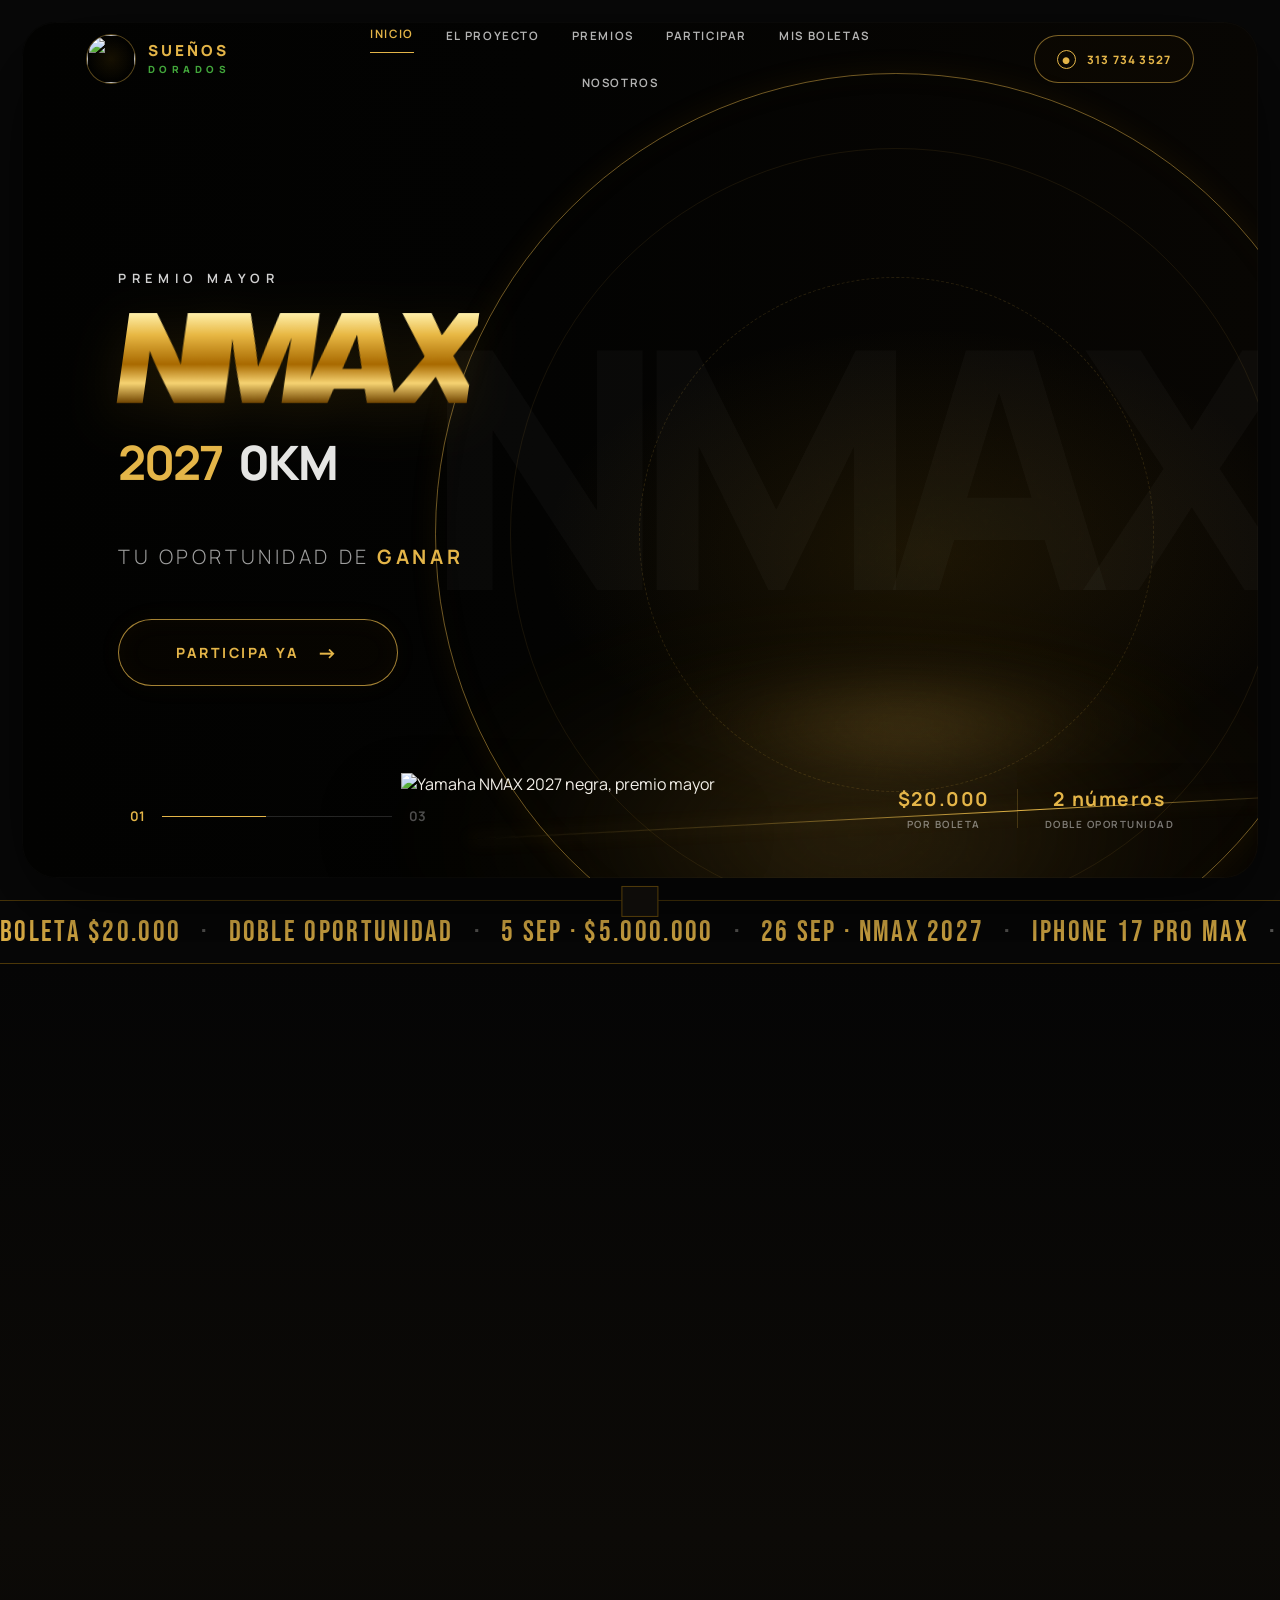
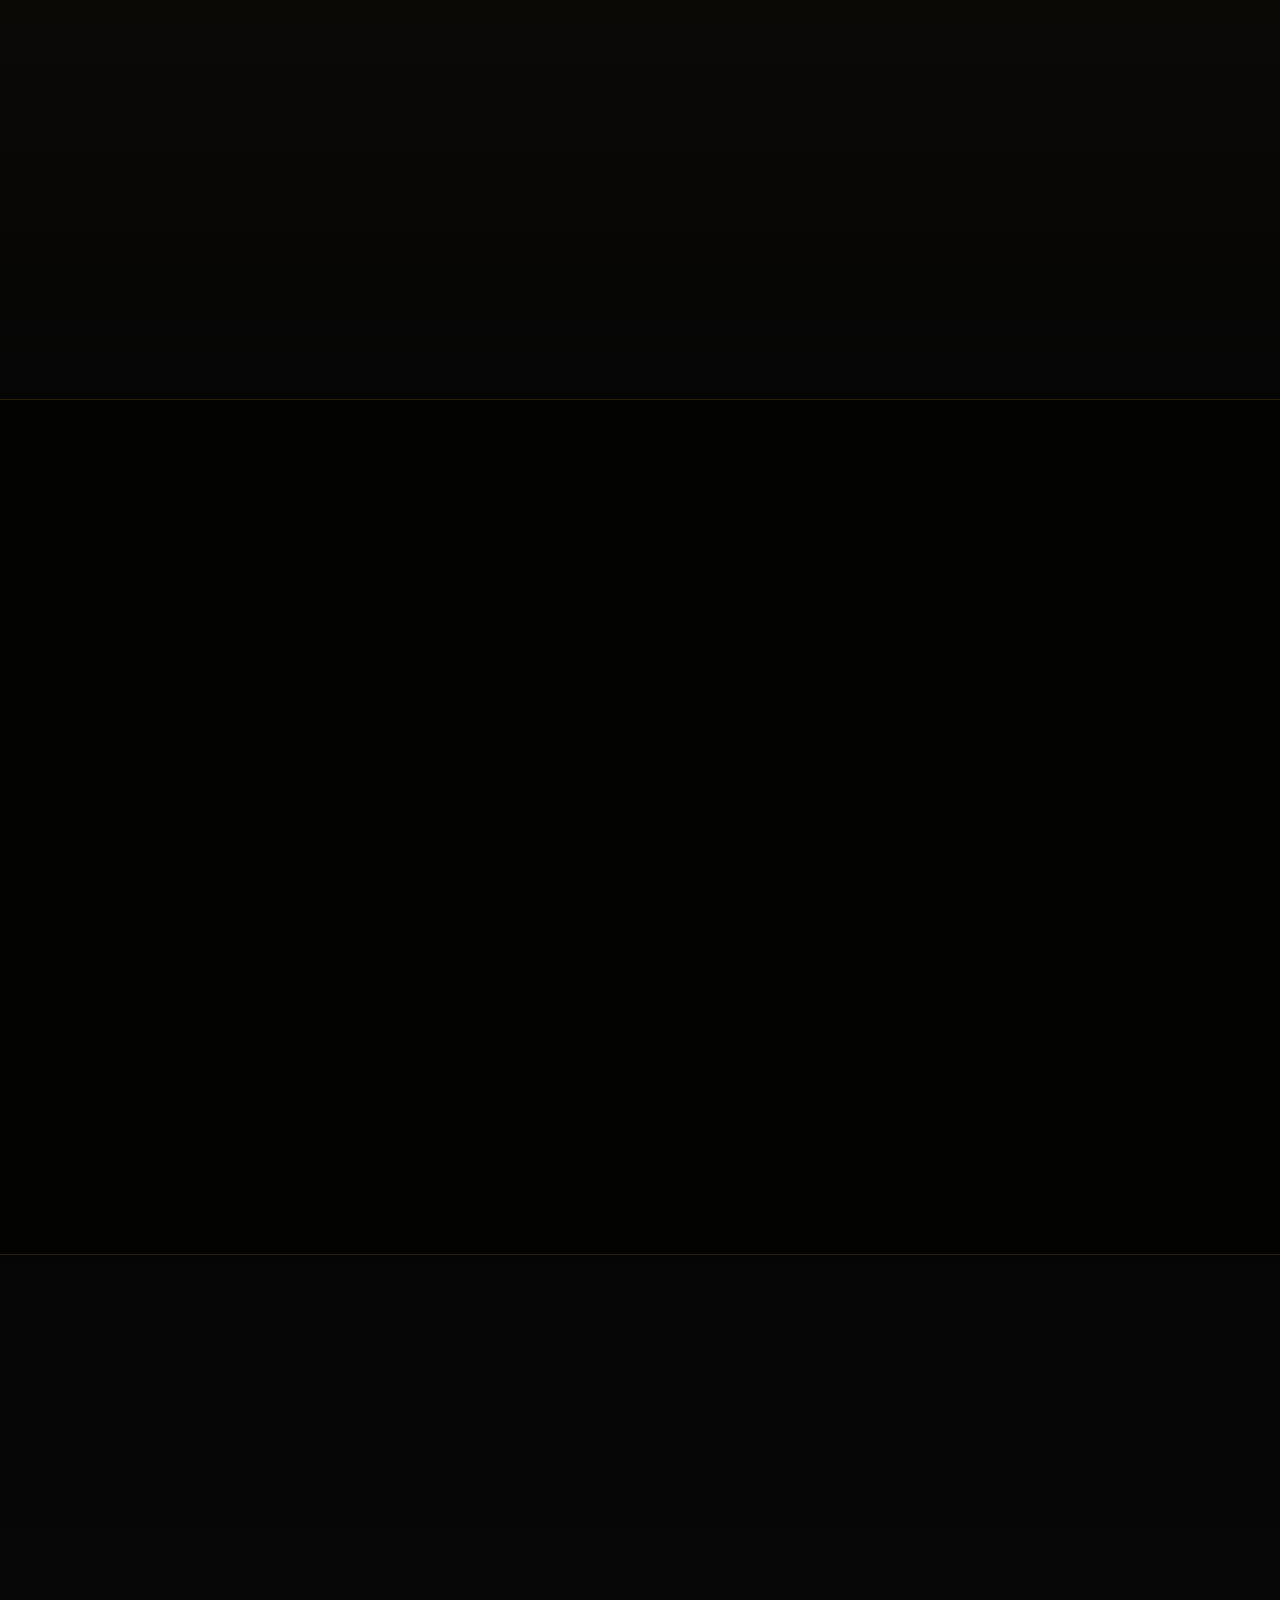
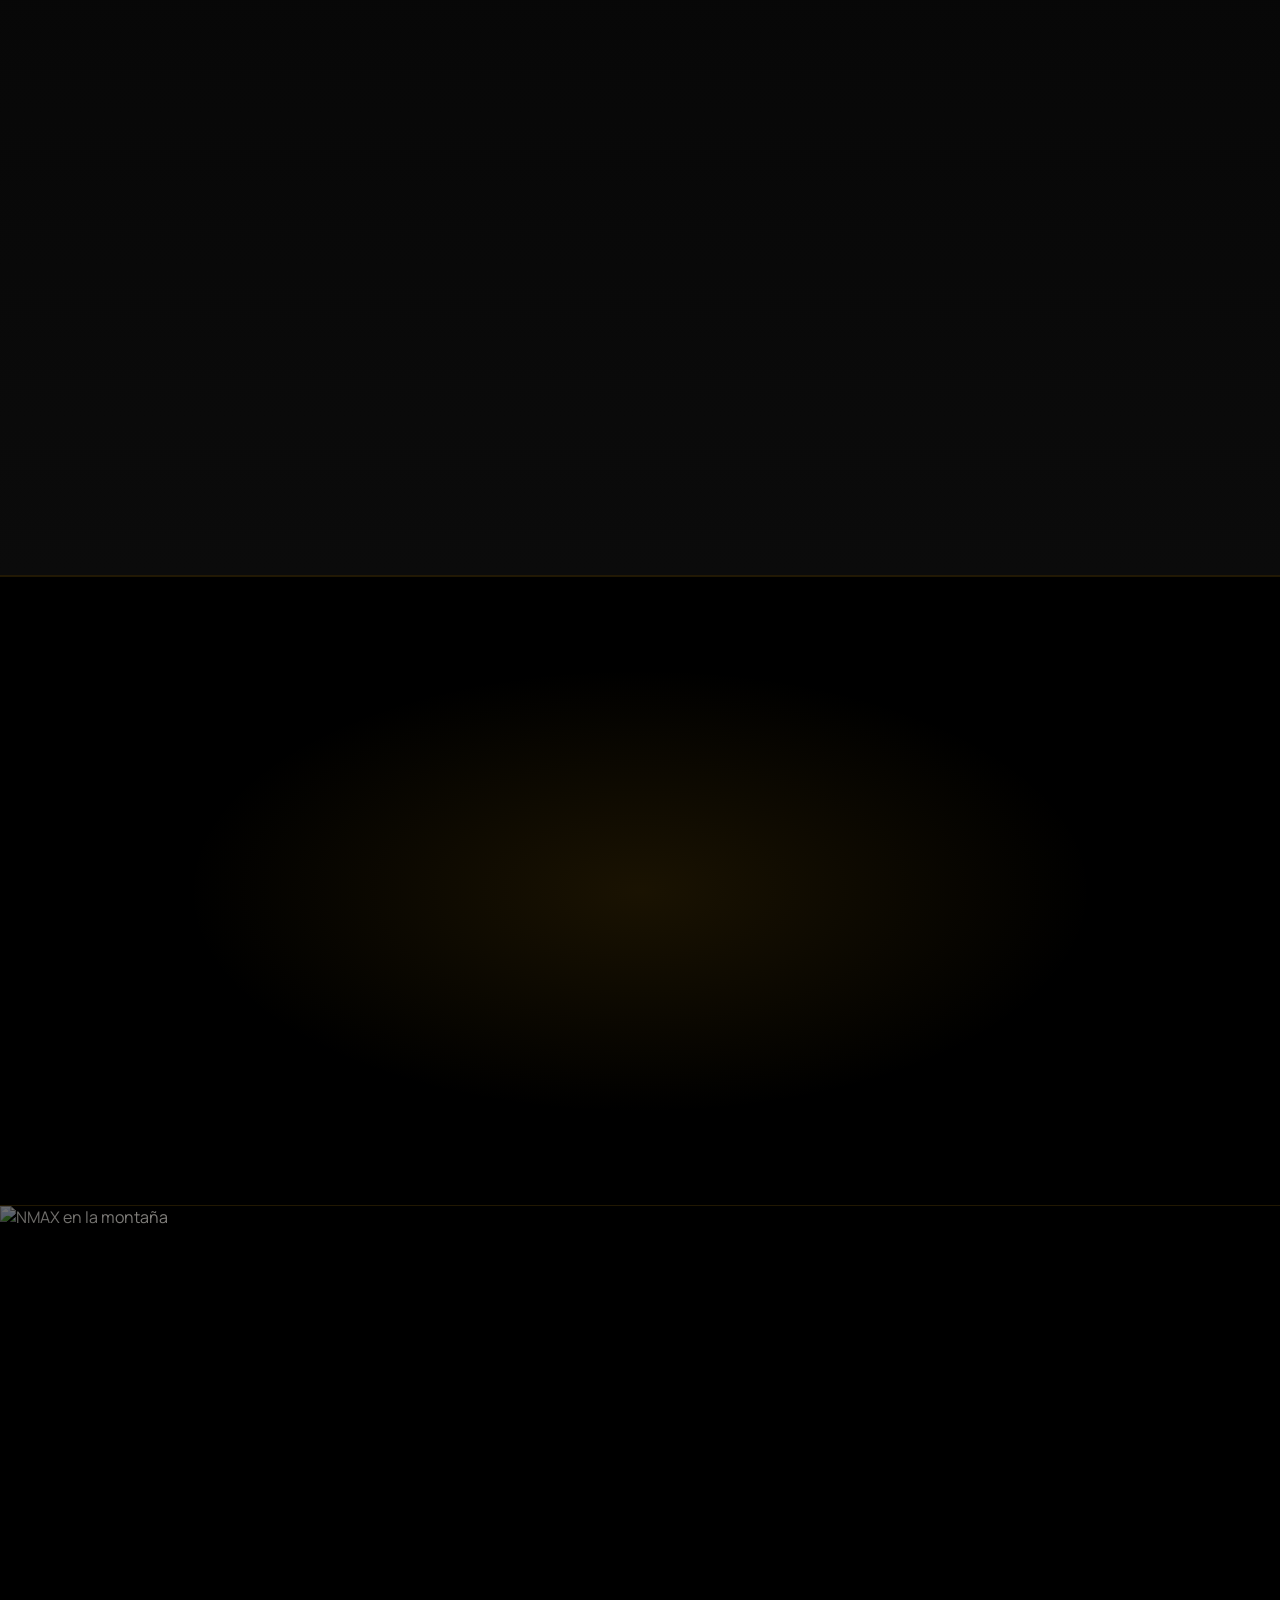
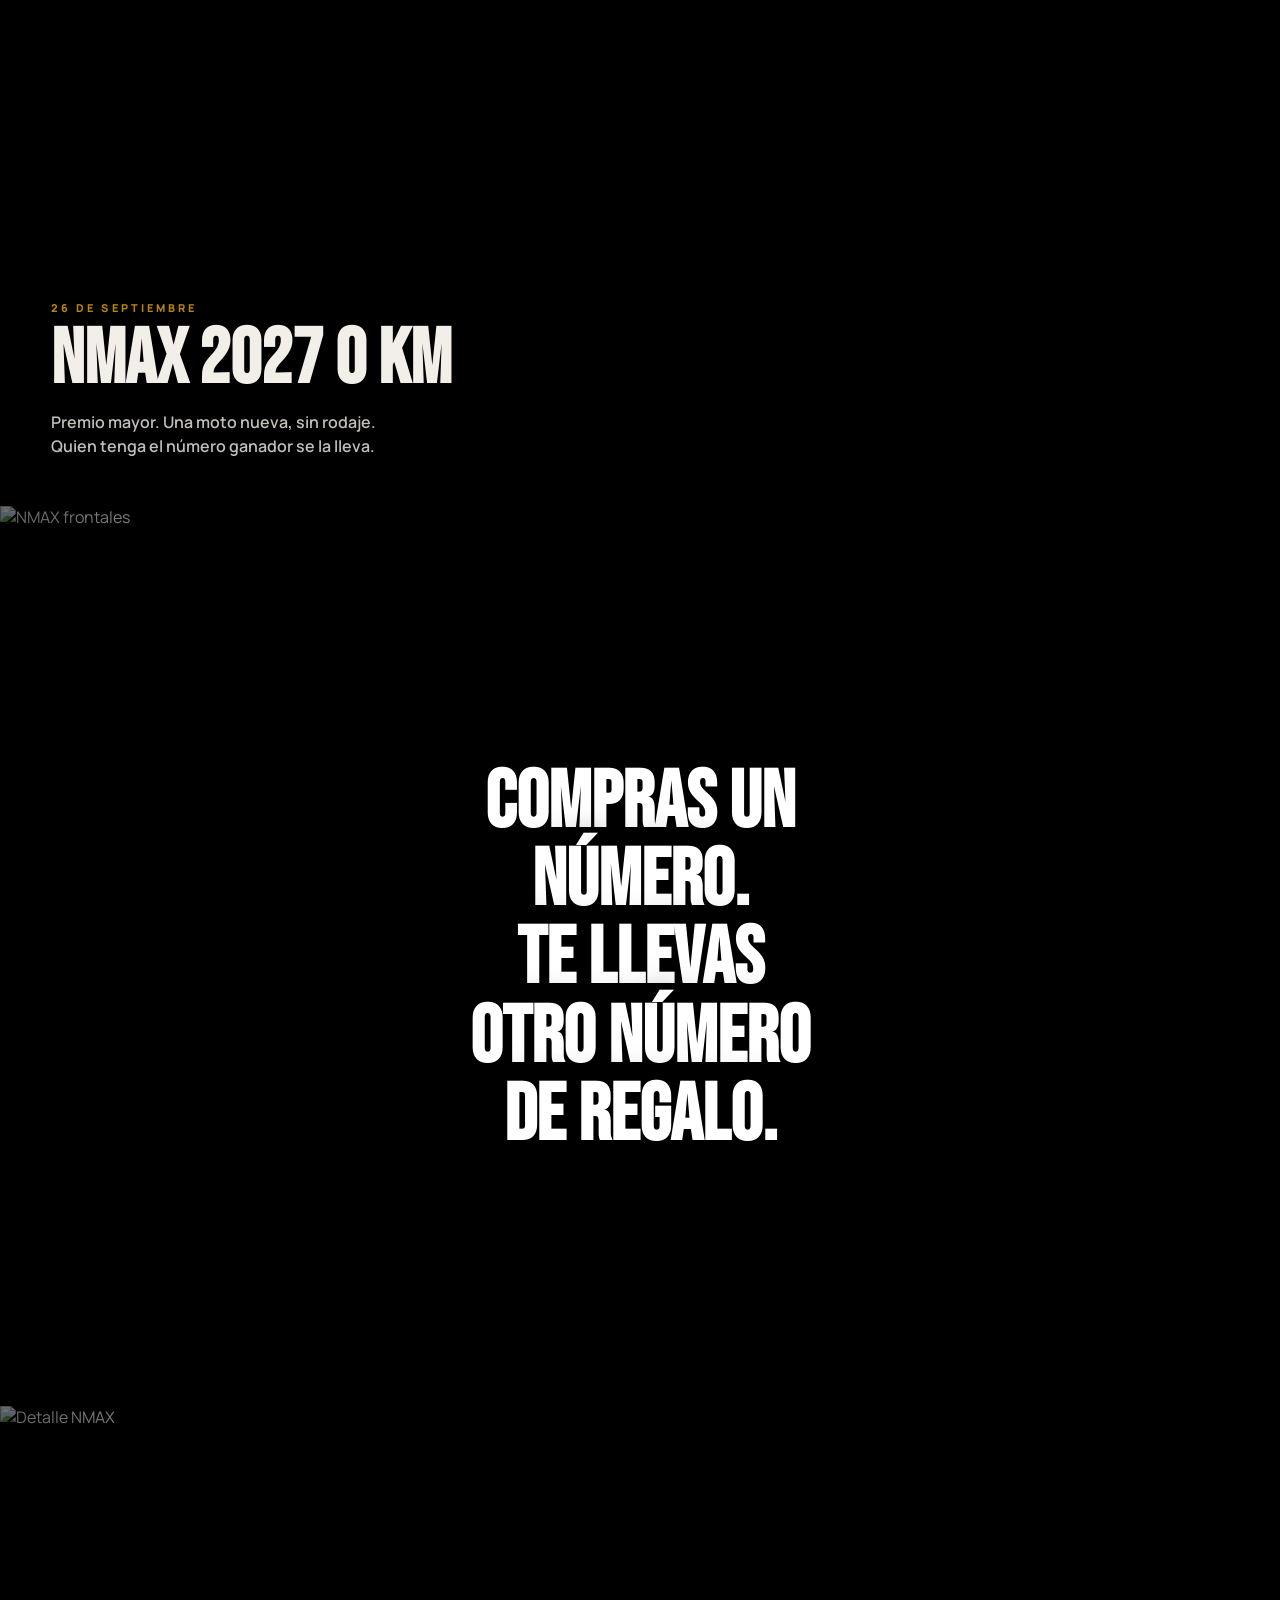
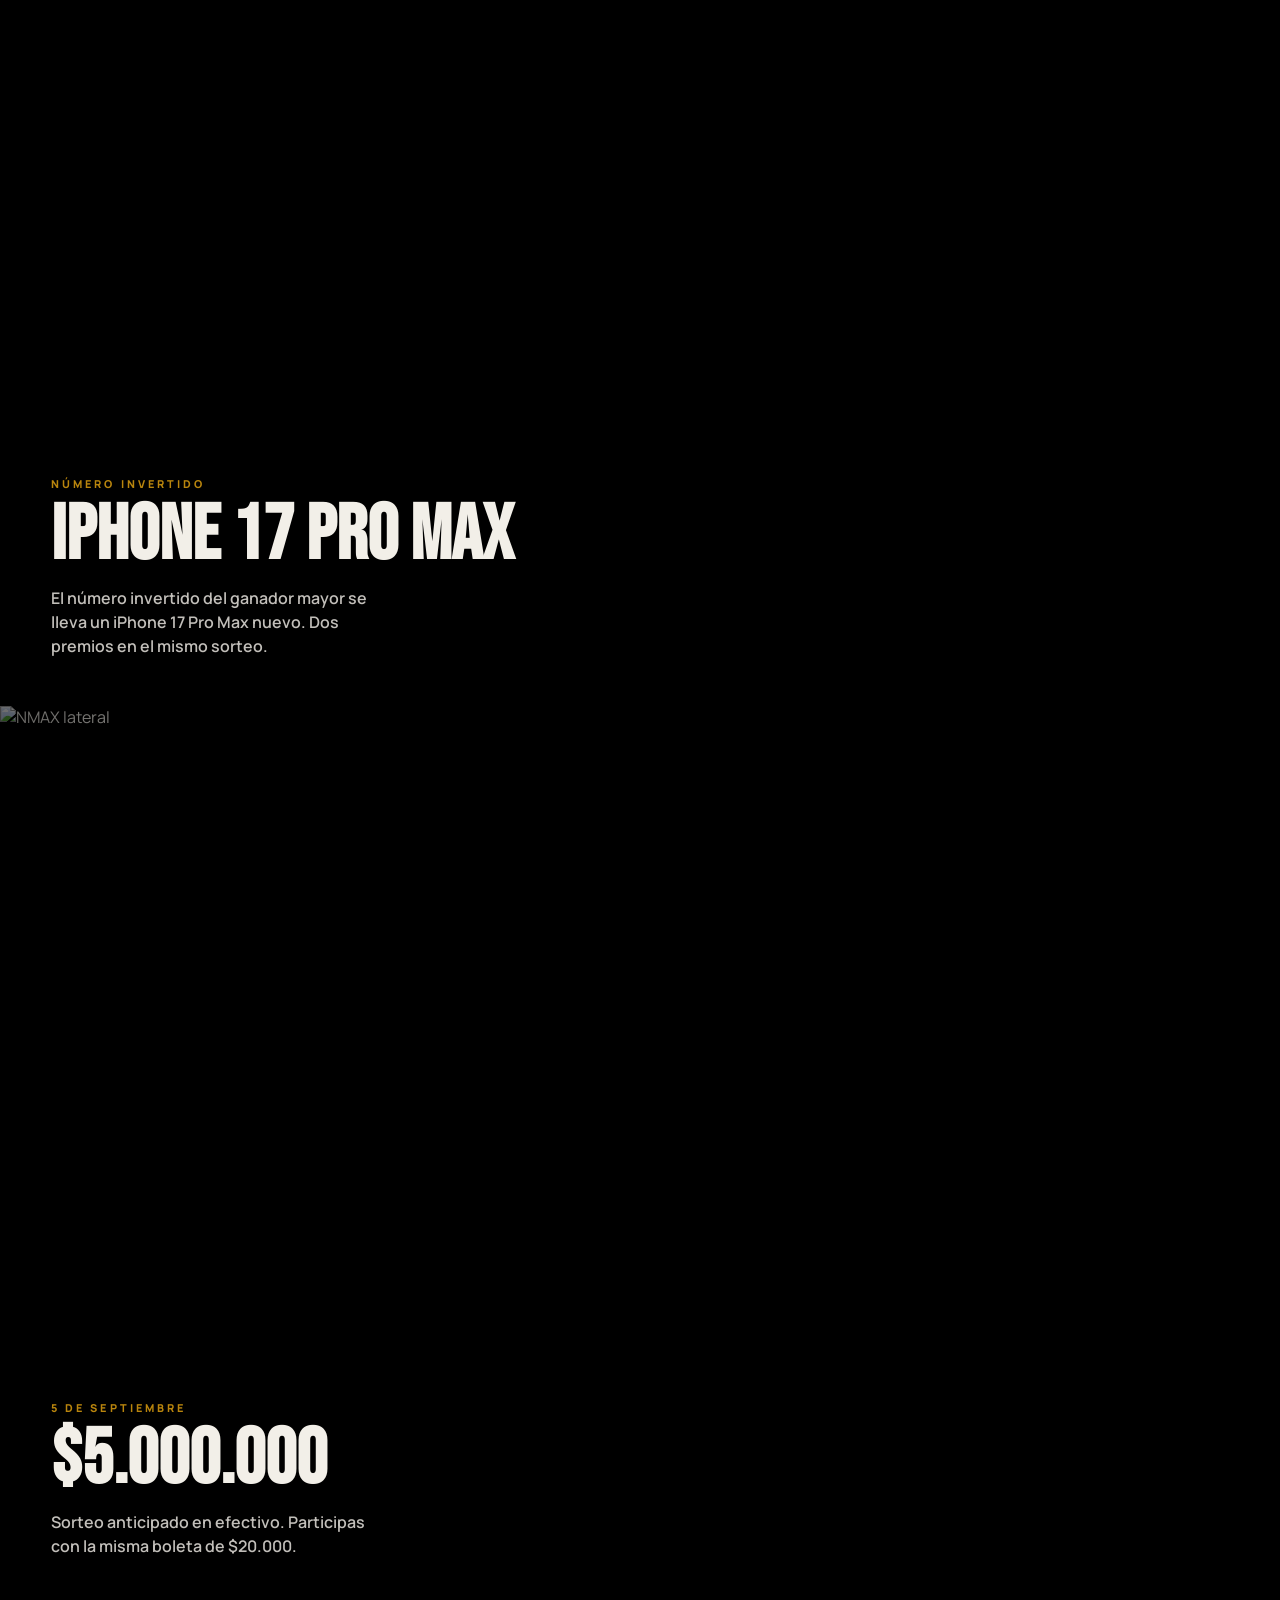
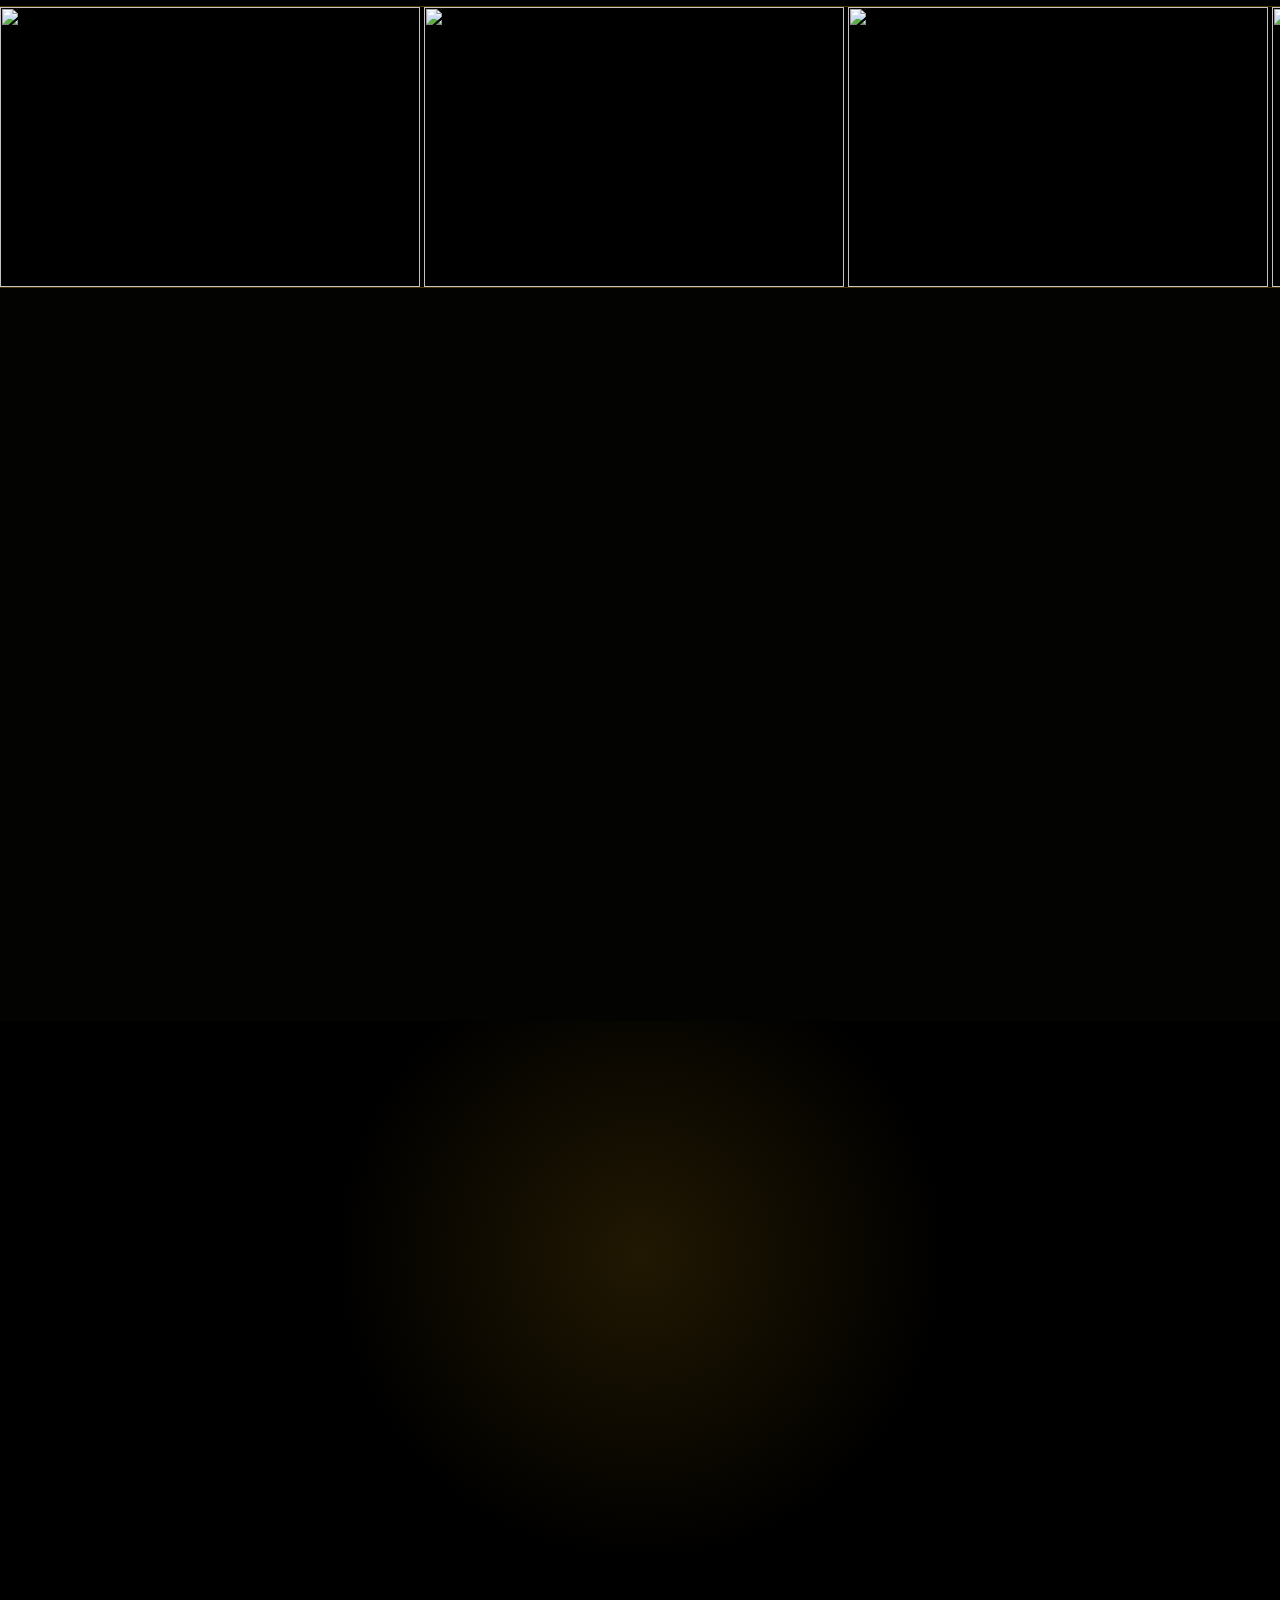
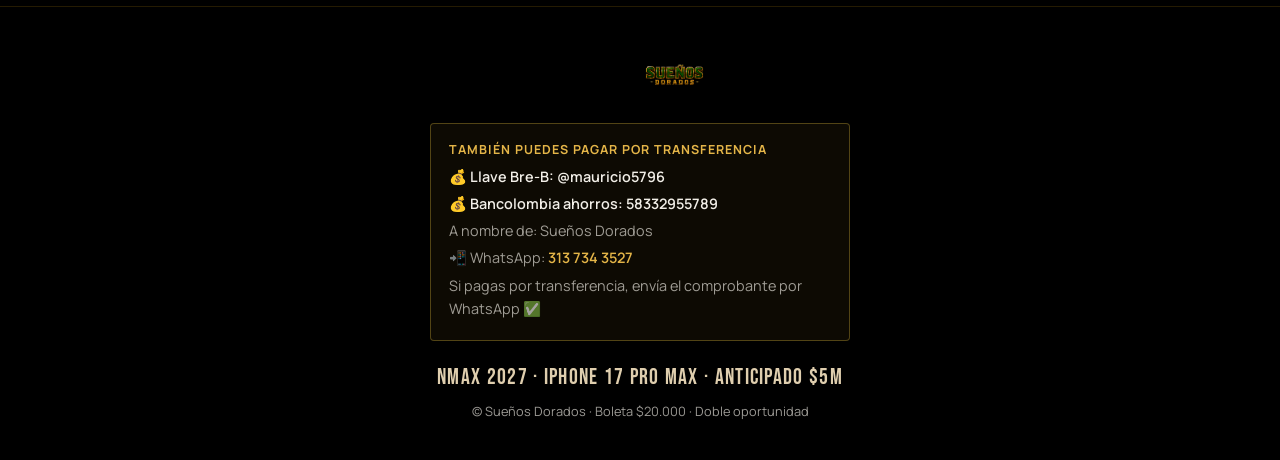
==== commit d1326f4e: "feat: muestra de números, overlay de regalo y fix del aviso falso al entrar Corrige Number(null)=0 q" ====
--- a/index.html
+++ b/index.html
@@ -14,7 +14,7 @@
       href="https://fonts.googleapis.com/css2?family=Archivo+Black&family=Bebas+Neue&family=Inter:wght@300;400;500;600;700;800;900&family=Manrope:wght@400;500;600;700;800&display=swap"
       rel="stylesheet"
     />
-    <link rel="stylesheet" href="./css/styles.css" />
+    <link rel="stylesheet" href="./css/styles.css?v=20260718b" />
     <link rel="stylesheet" href="./css/hero.css" />
   </head>
   <body>
@@ -255,7 +255,7 @@
           <ul class="about-points">
             <li class="reveal">
               <strong>01 — Doble oportunidad</strong>
-              Compras un número y te llevas otro al azar. Más chances, mismo precio.
+              Compras un número y te llevas otro número de regalo. Más chances, mismo precio.
             </li>
             <li class="reveal">
               <strong>02 — Premios reales</strong>
@@ -367,7 +367,7 @@
         <div class="frame-caption frame-caption-center">
           <p class="big-quote">
             Compras un número.<br />
-            Te llevas otro al azar.
+            Te llevas otro número de regalo.
           </p>
         </div>
       </article>
@@ -487,7 +487,7 @@
         <h2 class="display-title">Reserva tu boleta</h2>
         <p class="reserva-lead">
           Boleta <strong>$20.000</strong> con doble oportunidad: eliges un número y te
-          llevas otro al azar. Usa la grilla o la ruleta. Quita números cuando quieras.
+          llevas otro número de regalo. Usa la grilla o la ruleta. Quita números cuando quieras.
         </p>
       </div>
 
@@ -515,12 +515,12 @@
             <div class="compra-panel-head">
               <div>
                 <p class="meta-line" style="margin-bottom: 0.2rem">Tu selección</p>
-                <p class="compra-hint">Cada boleta incluye tu número + otro al azar · Toca × para quitar</p>
+                <p class="compra-hint">Elige un número y descubre el segundo número que te regalamos · Toca × para quitar</p>
               </div>
               <div class="compra-actions">
                 <button type="button" class="btn-ghost cut btn-sm" id="btn-al-azar">Al azar</button>
                 <div class="selection-summary">
-                  <span>Pachas</span>
+                  <span>Números</span>
                   <strong id="seleccion-count">0</strong>
                   <span>/</span>
                   <span id="max-boletas">10</span>
@@ -528,8 +528,9 @@
               </div>
             </div>
             <div id="seleccion-chips" class="seleccion-chips">
-              <p class="seleccion-empty" id="seleccion-empty">Aún no hay pachas en tu compra</p>
-            </div>
+              <p class="seleccion-empty" id="seleccion-empty">Aún no hay números en tu compra</p>
+            </div>
+            <div id="regalo-notice" class="regalo-notice hidden" role="status" aria-live="polite"></div>
           </div>
 
           <div class="toolbar">
@@ -542,9 +543,10 @@
           </div>
 
           <div id="leyenda-doble" class="leyenda hidden">
-            <strong>Doble oportunidad:</strong> al comprar un número te llevas
-            otro al azar. En pantalla ves el par completo
-            <span id="ejemplo-pacha">(ej. #0001 · #0682)</span>.
+            <strong>Doble oportunidad:</strong> elige uno de los números disponibles.
+            Al seleccionarlo te mostraremos el otro número que recibes de regalo.
+            Mostramos una selección aleatoria de hasta 1.000 números por visita;
+            el buscador consulta todos los disponibles.
           </div>
 
           <div id="numeros-grid" class="num-grid" role="listbox" aria-label="Números disponibles"></div>
@@ -554,7 +556,7 @@
               <img class="sticky-logo" src="./logo.png" alt="" />
               <div>
                 <div class="price-pill" id="total-seleccion">Total ₡0</div>
-                <p class="sticky-muted" id="nums-seleccionados">Ninguna pacha seleccionada</p>
+                <p class="sticky-muted" id="nums-seleccionados">Ningún número seleccionado</p>
               </div>
             </div>
             <button type="button" class="btn-gold cut" id="btn-continuar" disabled>Reservar</button>
@@ -601,7 +603,7 @@
             <img class="success-logo" src="./logo.png" alt="" />
             <div class="success-burst" aria-hidden="true">✓</div>
             <h3>¡Reserva confirmada!</h3>
-            <p class="form-lead">Tu pacha está apartada. Paga ahora para descargarla al instante.</p>
+            <p class="form-lead">Tus dos números están apartados. Paga ahora para descargarlos al instante.</p>
             <div class="exito-box" id="exito-detalle"></div>
             <div class="wompi-pay-box" id="exito-wompi">
               <button type="button" class="btn-gold cut" id="btn-pagar-wompi" disabled>
@@ -622,6 +624,22 @@
       </div>
     </section>
     </div><!-- /view-reservar -->
+
+    <!-- REGALO OVERLAY -->
+    <div id="regalo-overlay" class="regalo-overlay hidden" role="dialog" aria-modal="true" aria-live="assertive">
+      <div class="regalo-backdrop" data-regalo-close></div>
+      <div class="regalo-card" data-regalo-close>
+        <img class="regalo-logo" src="./logo.png" alt="" aria-hidden="true" />
+        <p class="regalo-kicker">Tu número</p>
+        <p class="regalo-principal" id="regalo-principal">#0000</p>
+        <div class="regalo-gift-wrap">
+          <span class="regalo-gift-icon" aria-hidden="true">🎁</span>
+          <p class="regalo-gift-label">¡Te regalamos también!</p>
+        </div>
+        <p class="regalo-secundario" id="regalo-secundario">#0000</p>
+        <p class="regalo-hint">Doble oportunidad, mismo precio · Toca para continuar</p>
+      </div>
+    </div>
 
     <!-- RULETA MODAL -->
     <div id="ruleta-modal" class="ruleta-modal hidden" role="dialog" aria-modal="true" aria-labelledby="ruleta-title">
@@ -638,7 +656,7 @@
           <div class="ruleta-marker" aria-hidden="true"></div>
           <div class="ruleta-display" id="ruleta-display">————</div>
         </div>
-        <p class="ruleta-status" id="ruleta-status">Gira para elegir una pacha al azar</p>
+        <p class="ruleta-status" id="ruleta-status">Gira para elegir un número al azar</p>
         <div class="ruleta-actions" id="ruleta-actions-spin">
           <button type="button" class="btn-gold cut" id="btn-ruleta-girar">Girar ruleta</button>
         </div>
@@ -669,7 +687,7 @@
     <script src="./js/vendor/ScrollTrigger.min.js"></script>
     <script src="./js/config.js"></script>
     <script src="./js/wompi-checkout.js"></script>
-    <script src="./js/app.js"></script>
+    <script src="./js/app.js?v=20260718b"></script>
     <script src="./js/hero.js"></script>
     <script src="./js/motion.js"></script>
   </body>
--- a/css/styles.css
+++ b/css/styles.css
@@ -1021,6 +1021,16 @@
   font-size: 0.88rem;
 }
 
+.regalo-notice {
+  margin-top: 0.7rem;
+  padding: 0.75rem 0.9rem;
+  border: 1px solid rgba(243, 196, 93, 0.5);
+  background: rgba(185, 133, 13, 0.14);
+  color: var(--gold-light);
+  font-size: 0.9rem;
+  font-weight: 700;
+}
+
 .chip-removable {
   display: inline-flex;
   align-items: center;
@@ -1085,6 +1095,166 @@
 }
 
 /* Ruleta */
+/* ─── Overlay "te regalamos" ─────────────────────────── */
+.regalo-overlay {
+  position: fixed;
+  inset: 0;
+  z-index: 230;
+  display: grid;
+  place-items: center;
+  padding: 1.25rem;
+}
+
+.regalo-overlay.hidden {
+  display: none !important;
+}
+
+.regalo-overlay.is-leaving .regalo-backdrop,
+.regalo-overlay.is-leaving .regalo-card {
+  opacity: 0;
+  transition: opacity 0.2s ease;
+}
+
+.regalo-backdrop {
+  position: absolute;
+  inset: 0;
+  background: rgba(0, 0, 0, 0.85);
+  backdrop-filter: blur(7px);
+  -webkit-backdrop-filter: blur(7px);
+  animation: fadeIn 0.2s ease;
+}
+
+.regalo-card {
+  position: relative;
+  z-index: 1;
+  width: min(400px, 92vw);
+  padding: clamp(1.5rem, 5vw, 2.25rem) clamp(1.15rem, 4vw, 1.75rem);
+  text-align: center;
+  background: linear-gradient(170deg, #16110a 0%, #0a0a0a 60%);
+  border: 1px solid rgba(243, 196, 93, 0.55);
+  box-shadow:
+    0 0 0 1px rgba(185, 133, 13, 0.25),
+    0 24px 70px rgba(0, 0, 0, 0.65),
+    0 0 60px rgba(212, 175, 55, 0.18);
+  cursor: pointer;
+  animation: regaloCardIn 0.38s cubic-bezier(0.2, 1.25, 0.4, 1);
+}
+
+.regalo-logo {
+  width: 54px;
+  height: auto;
+  margin: 0 auto 0.6rem;
+  filter: drop-shadow(0 0 14px rgba(212, 175, 55, 0.4));
+}
+
+.regalo-kicker {
+  margin: 0;
+  color: rgba(243, 241, 235, 0.65);
+  font-size: 0.72rem;
+  font-weight: 800;
+  letter-spacing: 0.26em;
+  text-transform: uppercase;
+}
+
+.regalo-principal {
+  margin: 0.2rem 0 0.9rem;
+  font-family: ui-monospace, Menlo, monospace;
+  font-size: clamp(2.2rem, 10vw, 3rem);
+  font-weight: 800;
+  color: #fff;
+  letter-spacing: 0.05em;
+  line-height: 1;
+}
+
+.regalo-gift-wrap {
+  display: flex;
+  align-items: center;
+  justify-content: center;
+  gap: 0.5rem;
+  margin-bottom: 0.35rem;
+}
+
+.regalo-gift-icon {
+  font-size: 1.5rem;
+  display: inline-block;
+}
+
+.regalo-card.is-armed .regalo-gift-icon {
+  animation: regaloShake 0.7s ease 0.35s both;
+}
+
+.regalo-gift-label {
+  margin: 0;
+  color: var(--gold-soft, #f3c45d);
+  font-size: clamp(0.95rem, 4vw, 1.1rem);
+  font-weight: 800;
+  letter-spacing: 0.04em;
+}
+
+.regalo-secundario {
+  margin: 0 0 0.9rem;
+  font-family: ui-monospace, Menlo, monospace;
+  font-size: clamp(2.6rem, 13vw, 3.6rem);
+  font-weight: 800;
+  line-height: 1.05;
+  color: var(--gold-light, #e4b548);
+  text-shadow: 0 0 26px rgba(212, 175, 55, 0.55);
+}
+
+.regalo-card.is-armed .regalo-secundario {
+  animation: regaloReveal 0.55s cubic-bezier(0.2, 1.4, 0.35, 1) 0.55s both;
+}
+
+.regalo-hint {
+  margin: 0;
+  color: rgba(243, 241, 235, 0.55);
+  font-size: 0.78rem;
+}
+
+@keyframes regaloCardIn {
+  from {
+    opacity: 0;
+    transform: translateY(26px) scale(0.92);
+  }
+  to {
+    opacity: 1;
+    transform: none;
+  }
+}
+
+@keyframes regaloReveal {
+  0% {
+    opacity: 0;
+    transform: scale(0.3);
+    filter: blur(6px);
+  }
+  65% {
+    opacity: 1;
+    transform: scale(1.12);
+    filter: blur(0);
+  }
+  100% {
+    opacity: 1;
+    transform: scale(1);
+  }
+}
+
+@keyframes regaloShake {
+  0%, 100% { transform: rotate(0); }
+  20% { transform: rotate(-14deg) scale(1.15); }
+  40% { transform: rotate(12deg) scale(1.2); }
+  60% { transform: rotate(-8deg) scale(1.12); }
+  80% { transform: rotate(6deg) scale(1.05); }
+}
+
+@media (prefers-reduced-motion: reduce) {
+  .regalo-card,
+  .regalo-card.is-armed .regalo-secundario,
+  .regalo-card.is-armed .regalo-gift-icon {
+    animation: none;
+  }
+}
+
 .ruleta-modal {
   position: fixed;
   inset: 0;
@@ -1470,6 +1640,22 @@
 
 .num-grid-dual {
   grid-template-columns: repeat(auto-fill, minmax(108px, 1fr));
+}
+
+.num-series {
+  grid-column: 1 / -1;
+  margin-top: 0.45rem;
+  padding: 0.45rem 0.2rem 0.3rem;
+  border-bottom: 1px solid rgba(243, 196, 93, 0.28);
+  color: var(--gold-light);
+  font-size: 0.72rem;
+  font-weight: 800;
+  letter-spacing: 0.14em;
+  text-transform: uppercase;
+}
+
+.num-series:first-child {
+  margin-top: 0;
 }
 
 .num-cell {
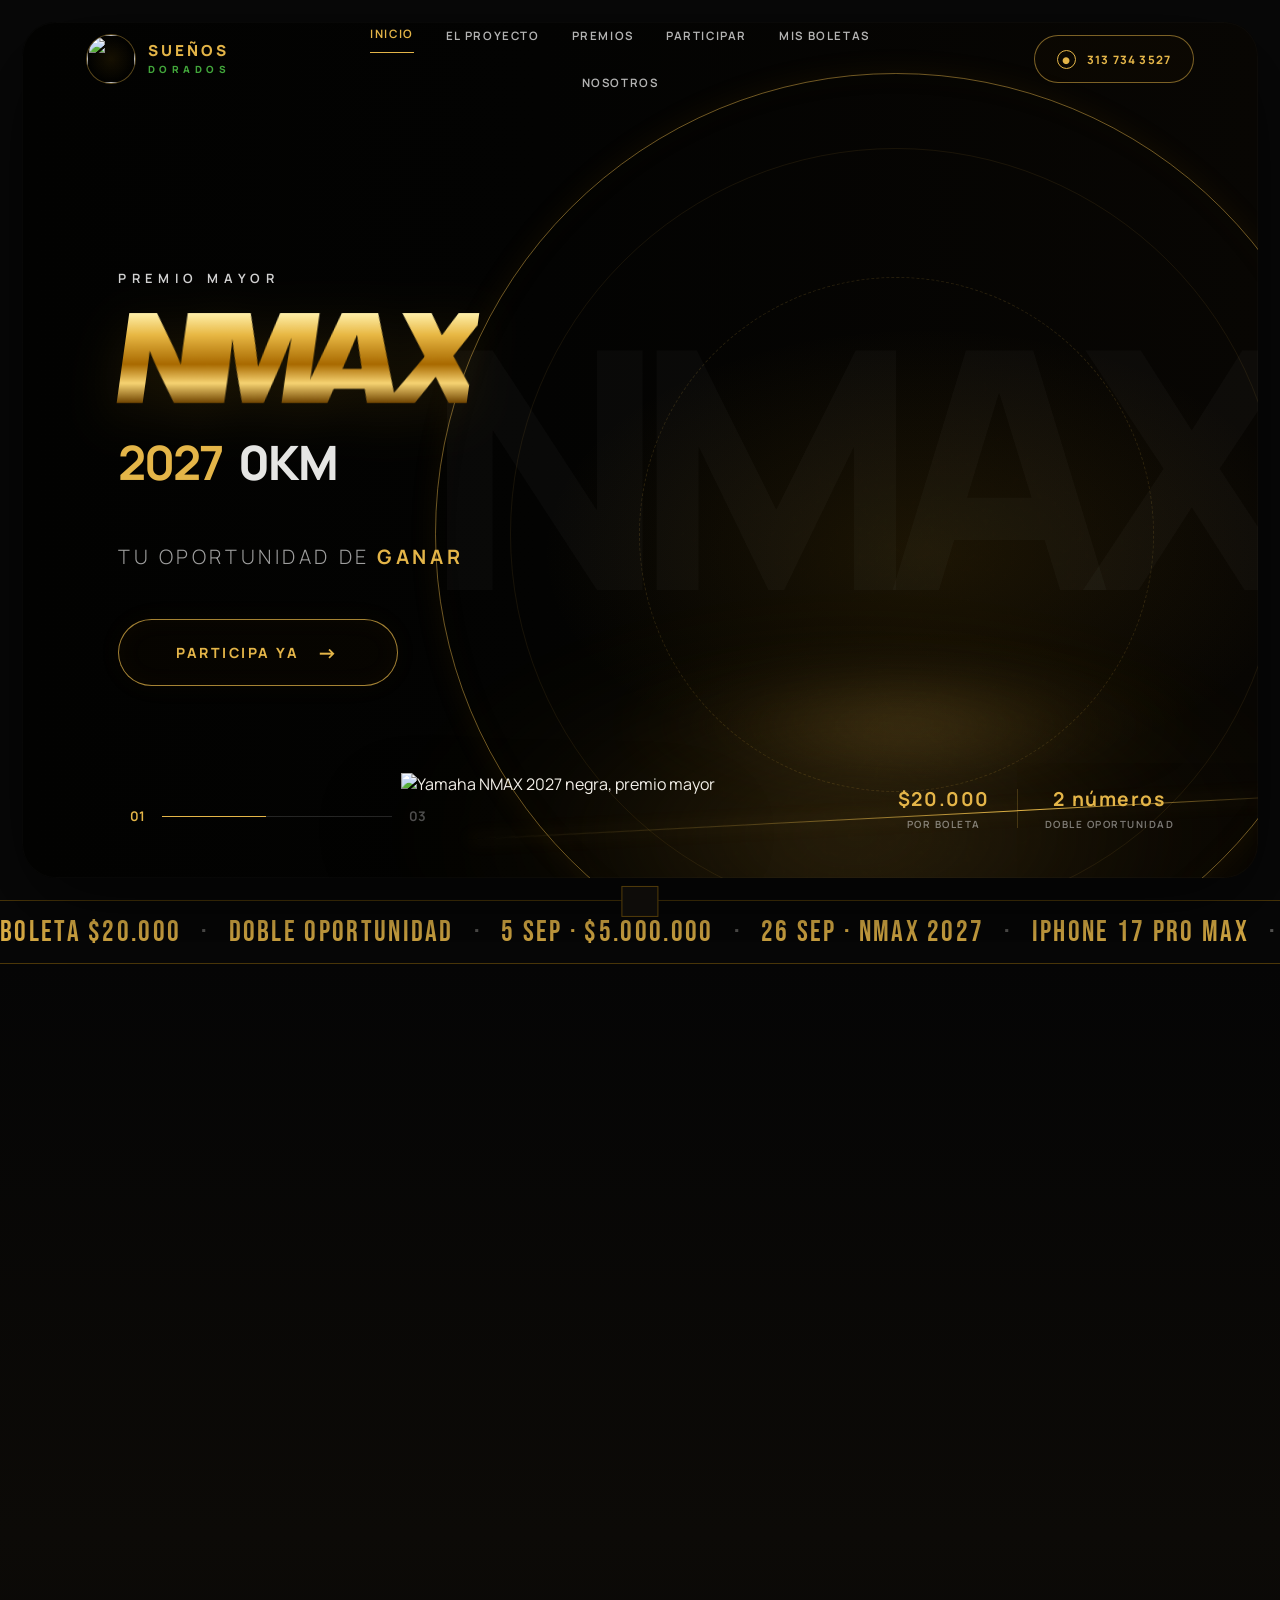
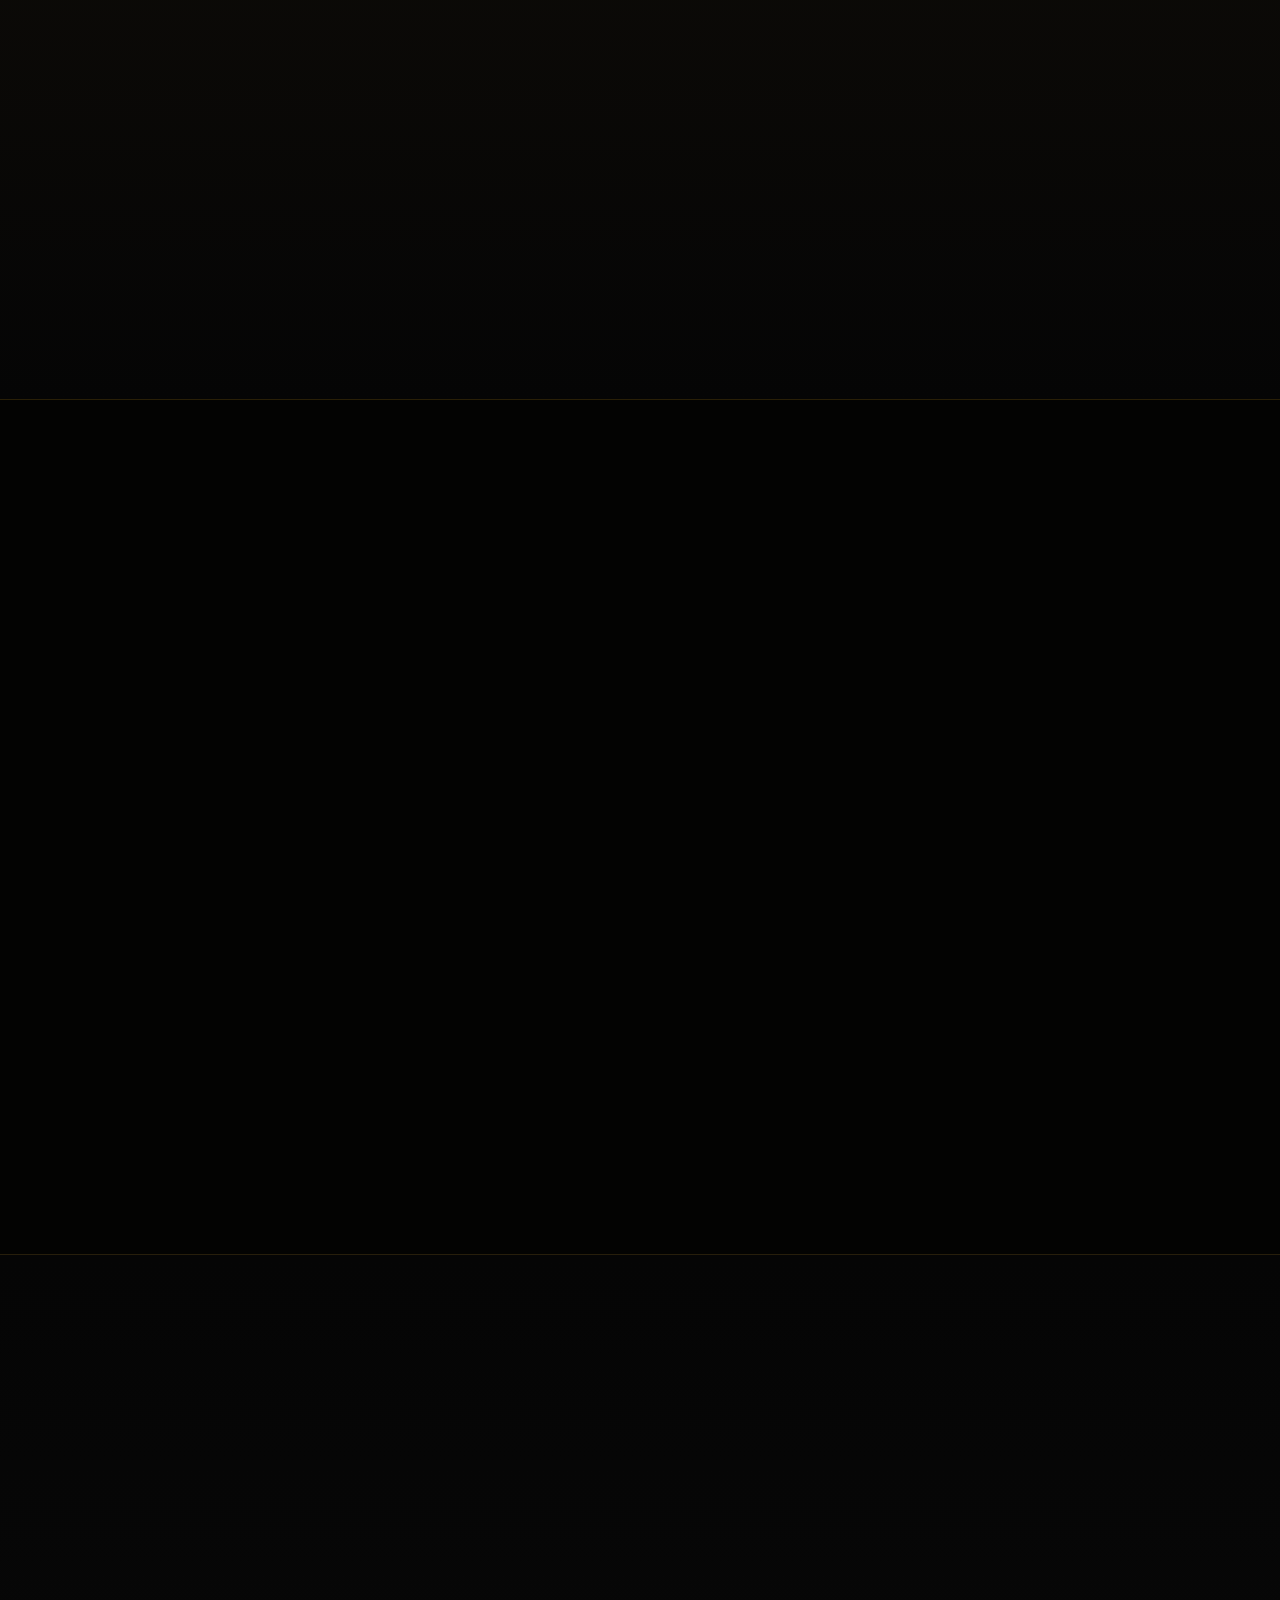
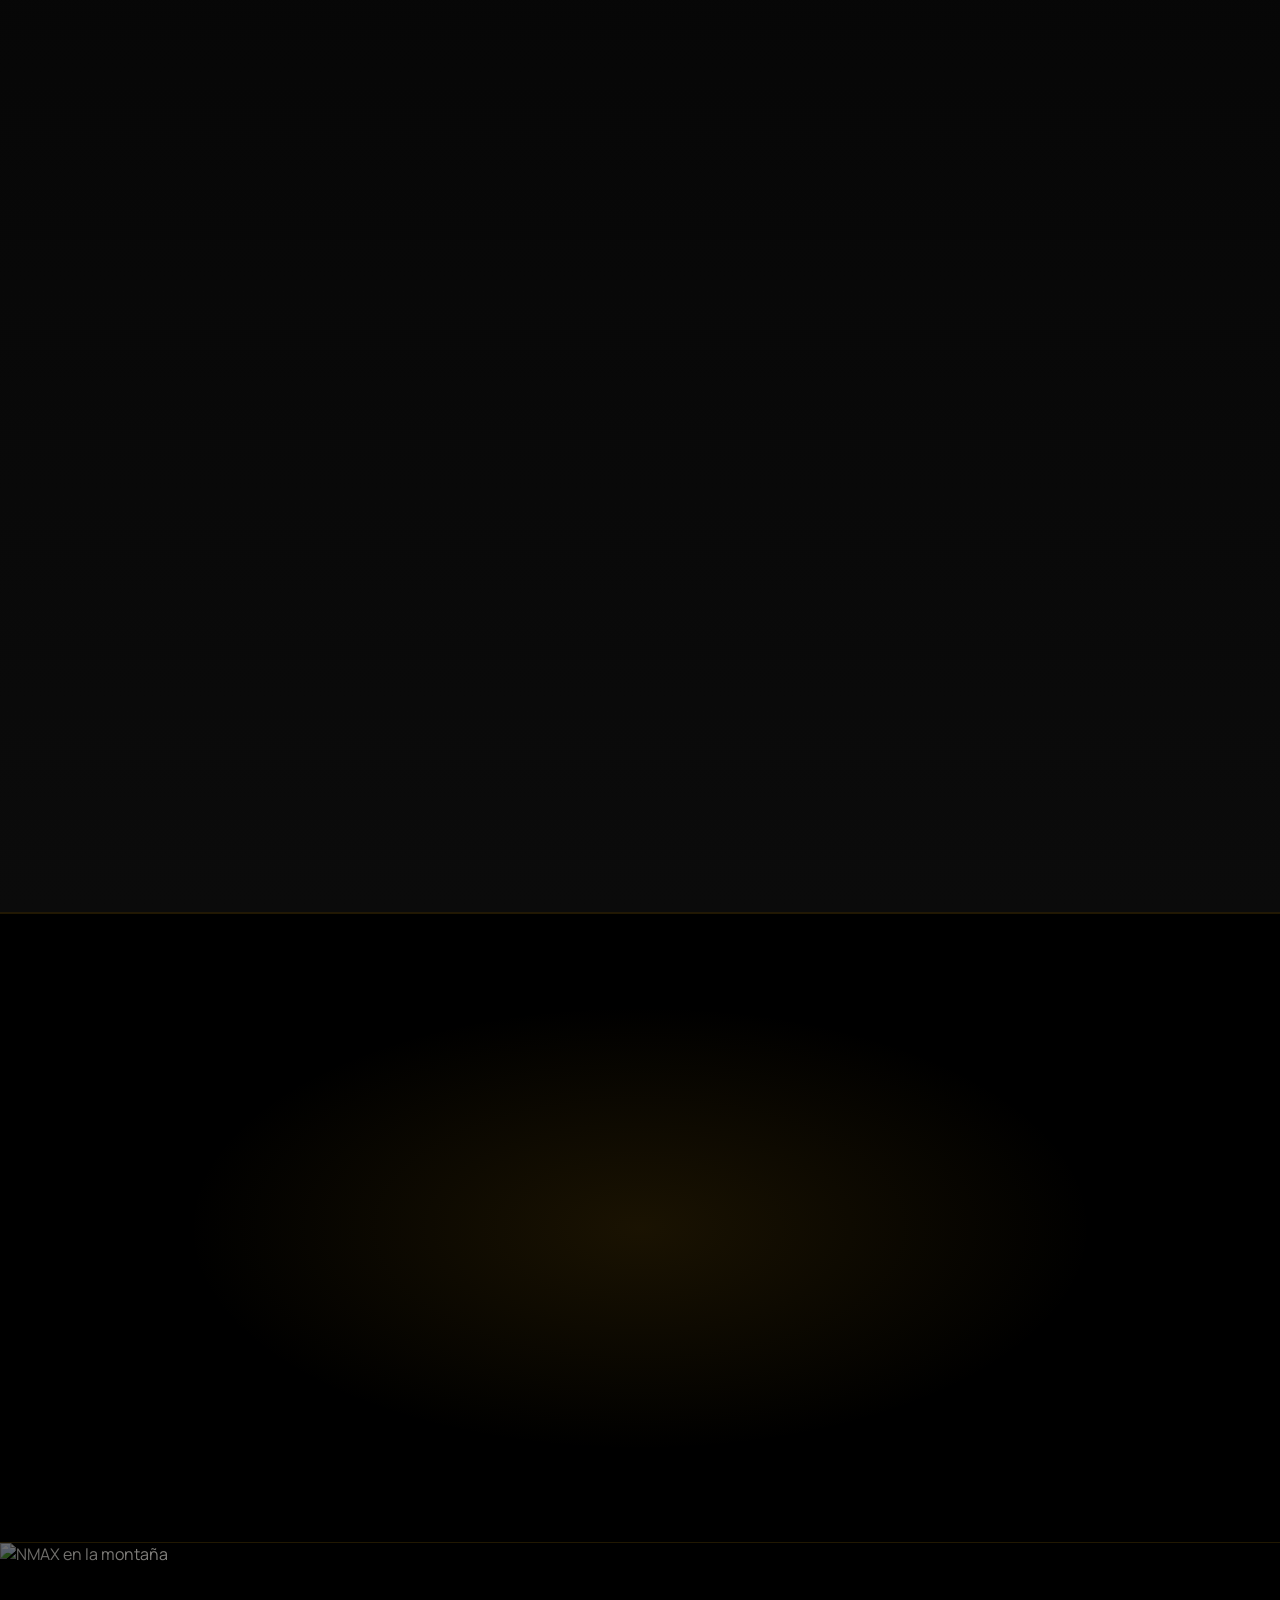
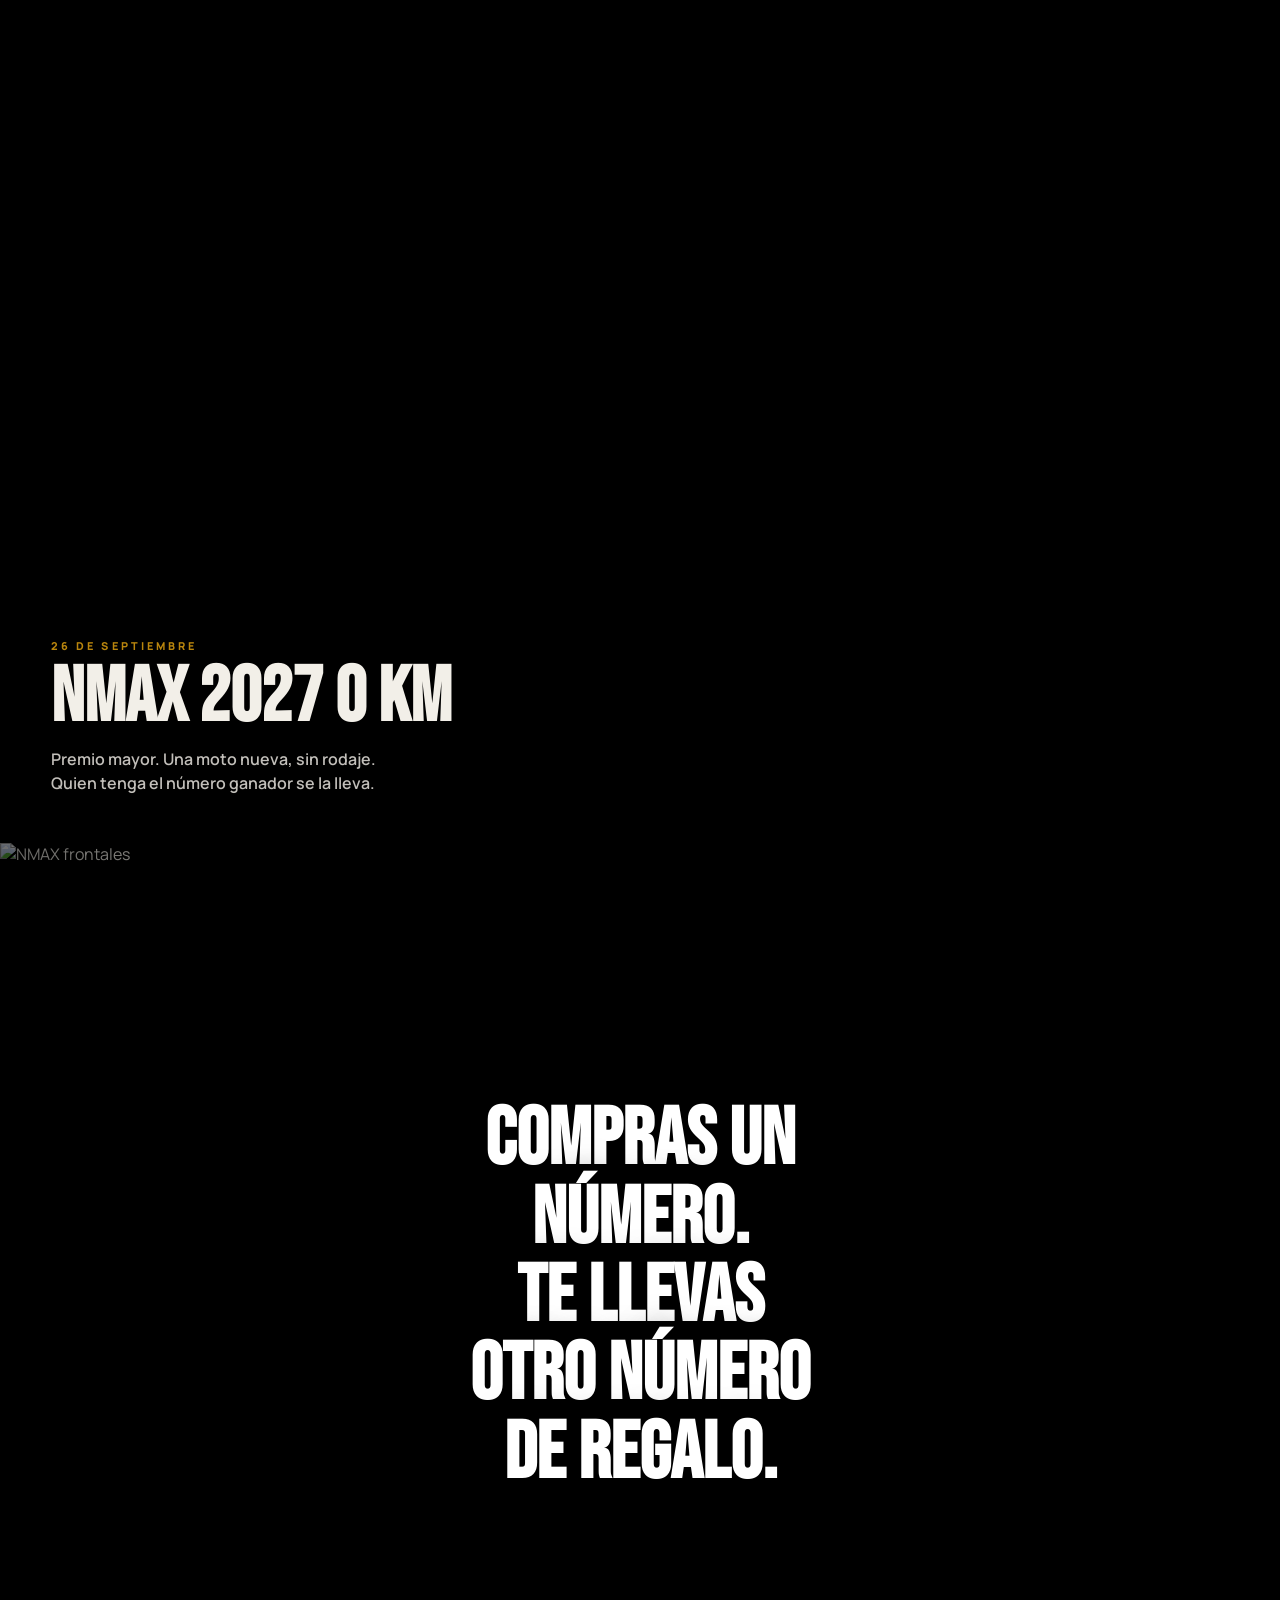
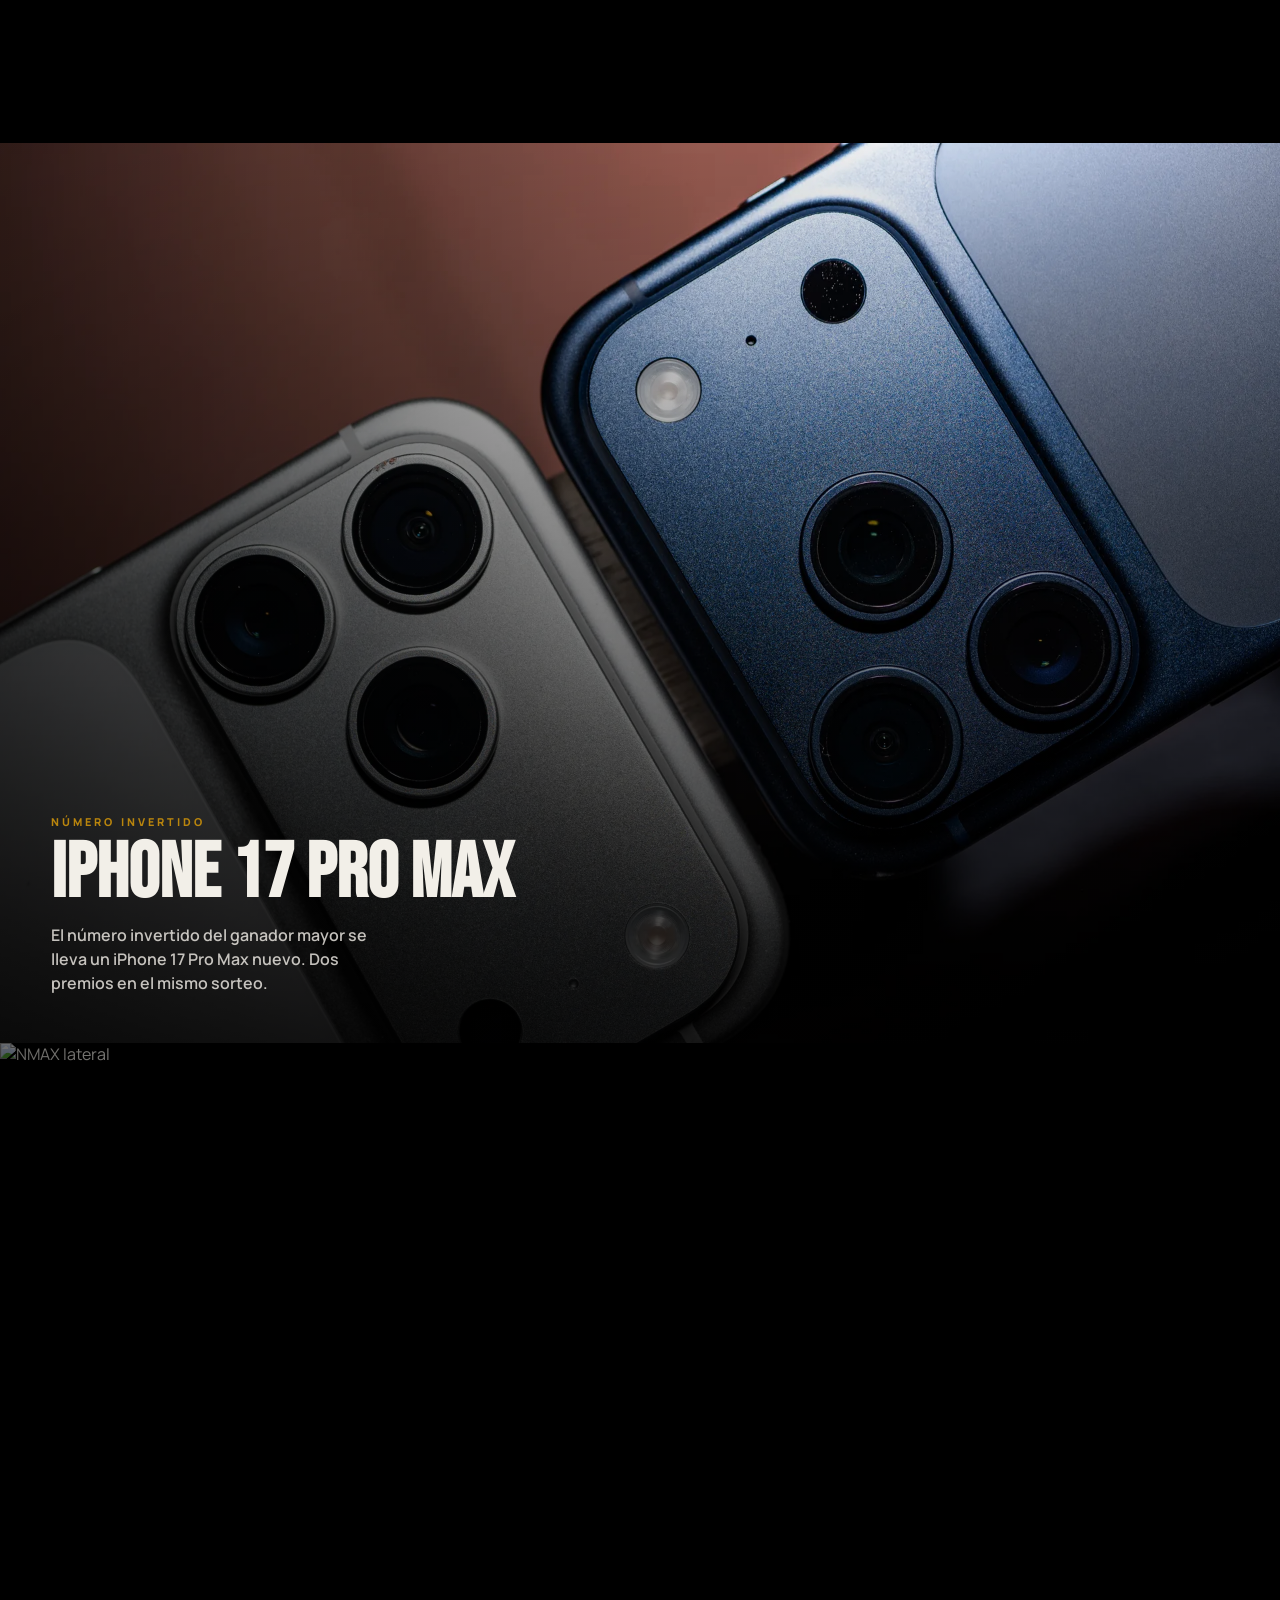
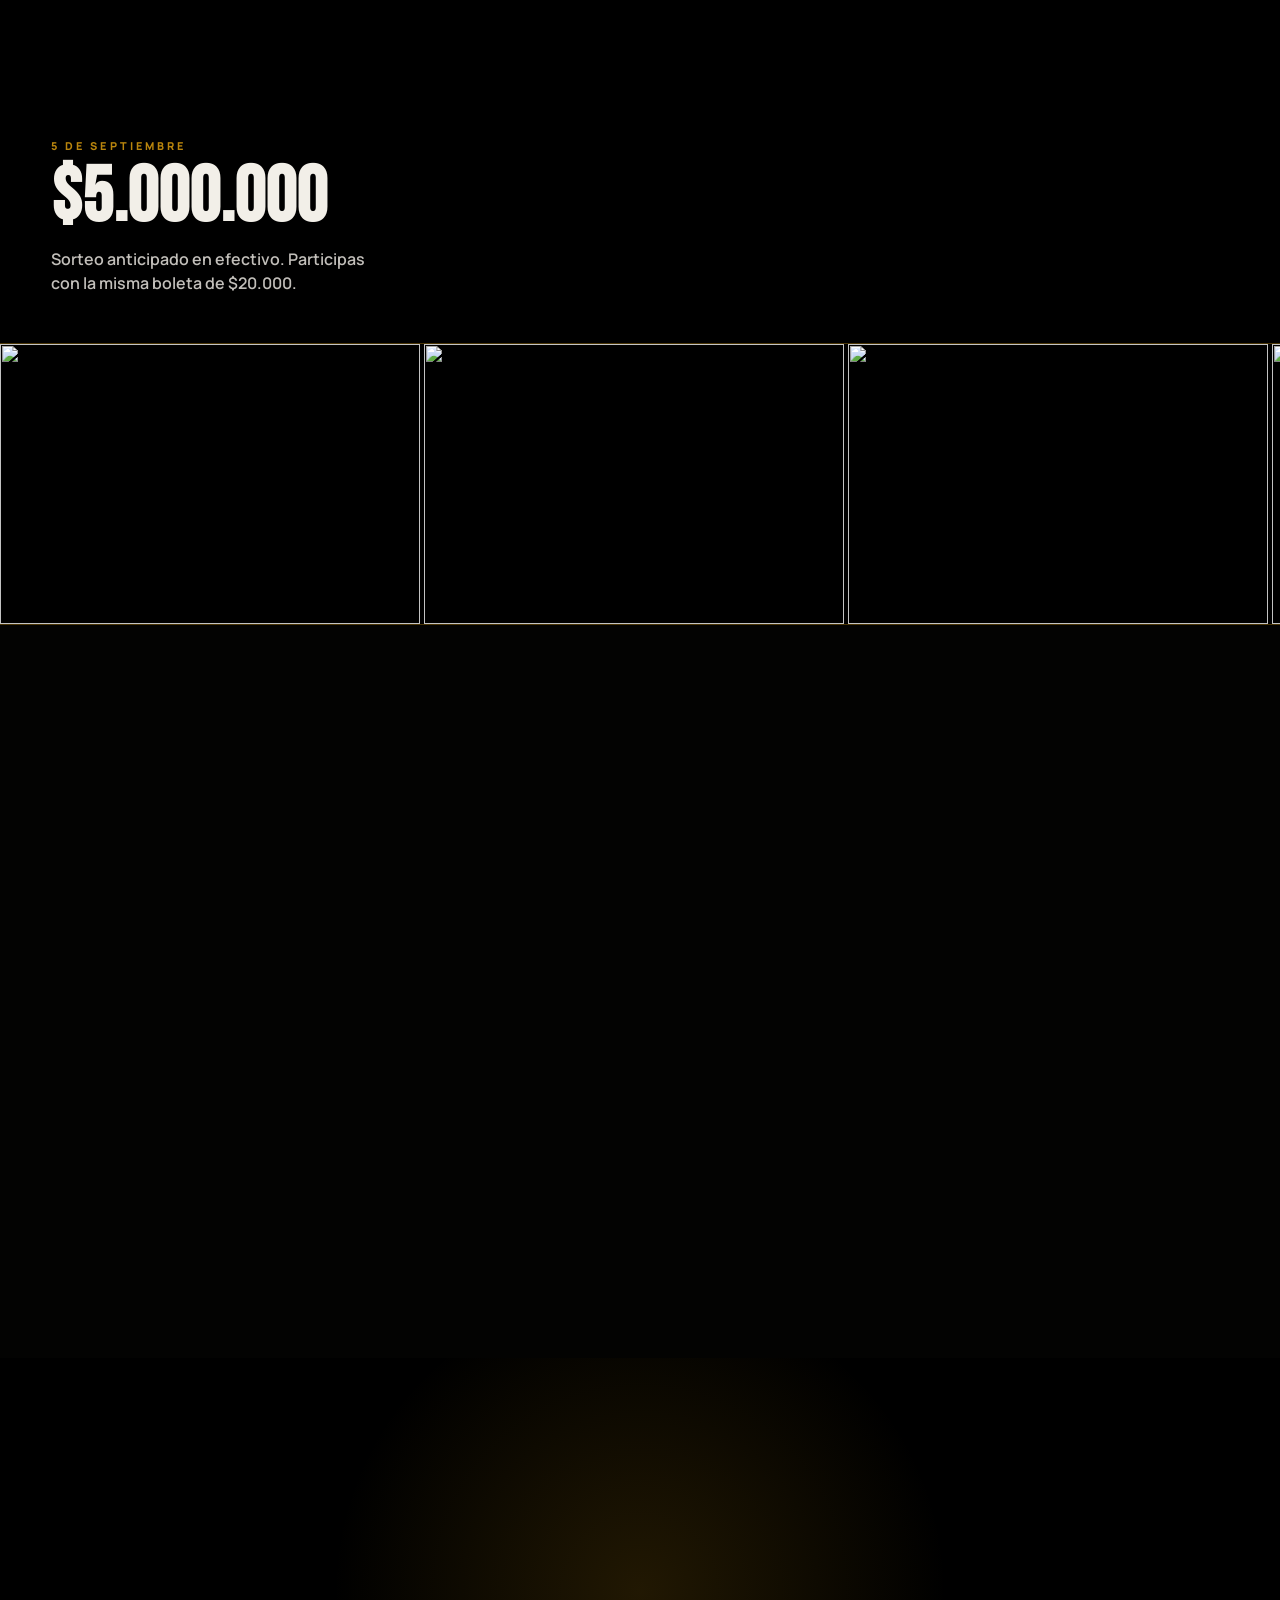
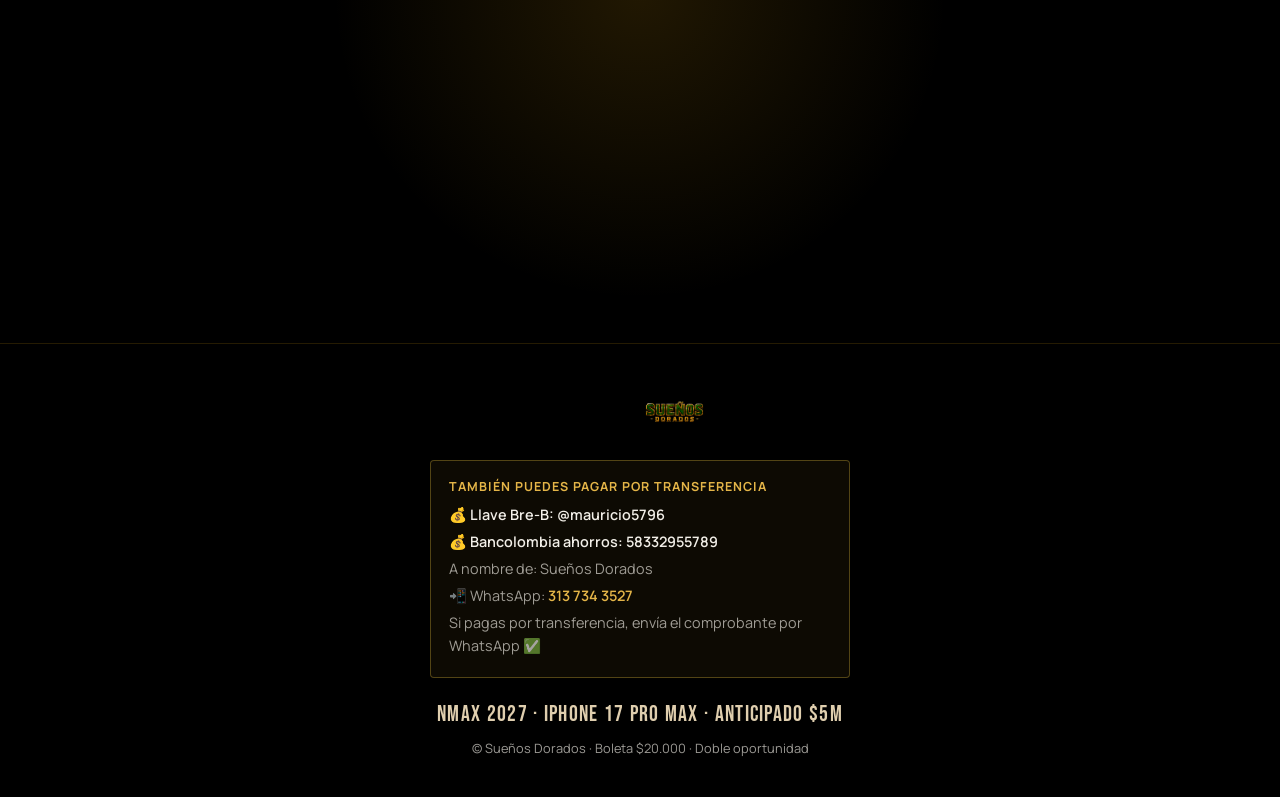
==== commit 9b268995: "feat: iPhone 17 Pro Max a pantalla completa, equipo y ajustes visuales - Frame del iPhone ahora a ta" ====
--- a/index.html
+++ b/index.html
@@ -14,7 +14,7 @@
       href="https://fonts.googleapis.com/css2?family=Archivo+Black&family=Bebas+Neue&family=Inter:wght@300;400;500;600;700;800;900&family=Manrope:wght@400;500;600;700;800&display=swap"
       rel="stylesheet"
     />
-    <link rel="stylesheet" href="./css/styles.css?v=20260718b" />
+    <link rel="stylesheet" href="./css/styles.css?v=20260718k" />
     <link rel="stylesheet" href="./css/hero.css" />
   </head>
   <body>
@@ -185,8 +185,8 @@
           </article>
 
           <article class="premio-card reveal">
-            <div class="premio-media premio-media-dark">
-              <img class="premio-icon-silueta" src="./nmax-silueta.png" alt="" />
+            <div class="premio-media premio-media-dark premio-media-iphone">
+              <img src="./assets/iphone.webp" alt="iPhone 17 Pro Max — premio por número invertido" />
               <span class="premio-tag">Número invertido</span>
             </div>
             <div class="premio-body">
@@ -268,7 +268,11 @@
           </ul>
         </div>
         <div class="about-visual reveal">
-          <img src="./assets/nmax/web/DSC00553.jpg" alt="Yamaha NMAX — Sueños Dorados" />
+          <img
+            class="about-main-image"
+            src="./assets/nmax/web/DSC00553.jpg"
+            alt="Yamaha NMAX — Sueños Dorados"
+          />
           <img class="about-silueta" src="./nmax-silueta.png" alt="" aria-hidden="true" />
           <div class="about-stamp">
             <img src="./logo.png" alt="" />
@@ -284,52 +288,53 @@
         <p class="meta-line reveal">Al frente</p>
         <h2 class="display-title reveal">El equipo</h2>
         <p class="section-lead reveal">
-          Las dos personas que impulsan Sueños Dorados. Sustituye las fotos en
-          <code>assets/equipo/</code> cuando las tengas listas.
+          Liderazgo, confianza y compromiso detrás de Sueños Dorados.
         </p>
       </div>
       <div class="team-grid">
         <article class="team-card reveal">
           <div class="team-photo">
-            <!-- Drop foto: assets/equipo/persona-1.jpg -->
             <img
-              src="./assets/equipo/persona-1.jpg"
-              alt="Persona 1 — Sueños Dorados"
+              src="./assets/equipo/mauro.jpg"
+              alt="Mauricio Jaramillo — Sueños Dorados"
+              loading="lazy"
+              decoding="async"
               onerror="this.classList.add('is-missing'); this.removeAttribute('src')"
             />
             <div class="team-placeholder">
               <span>FOTO</span>
-              <strong>PERSONA 01</strong>
+              <strong>MAURICIO</strong>
             </div>
           </div>
           <div class="team-meta">
-            <h3>Nombre 01</h3>
+            <h3>Mauricio Jaramillo</h3>
             <p class="team-role">Co-fundador / Dirección</p>
             <p class="team-bio">
-              Espacio para biografía corta: liderazgo, visión de marca y
-              operación del proyecto.
+              Lidera la visión de Sueños Dorados y la dirección de cada proyecto,
+              con un compromiso permanente con la transparencia y la confianza.
             </p>
           </div>
         </article>
         <article class="team-card reveal">
           <div class="team-photo">
-            <!-- Drop foto: assets/equipo/persona-2.jpg -->
             <img
-              src="./assets/equipo/persona-2.jpg"
-              alt="Persona 2 — Sueños Dorados"
+              src="./assets/equipo/carlos.jpg"
+              alt="Carlos Montoya — Sueños Dorados"
+              loading="lazy"
+              decoding="async"
               onerror="this.classList.add('is-missing'); this.removeAttribute('src')"
             />
             <div class="team-placeholder">
               <span>FOTO</span>
-              <strong>PERSONA 02</strong>
+              <strong>CARLOS</strong>
             </div>
           </div>
           <div class="team-meta">
-            <h3>Nombre 02</h3>
+            <h3>Carlos Montoya</h3>
             <p class="team-role">Co-fundador / Operaciones</p>
             <p class="team-bio">
-              Espacio para biografía corta: comunidad, logística de premios y
-              experiencia del cliente.
+              Coordina la operación, la logística y la atención a la comunidad
+              para ofrecer una experiencia clara, cercana y confiable.
             </p>
           </div>
         </article>
@@ -372,8 +377,8 @@
         </div>
       </article>
 
-      <article class="frame">
-        <img src="./assets/nmax/web/DSC00565.jpg" alt="Detalle NMAX" />
+      <article class="frame frame-iphone">
+        <img src="./assets/iphone.webp" alt="iPhone 17 Pro Max — Sueños Dorados" />
         <div class="frame-caption">
           <span class="frame-tag">Número invertido</span>
           <h3>iPhone 17 Pro Max</h3>
@@ -687,7 +692,7 @@
     <script src="./js/vendor/ScrollTrigger.min.js"></script>
     <script src="./js/config.js"></script>
     <script src="./js/wompi-checkout.js"></script>
-    <script src="./js/app.js?v=20260718b"></script>
+    <script src="./js/app.js?v=20260718g"></script>
     <script src="./js/hero.js"></script>
     <script src="./js/motion.js"></script>
   </body>
--- a/css/styles.css
+++ b/css/styles.css
@@ -314,6 +314,15 @@
   filter: brightness(1.2);
 }
 
+.premio-media.premio-media-iphone img {
+  object-fit: contain;
+  object-position: center;
+  padding: 1rem;
+  background:
+    radial-gradient(circle at 50% 48%, rgba(243, 196, 93, 0.2), transparent 58%),
+    #050505;
+}
+
 .premio-cash {
   font-family: var(--font-mega);
   font-size: clamp(3.5rem, 10vw, 5rem);
@@ -482,12 +491,15 @@
   border: 0;
   overflow: hidden;
   min-height: 320px;
-}
-
-.about-visual img {
+  isolation: isolate;
+}
+
+.about-main-image {
+  display: block;
   width: 100%;
   height: 100%;
   object-fit: cover;
+  object-position: center;
   min-height: 360px;
   filter: contrast(1.05);
 }
@@ -496,6 +508,8 @@
   position: absolute;
   inset: auto 6% 12% auto;
   width: 42%;
+  height: auto;
+  min-height: 0;
   opacity: 0.35;
   mix-blend-mode: screen;
   pointer-events: none;
@@ -519,8 +533,12 @@
 }
 
 .about-stamp img {
+  display: block;
   width: 28px;
   height: auto;
+  min-height: 0;
+  object-fit: contain;
+  filter: none;
 }
 
 /* ─── Team ──────────────────────────────────────────── */
@@ -553,7 +571,8 @@
 
 .team-photo {
   position: relative;
-  min-height: 340px;
+  min-height: 0;
+  aspect-ratio: 4 / 5;
   background: #0a0a0a;
   border-bottom: 1px solid rgba(223, 206, 174, 0.12);
 }
@@ -564,6 +583,7 @@
   width: 100%;
   height: 100%;
   object-fit: cover;
+  object-position: center 28%;
   z-index: 2;
 }
 
@@ -685,6 +705,15 @@
   width: 100%;
   height: 100%;
   object-fit: cover;
+}
+
+.frame.frame-iphone {
+  background: #000;
+}
+
+.frame.frame-iphone img {
+  object-fit: cover;
+  object-position: center 42%;
 }
 
 .frame::after {
